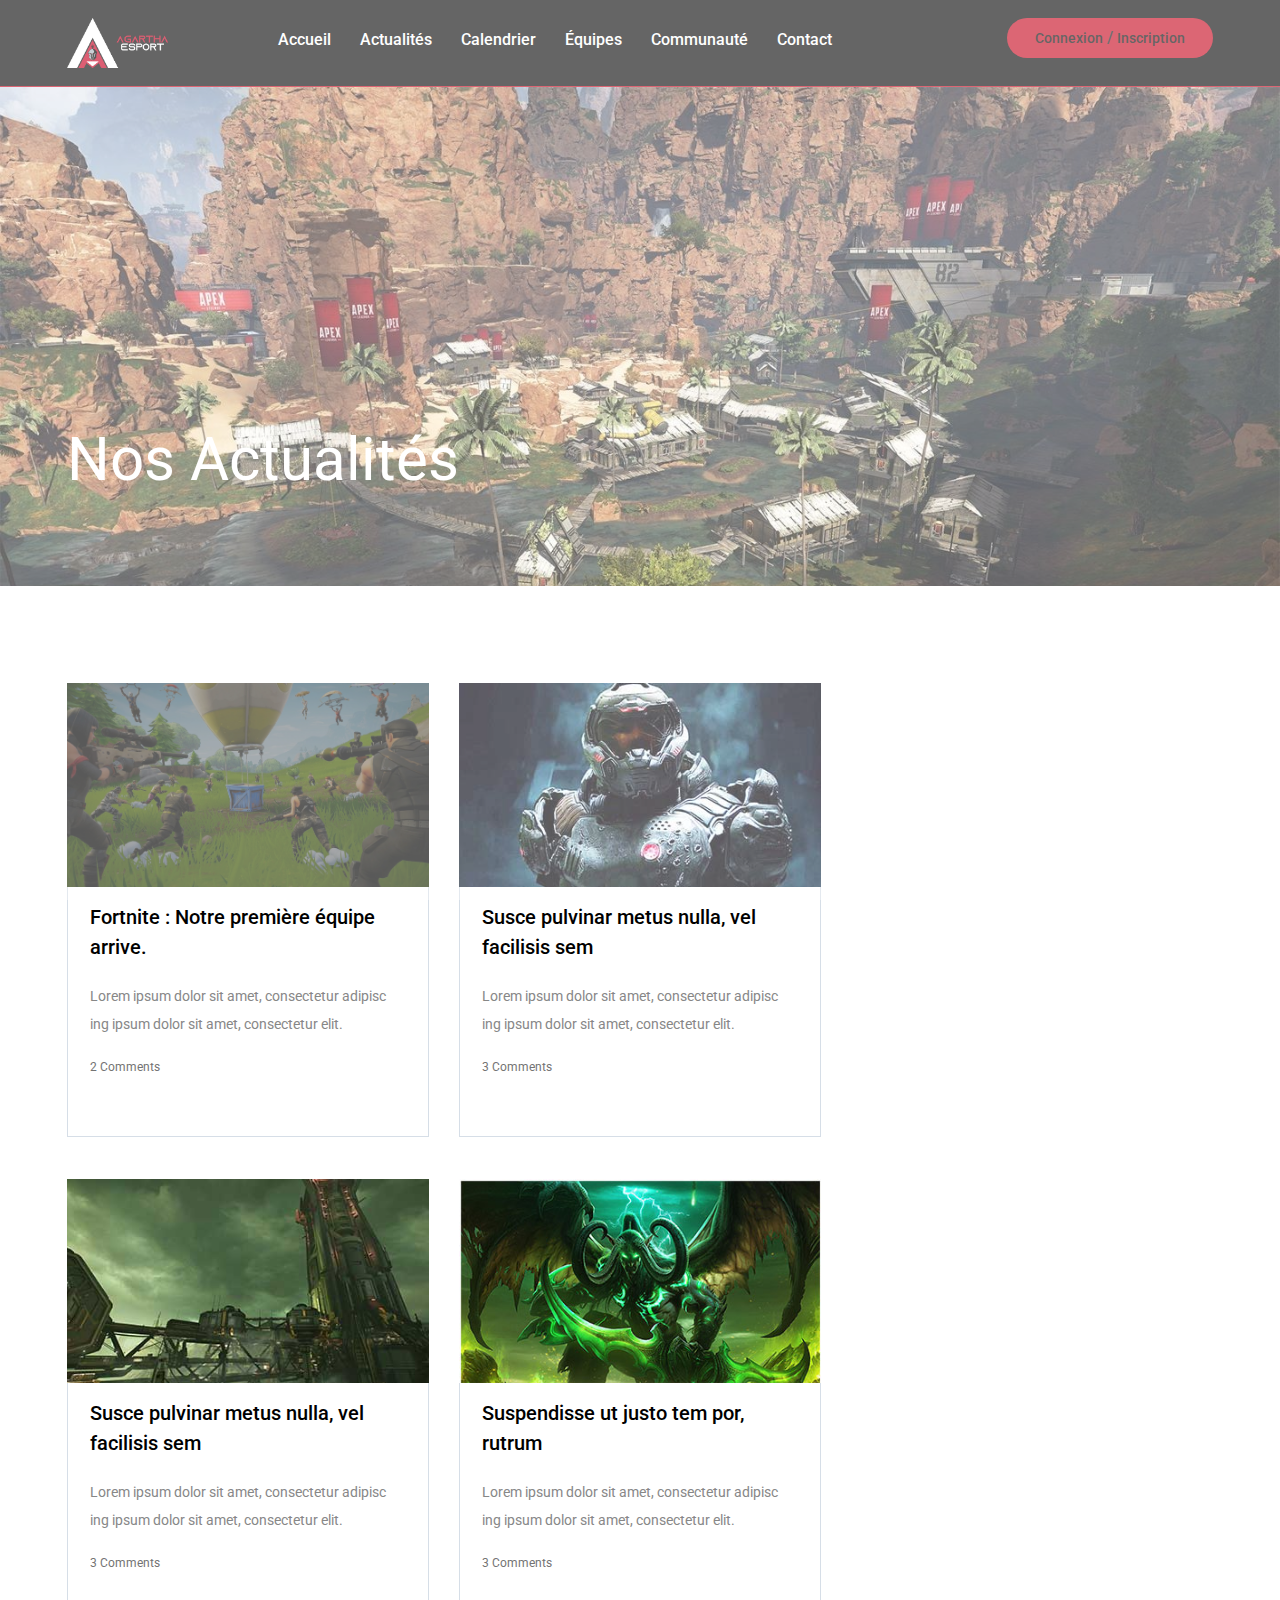
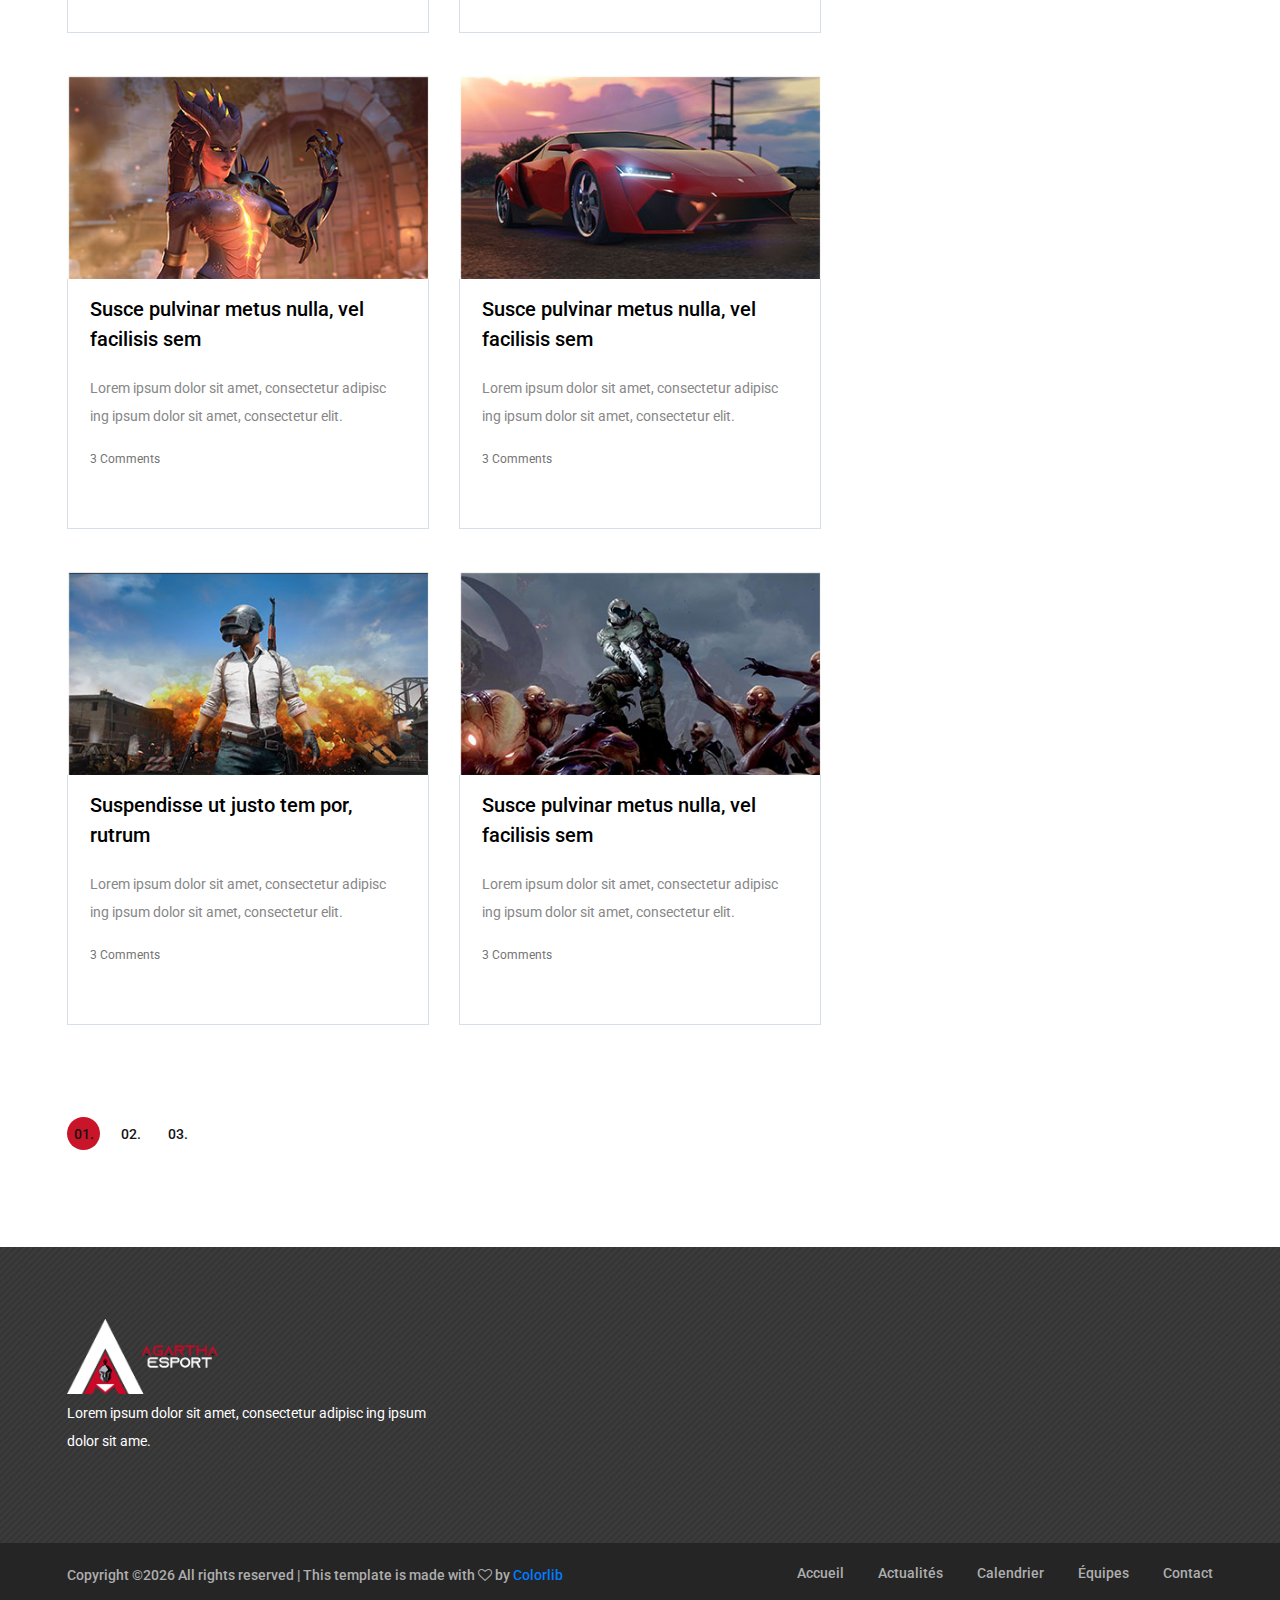
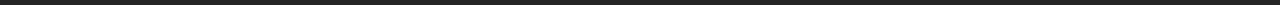
==== actualité.html @ a11a8110 "rajout details" ====
<!DOCTYPE html>
<html lang="zxx">
<head>
	<title>Agatha Esport | Actualité</title>
	<meta charset="UTF-8">
	<meta name="description" content="Game Warrior Template">
	<meta name="keywords" content="warrior, game, creative, html">
	<meta name="viewport" content="width=device-width, initial-scale=1.0">
	<!-- Favicon -->   
	<link href="img/PP%20Facebook.jpg" rel="shortcut icon"/>

	<!-- Google Fonts -->
	<link href="https://fonts.googleapis.com/css?family=Roboto:400,400i,500,500i,700,700i" rel="stylesheet">

	<!-- Stylesheets -->
		<link rel="stylesheet" href="css/bootstrap.min.css"/>
		<link rel="stylesheet" href="css/font-awesome.min.css"/>
		<link rel="stylesheet" href="css/owl.carousel.css"/>
		<link rel="stylesheet" href="sass/style.css"/>
		<link rel="stylesheet" href="css/animate.css"/>
	


	<!--[if lt IE 9]>
	  <script src="https://oss.maxcdn.com/html5shiv/3.7.2/html5shiv.min.js"></script>
	  <script src="https://oss.maxcdn.com/respond/1.4.2/respond.min.js"></script>
	<![endif]-->

</head>
<body>
	<!-- Page Preloder -->
	<div id="preloder">
		<div class="loader"></div>
	</div>

	<!-- Header section -->
	<header class="header-section">
		<div class="container">
			<!-- logo -->
			<a class="site-logo" href="index.html">
				<img src="img/Logo Agartha.png" alt="" height="50px">
			</a>
			<div class="user-panel">
				<a href="#">Connexion</a>  /  <a href="#">Inscription</a>
			</div>
			<!-- responsive -->
			<div class="nav-switch">
				<i class="fa fa-bars"></i>
			</div>
			<!-- site menu -->
			<nav class="main-menu">
				<ul>
					<li><a href="index.html">Accueil</a></li>
					<li><a href="actualité.html">Actualités</a></li>
					<li><a href="#">Calendrier</a></li>
					<li><a href="equipe.html">Équipes</a></li>
					<li><a href="#">Communauté</a></li>
					<li><a href="contact.html">Contact</a></li>
				</ul>
			</nav>
		</div>
	</header>
	<!-- Header section end -->


	<!-- Latest news section -->
	<!-- <div class="latest-news-section">
		<div class="ln-title">Latest News</div>
		<div class="news-ticker">
			<div class="news-ticker-contant">
				<div class="nt-item"><span class="new">new</span>Lorem ipsum dolor sit amet, consectetur adipiscing elit. </div>
				<div class="nt-item"><span class="strategy">strategy</span>Isum dolor sit amet, consectetur adipiscing elit. </div>
				<div class="nt-item"><span class="racing">racing</span>Isum dolor sit amet, consectetur adipiscing elit. </div>
			</div>
		</div>
	</div> -->
	<!-- Latest news section end


	<!-- Page info section -->
	<section class="page-info-section set-bg" data-setbg="img/apex-paysage.jpg">
		<div class="pi-content">
			<div class="container">
				<div class="row">
				    <div class="col-xl-5 col-lg-6 text-white">
						<h2>Nos Actualités</h2>
						<!--<p>Lorem ipsum dolor sit amet, consectetur adipiscing elit. Donec malesuada lorem maximus mauris scelerisque, at rutrum nulla dictum.</p> -->
				    </div>
                </div>
            </div>
        </div>
	</section>
	<!-- Page info section -->


	<!-- Page section -->
	<section class="page-section recent-game-page spad">
		<div class="container">
			<div class="row">
				<div class="col-lg-8">
					<div class="row">
						<div class="col-md-6">
							<div class="recent-game-item">
								<div class="rgi-thumb set-bg" data-setbg="img/fortnite-a.jpg"></div>
								<div class="rgi-content">
                                    <h5><a class="lienversblog" href="blog.html">Fortnite : Notre première équipe arrive.</a></h5>
									<p>Lorem ipsum dolor sit amet, consectetur adipisc ing ipsum dolor sit amet, consectetur elit. </p>
									<a href="#" class="comment">2 Comments</a>
								</div>
							</div>	
						</div>
						<div class="col-md-6">
							<div class="recent-game-item">
								<div class="rgi-thumb set-bg" data-setbg="img/recent-game/2.jpg"></div>
								<div class="rgi-content">
									<h5><a class="lienversblog" href="blog.html">Susce pulvinar metus nulla, vel  facilisis sem </h5>
									<p>Lorem ipsum dolor sit amet, consectetur adipisc ing ipsum dolor sit amet, consectetur elit. </p>
									<a href="#" class="comment">3 Comments</a>
								</div>
							</div>	
						</div>
						<div class="col-md-6">
							<div class="recent-game-item">
								<div class="rgi-thumb set-bg" data-setbg="img/recent-game/3.jpg"></div>
								<div class="rgi-content">
									<h5><a class="lienversblog" href="blog.html">Susce pulvinar metus nulla, vel  facilisis sem </h5>
									<p>Lorem ipsum dolor sit amet, consectetur adipisc ing ipsum dolor sit amet, consectetur elit. </p>
									<a href="#" class="comment">3 Comments</a>
								</div>
							</div>	
						</div>
						<div class="col-md-6">
							<div class="recent-game-item">
								<div class="rgi-thumb set-bg" data-setbg="img/recent-game/4.jpg"></div>
								<div class="rgi-content">
									<h5><a class="lienversblog" href="blog.html">Suspendisse ut justo tem por, rutrum</h5>
									<p>Lorem ipsum dolor sit amet, consectetur adipisc ing ipsum dolor sit amet, consectetur elit. </p>
									<a href="#" class="comment">3 Comments</a>
								</div>
							</div>	
						</div>
						<div class="col-md-6">
							<div class="recent-game-item">
								<div class="rgi-thumb set-bg" data-setbg="img/recent-game/5.jpg"></div>
								<div class="rgi-content">
									<h5><a class="lienversblog" href="blog.html">Susce pulvinar metus nulla, vel  facilisis sem </h5>
									<p>Lorem ipsum dolor sit amet, consectetur adipisc ing ipsum dolor sit amet, consectetur elit. </p>
									<a href="#" class="comment">3 Comments</a>
								</div>
							</div>	
						</div>
						<div class="col-md-6">
							<div class="recent-game-item">
								<div class="rgi-thumb set-bg" data-setbg="img/recent-game/6.jpg"></div>
								<div class="rgi-content">
									<h5><a class="lienversblog" href="blog.html">Susce pulvinar metus nulla, vel  facilisis sem </h5>
									<p>Lorem ipsum dolor sit amet, consectetur adipisc ing ipsum dolor sit amet, consectetur elit. </p>
									<a href="#" class="comment">3 Comments</a>
								</div>
							</div>	
						</div>
						<div class="col-md-6">
							<div class="recent-game-item">
								<div class="rgi-thumb set-bg" data-setbg="img/recent-game/7.jpg"></div>
								<div class="rgi-content">
									<h5><a class="lienversblog" href="blog.html">Suspendisse ut justo tem por, rutrum</h5>
									<p>Lorem ipsum dolor sit amet, consectetur adipisc ing ipsum dolor sit amet, consectetur elit. </p>
									<a href="#" class="comment">3 Comments</a>
								</div>
							</div>	
						</div>
						<div class="col-md-6">
							<div class="recent-game-item">
								<div class="rgi-thumb set-bg" data-setbg="img/recent-game/8.jpg"></div>
								<div class="rgi-content">
									<h5><a class="lienversblog" href="blog.html">Susce pulvinar metus nulla, vel  facilisis sem </h5>
									<p>Lorem ipsum dolor sit amet, consectetur adipisc ing ipsum dolor sit amet, consectetur elit. </p>
									<a href="#" class="comment">3 Comments</a>
								</div>
							</div>	
						</div>
					</div>
					<div class="site-pagination">
						<span class="active">01.</span>
						<a href="#">02.</a>
						<a href="#">03.</a>
					</div>
				</div>
				
					

		</div>
        </div>
    </section>
	<!-- Page section end -->


	<!-- Footer top section -->
	<section class="footer-top-section">
			<div class="container">
				<div class="row">
					<div class="col-lg-4">
						<div class="footer-logo text-white">
							<img src="img/Logo Agartha.png" alt="" height="75px">
							<p>Lorem ipsum dolor sit amet, consectetur adipisc ing ipsum dolor sit ame.</p>
						</div>
					</div>
				</div>
			</div>
    </section>
	<!-- Footer top section end -->

	
	<!-- Footer section -->
	<footer class="footer-section">
		<div class="container">
			<ul class="footer-menu">
				<li><a href="index.html">Accueil</a></li>
					<li><a href="#">Actualités</a></li>
					<li><a href="#">Calendrier</a></li>
					<li><a href="community.html">Équipes</a></li>
					<li><a href="contact.html">Contact</a></li>
			</ul>
			<p class="copyright"><!-- Link back to Colorlib can't be removed. Template is licensed under CC BY 3.0. -->
Copyright &copy;<script>document.write(new Date().getFullYear());</script> All rights reserved | This template is made with <i class="fa fa-heart-o" aria-hidden="true"></i> by <a href="https://colorlib.com" target="_blank">Colorlib</a>
<!-- Link back to Colorlib can't be removed. Template is licensed under CC BY 3.0. -->
</p>
		</div>
	</footer>
	<!-- Footer section end -->


	<!--====== Javascripts & Jquery ======-->
	<script src="js/jquery-3.2.1.min.js"></script>
	<script src="js/bootstrap.min.js"></script>
	<script src="js/owl.carousel.min.js"></script>
	<script src="js/jquery.marquee.min.js"></script>
	<script src="js/main.js"></script>
    </body>
</html>
---- sass/style.css ----
/* =================================
------------------------------------
  Game Warrior Template
  Version: 1.0
 ------------------------------------ 
 ====================================*/
/*----------------------------------------*/
/* Template default CSS
/*----------------------------------------*/
html,
body {
  height: 100%;
  font-family: 'Roboto', sans-serif;
  -webkit-font-smoothing: antialiased;
  font-smoothing: antialiased;
}

h1,
h2,
h3,
h4,
h5,
h6 {
  margin: 0;
  font-weight: 500;
  color: #131313;
}

h1 {
  font-size: 70px;
}

h2 {
  font-size: 36px;
}

h3 {
  font-size: 30px;
}

h4 {
  font-size: 24px;
}

h5 {
  font-size: 20px;
}

h6 {
  font-size: 16px;
}

p {
  font-size: 14px;
  color: #878787;
  line-height: 2;
}

img {
  max-width: 100%;
}

input:focus,
select:focus,
button:focus,
textarea:focus {
  outline: none;
}

.lienversblog {
    color: black;
    text-align: left;
}

a:hover,
a:focus {
  text-decoration: none;
  outline: none;
}

ul,
ol {
  padding: 0;
  margin: 0;
}

/*---------------------
  Helper CSS
-----------------------*/
.section-title {
  text-align: center;
  margin-bottom: 75px;
}

.section-title h2 {
  padding-top: 10px;
  font-size: 36px;
}

.set-bg {
  background-repeat: no-repeat;
  background-size: cover;
  background-position: top center;
}

.spad {
  padding-top: 97px;
  padding-bottom: 97px;
}

.text-white h1, .text-white h2, .text-white h3, .text-white h4, .text-white h5, .text-white h6, .text-white p, .text-white span, .text-white li, .text-white a {
  color: #fff;
}

.rating i {
  color: #c9152a;
}

.rating .is-fade {
  color: #e0e3e4;
}

/*---------------------
  Commom elements
-----------------------*/
/* buttons */
.site-btn {
  display: inline-block;
  text-align: center;
  font-size: 15px;
  color: #131313;
  padding: 16px 30px;
  min-width: 153px;
  border-radius: 50px;
  font-weight: 500;
  border: none;
  background: #c9152a;
  cursor: pointer;
}

.site-btn.btn-sm {
  padding: 10px 30px;
  min-width: 163px;
}

.site-btn:hover {
  color: #131313;
}

.cata {
  display: inline-block;
  text-transform: uppercase;
  font-size: 12px;
  font-weight: 500;
  color: #fff;
  padding: 6px 25px;
}

.cata.new {
  background: #ff205f;
}

.cata.strategy {
  background: #4eae60;
}

.cata.racing {
  background: #694eae;
}

.cata.adventure {
  background: #40abf5;
}

/* Preloder */
#preloder {
  position: fixed;
  width: 100%;
  height: 100%;
  top: 0;
  left: 0;
  z-index: 999999;
  background: #fff;
}

.loader {
  width: 40px;
  height: 40px;
  position: absolute;
  top: 50%;
  left: 50%;
  margin-top: -13px;
  margin-left: -13px;
  border-radius: 60px;
  animation: loader 0.8s linear infinite;
  -webkit-animation: loader 0.8s linear infinite;
}

@keyframes loader {
  0% {
    -webkit-transform: rotate(0deg);
    transform: rotate(0deg);
    border: 4px solid #f44336;
    border-left-color: transparent;
  }
  50% {
    -webkit-transform: rotate(180deg);
    transform: rotate(180deg);
    border: 4px solid #673ab7;
    border-left-color: transparent;
  }
  100% {
    -webkit-transform: rotate(360deg);
    transform: rotate(360deg);
    border: 4px solid #f44336;
    border-left-color: transparent;
  }
}

@-webkit-keyframes loader {
  0% {
    -webkit-transform: rotate(0deg);
    border: 4px solid #f44336;
    border-left-color: transparent;
  }
  50% {
    -webkit-transform: rotate(180deg);
    border: 4px solid #673ab7;
    border-left-color: transparent;
  }
  100% {
    -webkit-transform: rotate(360deg);
    border: 4px solid #f44336;
    border-left-color: transparent;
  }
}

/*------------------
  Header section
---------------------*/
.header-section {
  background: #131313;
  clear: both;
  overflow: hidden;
  padding: 18px 0;
  border-bottom: 1px solid #c9152a;
}

.site-logo {
  display: inline-block;
  float: left;
  padding-top: 0px;
  height: 50px;
}

.user-panel {
  float: right;
  font-weight: 500;
  background: #c9152a;
  padding: 8px 28px;
  border-radius: 30px;
}

.user-panel a {
  font-size: 14px;
  color: #131313;
}

.main-menu {
  float: right;
  margin-right: 170px;
}

.main-menu ul {
  list-style: none;
}

.main-menu ul li {
  display: inline;
}

.main-menu ul li a {
  display: inline-block;
  font-size: 16px;
  color: #fff;
  margin-left: 15px;
  font-weight: 500;
  padding: 10px 5px;
}

.main-menu ul li a:hover {
  color: #c9152a;
}

.header-btn {
  float: right;
  margin-right: 0;
}

.nav-switch {
  display: none;
}

/*------------------
  Hero Section
---------------------*/
.hero-slider .hs-item {
  height: 865px;
  display: table;
  width: 100%;
}

.hero-slider .hs-text {
  display: table-cell;
  vertical-align: middle;
}

.hero-slider .hs-text h2 {
  color: #fff;
  font-weight: 400;
  font-size: 60px;
  margin-top: 250px;
  position: relative;
  top: -80px;
  opacity: 0;
}

.hero-slider .hs-text h2 span {
  color: #c9152a;
}

.hero-slider .hs-text p {
  color: #fff;
  margin-bottom: 30px;
  margin-left: 42px;
  position: relative;
  position: relative;
  top: -90px;
  opacity: 0;
}

.hero-slider .hs-text .site-btn {
  position: relative;
  top: -100px;
  opacity: 0;
}

.hero-slider .owl-item.active .hs-item h2, .hero-slider .owl-item.active .hs-item p, .hero-slider .owl-item.active .hs-item .site-btn {
  top: 0;
  opacity: 1;
}

.hero-slider .owl-item.active .hs-item h2 {
  -webkit-transition: all 0.5s ease 1s;
  transition: all 0.5s ease 1s;
}

.hero-slider .owl-item.active .hs-item p {
  -webkit-transition: all 0.5s ease 0.8s;
  transition: all 0.5s ease 0.8s;
}

.hero-slider .owl-item.active .hs-item .site-btn {
  -webkit-transition: all 0.5s ease 0.6s;
  transition: all 0.5s ease 0.6s;
}

.hero-slider .owl-dots {
  position: relative;
  max-width: 1146px;
  margin: -33px auto 0;
  top: -67px;
  z-index: 5;
}

.hero-slider .owl-dots .owl-dot {
  display: inline-block;
  margin-right: 13px;
  width: 33px;
  height: 33px;
  font-size: 14px;
  font-weight: 500;
  text-align: center;
  padding-top: 7px;
  border-radius: 40px;
  background: #dbe2ec;
}

.hero-slider .owl-dots .owl-dot.active {
  background: #c9152a;
}

/*---------------------
  Latest News section
-----------------------*/
.latest-news-section {
  overflow: hidden;
  display: block;
  clear: both;
  background: #131313;
  padding: 24px 0;
  position: relative;
}

.ln-title {
  position: absolute;
  height: 100%;
  width: 29%;
  left: 0;
  top: 0;
  text-align: right;
  padding-top: 24px;
  padding-right: 66px;
  font-size: 18px;
  font-weight: 500;
  color: #fff;
  background: #c9152a;
  z-index: 1;
}

.news-ticker {
  width: 71%;
  float: right;
  overflow: hidden;
  display: inline-block;
}

.news-ticker-contant .nt-item {
  margin-right: 35px;
  color: #fff;
  display: inline-block;
}

.news-ticker-contant .nt-item span {
  margin-right: 35px;
  display: inline-block;
  text-transform: uppercase;
  font-size: 12px;
  font-weight: 500;
  color: #fff;
  padding: 4px 20px;
}

.news-ticker-contant .nt-item span.new {
  background: #ff205f;
}

.news-ticker-contant .nt-item span.strategy {
  background: #4eae60;
}

.news-ticker-contant .nt-item span.racing {
  background: #694eae;
}

/*------------------
  Feature Section
---------------------*/
.feature-item {
  height: 415px;
  position: relative;
}

.feature-item:after {
  position: absolute;
  content: "";
  width: 100%;
  height: 100%;
  left: 0;
  top: 0;
  background: #000;
  opacity: .65;
}

.feature-item .cata {
  position: relative;
  margin-top: 28px;
  margin-left: 29px;
  z-index: 3;
}

.feature-item .fi-content {
  position: absolute;
  width: 100%;
  left: 0;
  bottom: 0;
  padding: 0 26px 24px;
  z-index: 2;
}

.feature-item .fi-content h5 {
  margin-bottom: 18px;
}

.feature-item .fi-content .fi-comment {
  font-size: 12px;
  opacity: .54;
}

/*----------------------
  Recent Game Section
------------------------*/
.recent-game-section {
  background-color: #eef2f6;
  border-top: 1px solid #d6dee7;
  border-bottom: 1px solid #d6dee7;
}

.recent-game-item .rgi-thumb {
  height: 204px;
  padding: 25px 28px;
}

.recent-game-item .rgi-content {
  padding: 15px 22px 20px;
  height: 250px;
  background: #fff;
  border: 1px solid #d6dee7;
  border-top: none;
  position: relative;
  /*text-align: justify;*/
}

.recent-game-item .rgi-content h5 {
  margin-bottom: 20px;
  line-height: 1.5;
}

.recent-game-item .rgi-content .comment {
  font-size: 12px;
  color: #737373;
}

.recent-game-item .rgi-extra {
  position: absolute;
  right: 0;
  bottom: 0;
  width: 70px;
}

.recent-game-item .rgi-extra .rgi-star, .recent-game-item .rgi-extra .rgi-heart {
  height: 35px;
  width: 35px;
  float: left;
  display: block;
  padding: 6px 8px 0;
}

.recent-game-item .rgi-extra .rgi-star {
  background: #c9152a;
}

.recent-game-item .rgi-extra .rgi-heart {
  background: #ff205f;
}

/*----------------------
  Tournaments Section
------------------------*/
.tournaments-section {
  background-image: url("../img/pattern.png");
  background-repeat: repeat;
}

.tournament-title {
  display: inline-block;
  padding: 7px 25px;
  font-size: 12px;
  font-weight: 500;
  color: #fff;
  text-transform: uppercase;
  background: #c9152a;
}

.tournament-item {
  background: #252525;
}

.tournament-item .ti-notic {
  display: inline-block;
  padding: 8px 21px;
  font-size: 12px;
  font-weight: 700;
  color: #131313;
  text-transform: uppercase;
  background: #c9152a;
}

.tournament-item .ti-content {
  padding: 38px 24px;
  overflow: hidden;
}

.tournament-item .ti-thumb {
  width: 168px;
  height: 178px;
  float: left;
}

.tournament-item .ti-text {
  padding-left: 195px;
}

.tournament-item .ti-text h4 {
  color: #c9152a;
  margin-bottom: 20px;
}

.tournament-item .ti-text ul {
  list-style: none;
  margin-bottom: 20px;
}

.tournament-item .ti-text ul li {
  color: #fff;
  font-size: 12px;
  margin-bottom: 6px;
}

.tournament-item .ti-text ul li span {
  color: #9a9a9a;
}

.tournament-item .ti-text p {
  font-size: 12px;
  margin-bottom: 0;
}

.tournament-item .ti-text p span {
  font-weight: 500;
  color: #c9152a;
}

/*----------------------
  Review Section
------------------------*/
.review-section {
  background-position: right top;
}

.review-item .review-cover {
  position: relative;
  margin-bottom: 30px;
  height: 345px;
}

.review-item .review-cover .score {
  position: absolute;
  width: 54px;
  height: 54px;
  top: -27px;
  left: 26px;
  padding-top: 15px;
  font-size: 18px;
  font-weight: 500;
  color: #fff;
  text-align: center;
  border-radius: 50%;
  z-index: 1;
}

.review-item .review-cover .score.yellow {
  background: #ffb320;
}

.review-item .review-cover .score.purple {
  background: #694eae;
}

.review-item .review-cover .score.pink {
  background: #ff20ae;
}

.review-item .review-cover .score.green {
  background: #4eae60;
}

.review-item .review-text {
  text-align: center;
}

.review-item .review-text h5 {
  margin-bottom: 20px;
}

.review-item .review-text p {
  margin-bottom: 0;
}

.review-item .rating {
  margin-bottom: 20px;
}

.review-item .rating i {
  font-size: 12px;
}

/*----------------------
  Footer top Section
------------------------*/
.footer-top-section {
  background-image: url("../img/pattern.png");
  background-repeat: repeat;
  padding: 72px 0;
}

.footer-top-section .container {
  position: relative;
}

.footer-top-bg {
  position: absolute;
  left: 50px;
  bottom: -80px;
  width: 250px;
  z-index: 2;
}

.footer-logo img {
  height: 75px;
  margin-bottom: 5px;
}

.footer-widget {
  padding: 40px 30px 7px;
  background: #252525;
  border: 1px solid #4a4a4a;
}

.footer-widget .fw-title {
  color: #fff;
  margin-bottom: 40px;
}

.latest-blog .lb-item {
  margin-bottom: 23px;
  overflow: hidden;
}

.latest-blog .lb-item .lb-thumb {
  width: 97px;
  height: 97px;
  float: left;
}

.latest-blog .lb-item .lb-content {
  padding-left: 110px;
}

.latest-blog .lb-item .lb-content .lb-date {
  font-size: 12px;
  color: #c9152a;
  margin-bottom: 8px;
}

.latest-blog .lb-item .lb-content p {
  font-size: 12px;
  margin-bottom: 5px;
  color: #d3d3d3;
}

.latest-blog .lb-item .lb-content .lb-author {
  font-size: 12px;
  color: #d3d3d3;
  opacity: 0.45;
}

.top-comment {
  overflow: hidden;
}

.top-comment .tc-item {
  margin-bottom: 23px;
  overflow: hidden;
}

.top-comment .tc-item .tc-thumb {
  width: 63px;
  height: 63px;
  border-radius: 50%;
  float: left;
}

.top-comment .tc-item .tc-content {
  padding-left: 100px;
}

.top-comment .tc-item .tc-content p {
  font-size: 12px;
  color: #d3d3d3;
  margin-bottom: 5px;
}

.top-comment .tc-item .tc-content p a {
  color: #ff205f;
}

.top-comment .tc-item .tc-content p span {
  color: #7a7a7a;
}

.top-comment .tc-item .tc-content .tc-date {
  font-size: 12px;
  color: #c9152a;
}

/*----------------------
  Footer Section
------------------------*/
.footer-section {
  padding: 18px 0 16px;
  overflow: hidden;
  background: #252525;
}

.footer-menu {
  list-style: none;
  float: right;
}

.footer-menu li {
  display: inline;
}

.footer-menu li a {
  display: inline-block;
  font-size: 14px;
  font-weight: 500;
  color: #aeaeae;
  margin-left: 30px;
}

.copyright {
  float: left;
  margin-bottom: 0;
  font-weight: 500;
  color: #aeaeae;
}

/*------------------
  Other Pages
--------------------
====================*/
.page-info-section {
  height: 499px;
  position: relative;
}

.page-info-section .pi-content {
  position: absolute;
  width: 100%;
  bottom: 65px;
  left: 0;
  z-index: 2;
}

.page-info-section .pi-content h2 {
  font-size: 60px;
  margin-bottom: 25px;
  font-weight: 400;
}

.site-pagination {
  padding-top: 50px;
}

.site-pagination a, .site-pagination span {
  width: 33px;
  height: 33px;
  font-size: 14px;
  font-weight: 500;
  padding-top: 7px;
  text-align: center;
  display: inline-block;
  border-radius: 50%;
  color: #131313;
  margin-right: 10px;
}

.site-pagination .active {
  background: #c9152a;
}

.site-pagination.sp-style-2 a, .site-pagination.sp-style-2 span {
  background: #e5e5e5;
}

.site-pagination.sp-style-2 .active {
  background: #c9152a;
}

.widget-item {
  margin-bottom: 73px;
}

.widget-item:last-child {
  margin-bottom: 0;
}

.widget-item .widget-title {
  margin-bottom: 40px;
}

.widget-item .latest-blog .lb-item .lb-content p,
.widget-item .top-comment .tc-item .tc-content p {
  color: #131313;
}

.widget-item .latest-blog .lb-item .lb-content .lb-author {
  color: #737373;
}

.widget-item .top-comment .tc-item .tc-content {
  padding-right: 20px;
}

.widget-item .review-item {
  background: #eff2f5;
}

.widget-item .review-item .review-text {
  padding: 0 35px 20px;
}

.search-widget {
  position: relative;
}

.search-widget input {
  width: 100%;
  height: 41px;
  border: 1px solid #d6dee7;
  padding-left: 22px;
  padding-right: 45px;
  font-size: 12px;
}

.search-widget button {
  position: absolute;
  right: 0;
  top: 0;
  height: 100%;
  background: none;
  border: none;
  padding-right: 15px;
  color: #878787;
  cursor: pointer;
}

/*-----------------
  Categories page
--------------------*/
.recent-game-page .recent-game-item {
  margin-bottom: 42px;
}

/*-----------------
  Single blog page
--------------------*/
.single-blog-page .blog-thumb {
  height: 424px;
  padding-top: 24px;
  padding-left: 29px;
  margin-bottom: 40px;
  position: relative;
}

.single-blog-page .blog-thumb .rgi-extra {
  position: absolute;
  right: 0;
  bottom: 0;
  width: 70px;
}

.single-blog-page .blog-thumb .rgi-extra .rgi-star, .single-blog-page .blog-thumb .rgi-extra .rgi-heart {
  height: 35px;
  width: 35px;
  float: left;
  display: block;
  padding: 6px 8px 0;
}

.single-blog-page .blog-thumb .rgi-extra .rgi-star {
  background: #c9152a;
}

.single-blog-page .blog-thumb .rgi-extra .rgi-heart {
  background: #ff205f;
}

.single-blog-page .blog-content h3 {
  margin-bottom: 10px;
}

.single-blog-page .blog-content .meta-comment {
  display: block;
  font-size: 12px;
  color: #737373;
  margin-bottom: 25px;
}

.single-blog-page .blog-content p {
  margin-bottom: 25px;
}

.comment-warp {
  padding-top: 50px;
}

.comment-title {
  margin-bottom: 45px;
}

.comment-list {
  list-style: none;
}

.comment-list li {
  margin-bottom: 40px;
  overflow: hidden;
}

.comment-list .comment .comment-avator {
  width: 63px;
  height: 63px;
  border-radius: 50%;
  float: left;
}

.comment-list .comment .comment-content {
  padding-left: 100px;
}

.comment-list .comment .comment-content h5 {
  font-size: 12px;
  color: #131313;
  font-weight: 400;
  margin-bottom: 10px;
}

.comment-list .comment .comment-content h5 span {
  color: #c9152a;
  padding-left: 18px;
}

.comment-list .comment .comment-content p {
  font-size: 12px;
  margin-bottom: 5px;
}

.comment-list .comment .comment-content .reply {
  font-size: 12px;
  color: #ff1d55;
}

.comment-form-warp {
  padding-top: 30px;
}

.comment-form input[type=text],
.comment-form input[type=email],
.comment-form textarea {
  width: 100%;
  height: 41px;
  border: 1px solid #d6dee7;
  padding-left: 22px;
  padding-right: 45px;
  font-size: 12px;
  margin-bottom: 24px;
}

.comment-form textarea {
  height: 243px;
  padding-top: 15px;
  padding-bottom: 15px;
  margin-bottom: 38px;
}

/*-----------------
  Review page
--------------------*/
.review-page .review-item {
  margin-bottom: 63px;
}

.review-page .review-item .review-text h4 {
  margin-bottom: 10px;
}

.review-dark .review-item .review-text p {
  color: #b5b5b5;
}

.review-section.review-dark {
  background-position: center top;
}

/*-----------------
  Community page
--------------------*/
.community-page .site-pagination {
  padding-top: 62px;
}

.community-warp {
  max-width: 1367px;
  margin: 0 auto;
  background: rgba(0, 0, 0, 0.28);
}

.community-post-list {
  list-style: none;
}

.community-post-list li {
  padding: 33px 55px 65px;
  margin-bottom: 21px;
  overflow: hidden;
  border: 1px solid #878787;
  background: #1f2225;
}

.community-post-list .community-post .author-avator {
  width: 63px;
  height: 63px;
  border-radius: 50%;
  float: left;
}

.community-post-list .community-post .post-content {
  padding-left: 100px;
}

.community-post-list .community-post .post-content h5 {
  font-size: 16px;
  color: #ff205f;
  font-weight: 400;
  margin-bottom: 10px;
}

.community-post-list .community-post .post-content h5 span {
  color: #7a7a7a;
  padding-left: 18px;
}

.community-post-list .community-post .post-content p {
  color: #fff;
  margin-bottom: 5px;
}

.community-post-list .community-post .post-content .post-date {
  font-size: 12px;
  color: #c9152a;
  margin-bottom: 18px;
}

.community-post-list .attachment-file {
  padding-top: 60px;
  max-width: 435px;
}

.community-top-title {
  margin-bottom: 50px;
}

.community-filter {
  margin-bottom: 80px;
}

.community-filter label {
  font-size: 18px;
  color: #1f2225;
  font-weight: 500;
  padding-right: 10px;
}

.community-filter select {
  width: 201px;
  height: 42px;
  font-size: 14px;
  padding: 0 18px;
  color: #1f2225;
  font-weight: 500;
}

/*-----------------
  Contact page
--------------------*/
.map {
  height: 515px;
  background: #ddd;
  margin-bottom: 90px;
}

.contact-info-list {
  padding-top: 55px;
  padding-bottom: 20px;
  list-style: none;
}

.contact-info-list li {
  margin-bottom: 30px;
}

.contact-info-list .cf-left {
  width: 95px;
  float: left;
  font-size: 16px;
  font-weight: 700;
  color: #c9152a;
}

.contact-info-list .cf-right {
  color: #878787;
  font-size: 15px;
  padding-left: 100px;
}

.social-links a {
  color: #474747;
  font-size: 16px;
  margin-left: 10px;
  margin-right: 20px;
}

/*------------------
  Responsive
---------------------*/
@media (min-width: 1200px) {
  .container {
    max-width: 1176px;
  }
}

/* Medium screen : 992px. */
@media only screen and (min-width: 992px) and (max-width: 1199px) {
  .main-menu {
    margin-right: 90px;
  }
  .hero-slider .owl-dots {
    max-width: 930px;
  }
  .review-section {
    background-position: right 10% top;
  }
  .review-item .review-cover {
    height: 280px;
  }
  .latest-blog .lb-item .lb-thumb {
    width: 55px;
    height: 55px;
  }
  .latest-blog .lb-item .lb-content {
    padding-left: 67px;
  }
  .top-comment .tc-item .tc-content {
    padding-left: 95px;
  }
  .footer-top-bg {
    max-width: 370px;
  }
  .page-info-section .pi-content h2 {
    font-size: 50px;
  }
}

/* Tablet :768px. */
@media only screen and (min-width: 768px) and (max-width: 991px) {
  .site-logo {
    max-width: 130px;
  }
  .main-menu {
    margin-right: 25px;
  }
  .main-menu ul li a {
    margin-left: 15px;
  }
  .user-panel {
    padding: 8px 15px;
  }
  .hero-slider .hs-text h2 {
    font-size: 50px;
  }
  .hero-slider .owl-dots {
    max-width: 690px;
  }
  .recent-game-item {
    margin-bottom: 42px;
  }
  .tournament-item .ti-thumb {
    width: 100%;
    height: 230px;
    float: none;
  }
  .tournament-item .ti-text {
    padding-left: 0;
    padding-top: 20px;
  }
  .review-section {
    background-position: left top;
  }
  .review-item {
    margin-bottom: 63px;
  }
  .footer-logo {
    margin-bottom: 50px;
  }
  .latest-blog .lb-item .lb-thumb {
    width: 80px;
    height: 80px;
  }
  .latest-blog .lb-item .lb-content {
    padding-left: 95px;
  }
  .footer-top-bg {
    display: none;
  }
}

/* Large Mobile :480px. */
@media only screen and (max-width: 767px) {
  .header-section {
    overflow: visible;
    padding: 23px 0;
  }
  .header-section .container {
    position: relative;
  }
  .site-logo {
    float: none;
    padding-top: 0;
  }
  .main-menu {
    display: none;
    position: absolute;
    top: calc(100% + 24px);
    left: 0;
    width: 100%;
    background: #ffffff;
    z-index: 999;
  }
  .main-menu ul li {
    display: block;
    border-bottom: 1px solid #ececec;
  }
  .main-menu ul li a {
    margin-left: 0;
    color: #131313;
    padding: 13px 26px;
  }
  .nav-switch {
    color: #fff;
    display: block;
    float: right;
    cursor: pointer;
    font-size: 25px;
  }
  .user-panel {
    display: none;
  }
  .hero-slider .hs-item {
    height: 700px;
  }
  .hero-slider .hs-text h2 {
    font-size: 36px;
  }
  .hero-slider .owl-dots {
    max-width: 510px;
  }
  .ln-title {
    padding-right: 30px;
  }
  .feature-item {
    margin-bottom: 30px;
  }
  .recent-game-item {
    margin-bottom: 42px;
  }
  .review-section {
    background-position: left top;
  }
  .review-item {
    margin-bottom: 63px;
  }
  .footer-logo {
    margin-bottom: 50px;
  }
  .footer-top-bg {
    display: none;
  }
  .footer-section {
    padding: 30px 0 20px;
    text-align: center;
  }
  .footer-menu li:first-child a {
    margin-left: 0;
  }
  .footer-menu, .copyright {
    float: none;
  }
  .copyright {
    padding-top: 15px;
  }
  .community-post-list li {
    padding: 30px 25px 30px;
  }
  .page-info-section .pi-content h2 {
    font-size: 50px;
  }
}

/* Medium Mobile :480px. */
@media only screen and (max-width: 576px) {
  .hero-slider .owl-dots {
    padding: 0 15px;
  }
  .feature-section {
    padding-left: 15px;
    padding-right: 15px;
  }
  .community-post-list .community-post .author-avator {
    float: none;
  }
  .community-post-list .community-post .post-content {
    padding-left: 0;
    padding-top: 30px;
  }
}

/* Small Mobile :320px. */
@media only screen and (max-width: 479px) {
  .hero-slider .hs-item {
    height: auto;
    padding: 150px 0;
  }
  .ln-title {
    display: none;
  }
  .news-ticker {
    width: 100%;
  }
  .tournament-item .ti-thumb {
    width: 100%;
    height: 230px;
    float: none;
  }
  .tournament-item .ti-text {
    padding-left: 0;
    padding-top: 20px;
  }
  .latest-blog .lb-item .lb-thumb {
    width: 55px;
    height: 55px;
  }
  .latest-blog .lb-item .lb-content {
    padding-left: 67px;
  }
  .top-comment .tc-item .tc-content {
    padding-left: 85px;
  }
  .site-btn {
    padding: 11px 30px;
    min-width: 145px;
  }
  .comment-list .comment .comment-avator {
    float: none;
  }
  .comment-list .comment .comment-content {
    padding-left: 0;
    padding-top: 20px;
  }
  .footer-widget {
    padding: 40px 15px 7px;
  }
  .page-info-section .pi-content h2 {
    font-size: 40px;
  }
}
/*# sourceMappingURL=style.css.map */
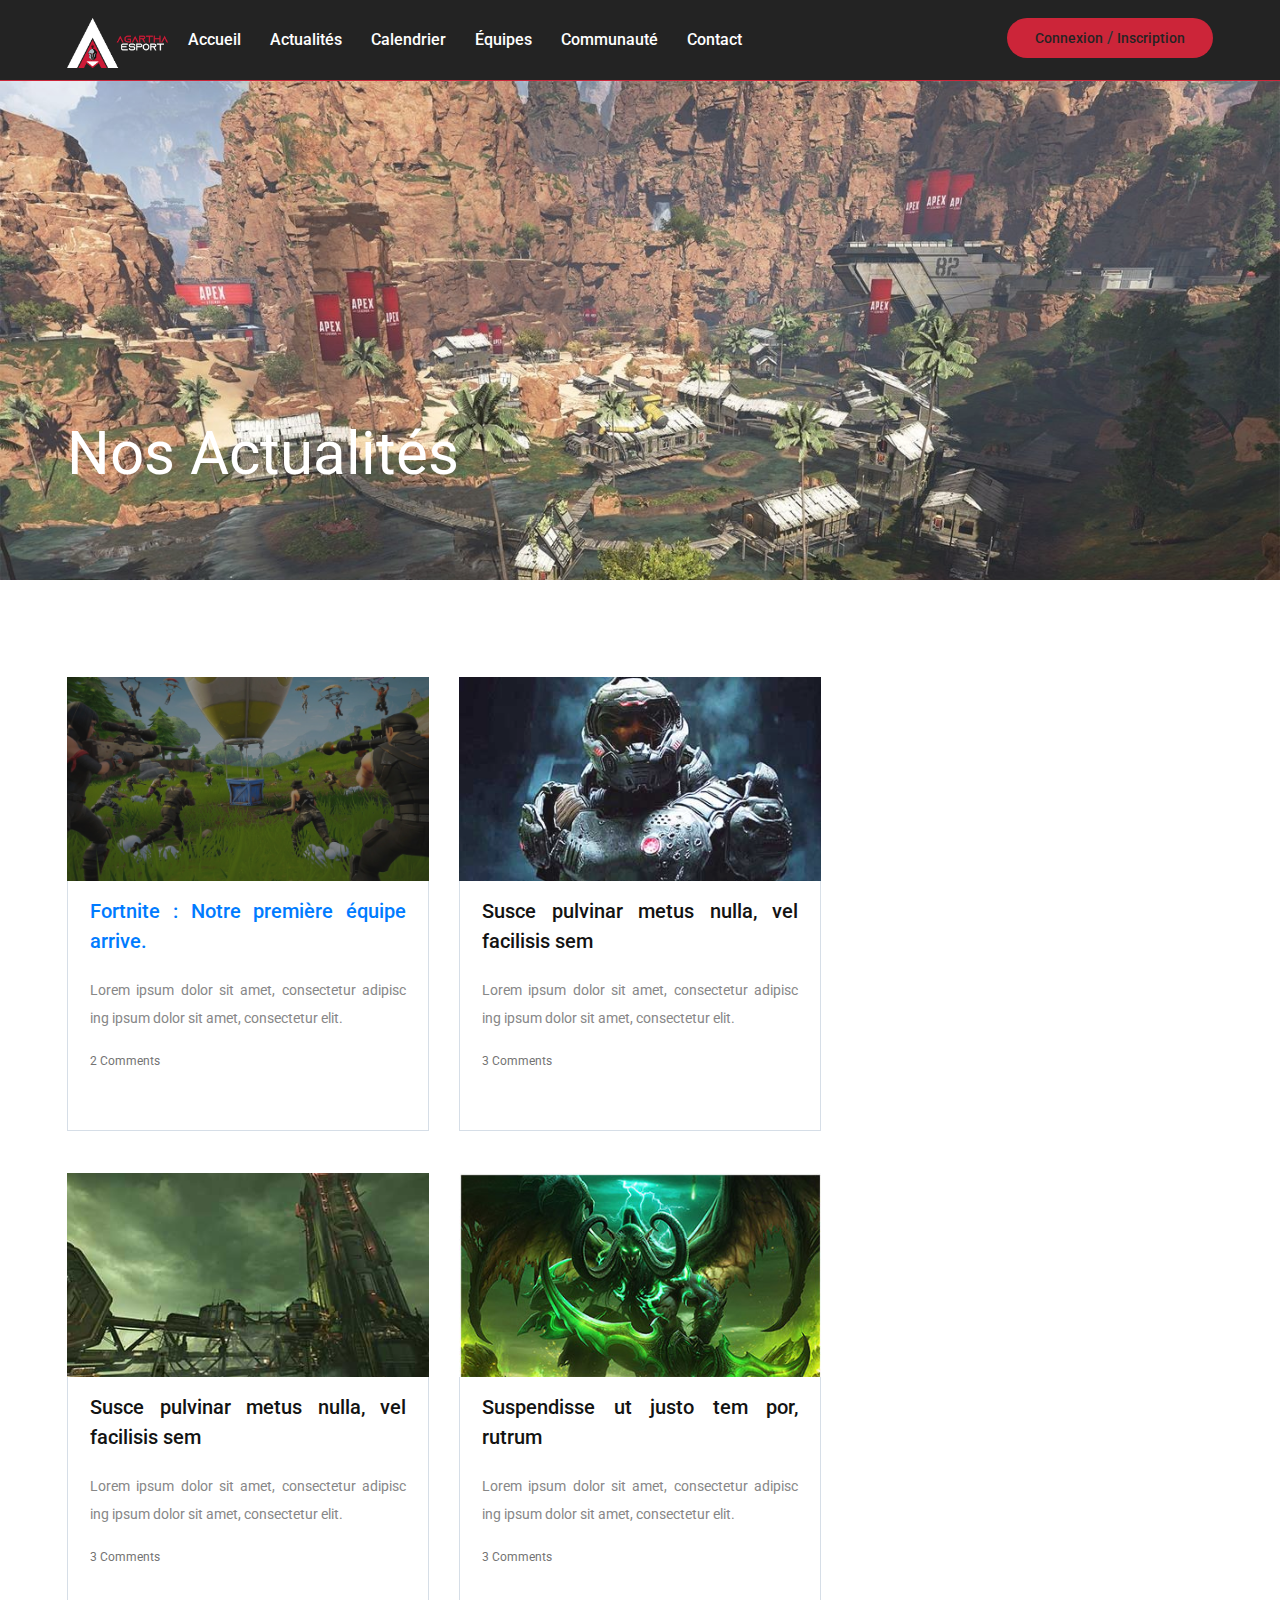
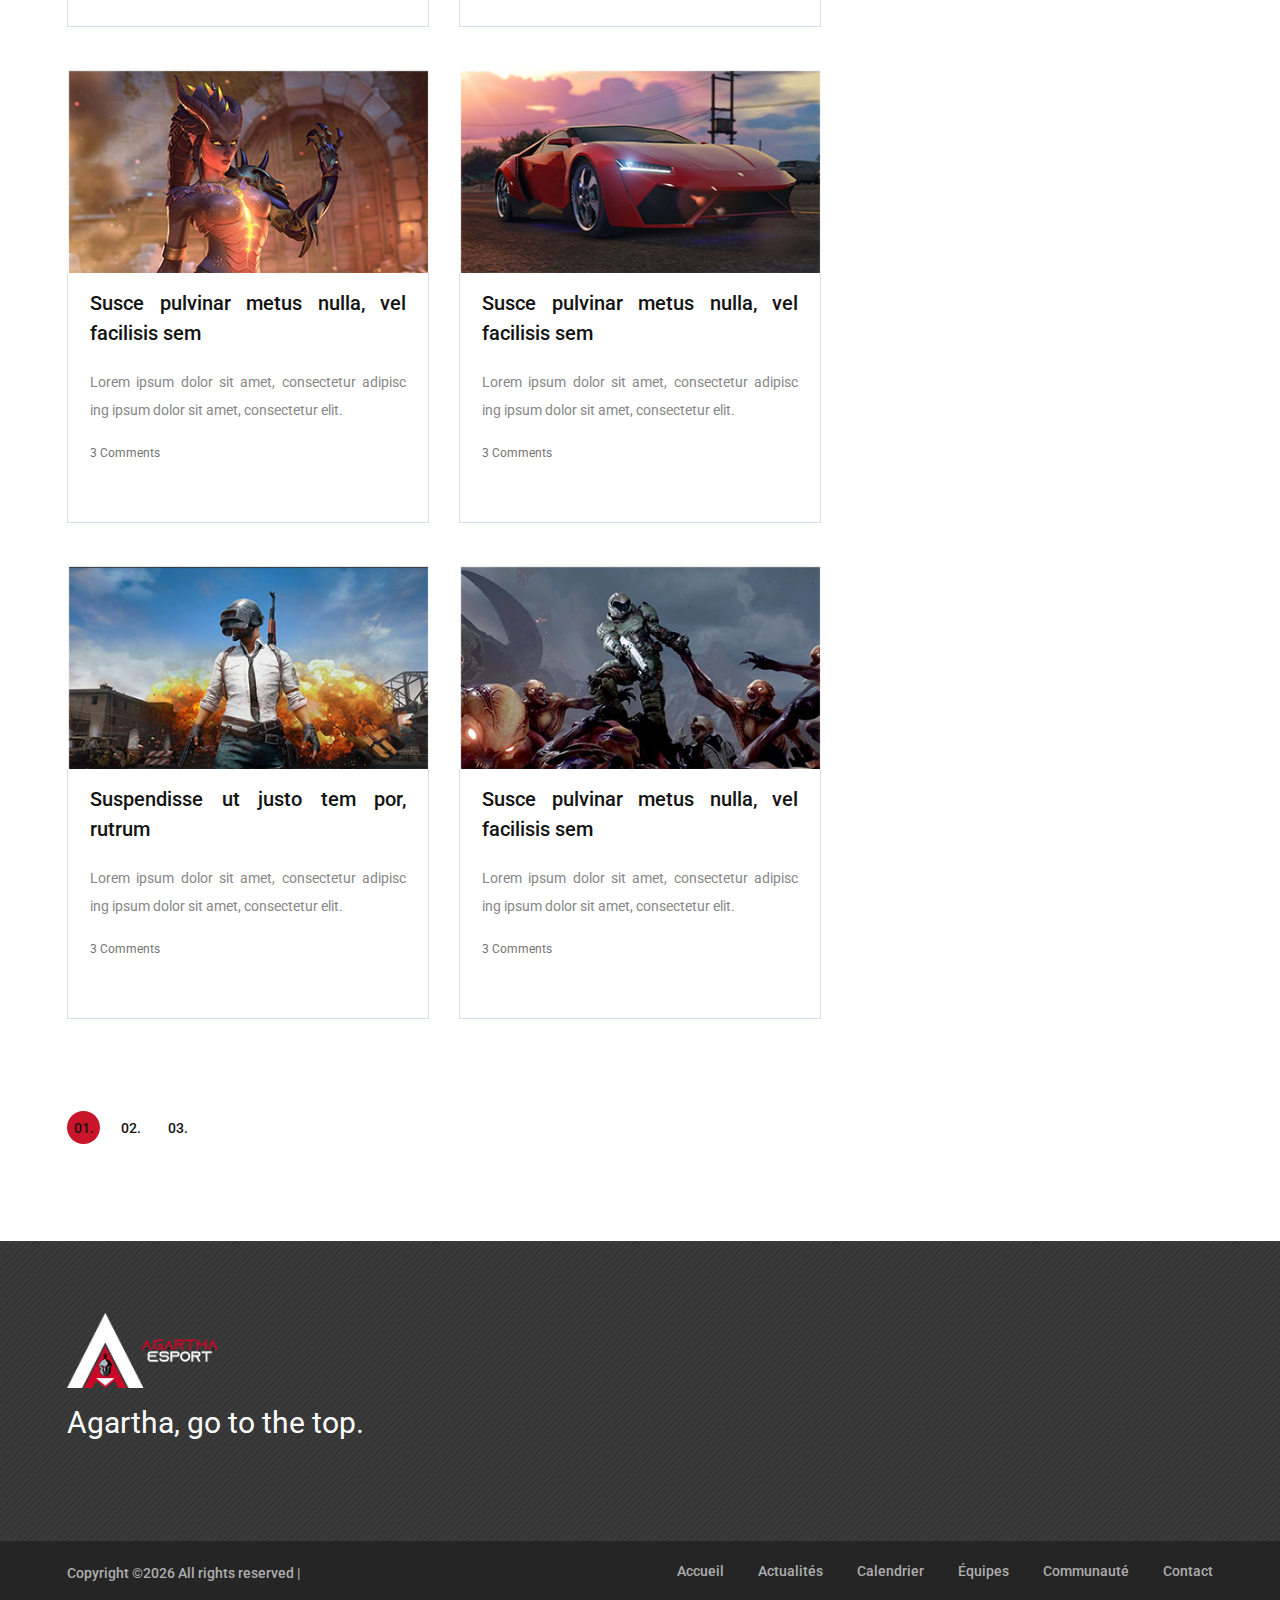
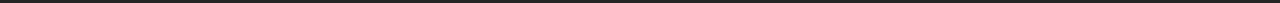
==== commit e7be0666: "index.html" ====
--- a/actualité.html
+++ b/actualité.html
@@ -86,7 +86,6 @@
 						<h2>Nos Actualités</h2>
 						<!--<p>Lorem ipsum dolor sit amet, consectetur adipiscing elit. Donec malesuada lorem maximus mauris scelerisque, at rutrum nulla dictum.</p> -->
 				    </div>
-                </div>
             </div>
         </div>
 	</section>
@@ -103,7 +102,7 @@
 							<div class="recent-game-item">
 								<div class="rgi-thumb set-bg" data-setbg="img/fortnite-a.jpg"></div>
 								<div class="rgi-content">
-                                    <h5><a class="lienversblog" href="blog.html">Fortnite : Notre première équipe arrive.</a></h5>
+                                    <h5><a href="blog.html">Fortnite : Notre première équipe arrive.</a></h5>
 									<p>Lorem ipsum dolor sit amet, consectetur adipisc ing ipsum dolor sit amet, consectetur elit. </p>
 									<a href="#" class="comment">2 Comments</a>
 								</div>
@@ -113,7 +112,7 @@
 							<div class="recent-game-item">
 								<div class="rgi-thumb set-bg" data-setbg="img/recent-game/2.jpg"></div>
 								<div class="rgi-content">
-									<h5><a class="lienversblog" href="blog.html">Susce pulvinar metus nulla, vel  facilisis sem </h5>
+									<h5>Susce pulvinar metus nulla, vel  facilisis sem </h5>
 									<p>Lorem ipsum dolor sit amet, consectetur adipisc ing ipsum dolor sit amet, consectetur elit. </p>
 									<a href="#" class="comment">3 Comments</a>
 								</div>
@@ -123,7 +122,7 @@
 							<div class="recent-game-item">
 								<div class="rgi-thumb set-bg" data-setbg="img/recent-game/3.jpg"></div>
 								<div class="rgi-content">
-									<h5><a class="lienversblog" href="blog.html">Susce pulvinar metus nulla, vel  facilisis sem </h5>
+									<h5>Susce pulvinar metus nulla, vel  facilisis sem </h5>
 									<p>Lorem ipsum dolor sit amet, consectetur adipisc ing ipsum dolor sit amet, consectetur elit. </p>
 									<a href="#" class="comment">3 Comments</a>
 								</div>
@@ -133,7 +132,7 @@
 							<div class="recent-game-item">
 								<div class="rgi-thumb set-bg" data-setbg="img/recent-game/4.jpg"></div>
 								<div class="rgi-content">
-									<h5><a class="lienversblog" href="blog.html">Suspendisse ut justo tem por, rutrum</h5>
+									<h5>Suspendisse ut justo tem por, rutrum</h5>
 									<p>Lorem ipsum dolor sit amet, consectetur adipisc ing ipsum dolor sit amet, consectetur elit. </p>
 									<a href="#" class="comment">3 Comments</a>
 								</div>
@@ -143,7 +142,7 @@
 							<div class="recent-game-item">
 								<div class="rgi-thumb set-bg" data-setbg="img/recent-game/5.jpg"></div>
 								<div class="rgi-content">
-									<h5><a class="lienversblog" href="blog.html">Susce pulvinar metus nulla, vel  facilisis sem </h5>
+									<h5>Susce pulvinar metus nulla, vel  facilisis sem </h5>
 									<p>Lorem ipsum dolor sit amet, consectetur adipisc ing ipsum dolor sit amet, consectetur elit. </p>
 									<a href="#" class="comment">3 Comments</a>
 								</div>
@@ -153,7 +152,7 @@
 							<div class="recent-game-item">
 								<div class="rgi-thumb set-bg" data-setbg="img/recent-game/6.jpg"></div>
 								<div class="rgi-content">
-									<h5><a class="lienversblog" href="blog.html">Susce pulvinar metus nulla, vel  facilisis sem </h5>
+									<h5>Susce pulvinar metus nulla, vel  facilisis sem </h5>
 									<p>Lorem ipsum dolor sit amet, consectetur adipisc ing ipsum dolor sit amet, consectetur elit. </p>
 									<a href="#" class="comment">3 Comments</a>
 								</div>
@@ -163,7 +162,7 @@
 							<div class="recent-game-item">
 								<div class="rgi-thumb set-bg" data-setbg="img/recent-game/7.jpg"></div>
 								<div class="rgi-content">
-									<h5><a class="lienversblog" href="blog.html">Suspendisse ut justo tem por, rutrum</h5>
+									<h5>Suspendisse ut justo tem por, rutrum</h5>
 									<p>Lorem ipsum dolor sit amet, consectetur adipisc ing ipsum dolor sit amet, consectetur elit. </p>
 									<a href="#" class="comment">3 Comments</a>
 								</div>
@@ -173,7 +172,7 @@
 							<div class="recent-game-item">
 								<div class="rgi-thumb set-bg" data-setbg="img/recent-game/8.jpg"></div>
 								<div class="rgi-content">
-									<h5><a class="lienversblog" href="blog.html">Susce pulvinar metus nulla, vel  facilisis sem </h5>
+									<h5>Susce pulvinar metus nulla, vel  facilisis sem </h5>
 									<p>Lorem ipsum dolor sit amet, consectetur adipisc ing ipsum dolor sit amet, consectetur elit. </p>
 									<a href="#" class="comment">3 Comments</a>
 								</div>
@@ -197,17 +196,86 @@
 
 	<!-- Footer top section -->
 	<section class="footer-top-section">
-			<div class="container">
-				<div class="row">
-					<div class="col-lg-4">
-						<div class="footer-logo text-white">
-							<img src="img/Logo Agartha.png" alt="" height="75px">
-							<p>Lorem ipsum dolor sit amet, consectetur adipisc ing ipsum dolor sit ame.</p>
-						</div>
+		<div class="container">
+			<div class="footer-top-bg">
+				<img src="img/maverick.png" alt="">
+			</div>
+			<div class="row">
+				<div class="col-lg-4">
+					<div class="footer-logo text-white">
+						<img src="img/Logo Agartha.png" alt="">
+						<p>Agartha, go to the top. </p>
 					</div>
 				</div>
-			</div>
-    </section>
+				<!-- <div class="col-lg-4 col-md-6">
+					<div class="footer-widget mb-5 mb-md-0">
+						<h4 class="fw-title">Latest Posts</h4>
+						<div class="latest-blog">
+							<div class="lb-item">
+								<div class="lb-thumb set-bg" data-setbg="img/latest-blog/1.jpg"></div>
+								<div class="lb-content">
+									<div class="lb-date">June 21, 2018</div>
+									<p>Lorem ipsum dolor sit amet, consectetur adipisc ing ipsum </p>
+									<a href="#" class="lb-author">By Admin</a>
+								</div>
+							</div>
+							<div class="lb-item">
+								<div class="lb-thumb set-bg" data-setbg="img/latest-blog/2.jpg"></div>
+								<div class="lb-content">
+									<div class="lb-date">June 21, 2018</div>
+									<p>Lorem ipsum dolor sit amet, consectetur adipisc ing ipsum </p>
+									<a href="#" class="lb-author">By Admin</a>
+								</div>
+							</div>
+							<div class="lb-item">
+								<div class="lb-thumb set-bg" data-setbg="img/latest-blog/3.jpg"></div>
+								<div class="lb-content">
+									<div class="lb-date">June 21, 2018</div>
+									<p>Lorem ipsum dolor sit amet, consectetur adipisc ing ipsum </p>
+									<a href="#" class="lb-author">By Admin</a>
+								</div>
+							</div>
+						</div>
+					</div>
+				</div>
+				<div class="col-lg-4 col-md-6">
+					<div class="footer-widget">
+						<h4 class="fw-title">Top Comments</h4>
+						<div class="top-comment">
+							<div class="tc-item">
+								<div class="tc-thumb set-bg" data-setbg="img/authors/1.jpg"></div>
+								<div class="tc-content">
+									<p><a href="#">James Smith</a> <span>on</span>  Lorem ipsum dolor sit amet, co</p>
+									<div class="tc-date">June 21, 2018</div>
+								</div>
+							</div>
+							<div class="tc-item">
+								<div class="tc-thumb set-bg" data-setbg="img/authors/2.jpg"></div>
+								<div class="tc-content">
+									<p><a href="#">James Smith</a> <span>on</span>  Lorem ipsum dolor sit amet, co</p>
+									<div class="tc-date">June 21, 2018</div>
+								</div>
+							</div>
+							<div class="tc-item">
+								<div class="tc-thumb set-bg" data-setbg="img/authors/3.jpg"></div>
+								<div class="tc-content">
+									<p><a href="#">James Smith</a> <span>on</span>  Lorem ipsum dolor sit amet, co</p>
+									<div class="tc-date">June 21, 2018</div>
+								</div>
+							</div>
+							<div class="tc-item">
+								<div class="tc-thumb set-bg" data-setbg="img/authors/4.jpg"></div>
+								<div class="tc-content">
+									<p><a href="#">James Smith</a> <span>on</span>  Lorem ipsum dolor sit amet, co</p>
+									<div class="tc-date">June 21, 2018</div>
+								</div>
+							</div>
+						</div>
+					</div> -->
+				</div>
+			</div>
+		</div>
+	</section>
 	<!-- Footer top section end -->
 
 	
@@ -218,11 +286,12 @@
 				<li><a href="index.html">Accueil</a></li>
 					<li><a href="#">Actualités</a></li>
 					<li><a href="#">Calendrier</a></li>
-					<li><a href="community.html">Équipes</a></li>
+					<li><a href="review.html">Équipes</a></li>
+					<li><a href="#">Communauté</a></li>
 					<li><a href="contact.html">Contact</a></li>
 			</ul>
 			<p class="copyright"><!-- Link back to Colorlib can't be removed. Template is licensed under CC BY 3.0. -->
-Copyright &copy;<script>document.write(new Date().getFullYear());</script> All rights reserved | This template is made with <i class="fa fa-heart-o" aria-hidden="true"></i> by <a href="https://colorlib.com" target="_blank">Colorlib</a>
+Copyright &copy;<script>document.write(new Date().getFullYear());</script> All rights reserved |</a>
 <!-- Link back to Colorlib can't be removed. Template is licensed under CC BY 3.0. -->
 </p>
 		</div>
--- a/sass/style.css
+++ b/sass/style.css
@@ -1,9 +1,9 @@
 /* =================================
 ------------------------------------
-  Game Warrior Template
-  Version: 1.0
- ------------------------------------ 
- ====================================*/
+Game Warrior Template
+Version: 1.0
+------------------------------------ 
+====================================*/
 /*----------------------------------------*/
 /* Template default CSS
 /*----------------------------------------*/
@@ -67,11 +67,6 @@
   outline: none;
 }
 
-.lienversblog {
-    color: black;
-    text-align: left;
-}
-
 a:hover,
 a:focus {
   text-decoration: none;
@@ -85,7 +80,7 @@
 }
 
 /*---------------------
-  Helper CSS
+Helper CSS
 -----------------------*/
 .section-title {
   text-align: center;
@@ -121,7 +116,7 @@
 }
 
 /*---------------------
-  Commom elements
+Commom elements
 -----------------------*/
 /* buttons */
 .site-btn {
@@ -236,12 +231,12 @@
 }
 
 /*------------------
-  Header section
+Header section
 ---------------------*/
 .header-section {
   background: #131313;
   clear: both;
-  overflow: hidden;
+  overflow: visible;
   padding: 18px 0;
   border-bottom: 1px solid #c9152a;
 }
@@ -267,7 +262,6 @@
 }
 
 .main-menu {
-  float: right;
   margin-right: 170px;
 }
 
@@ -292,6 +286,10 @@
   color: #c9152a;
 }
 
+.main-menu ul li .dd-items {
+  color: #000;
+}
+
 .header-btn {
   float: right;
   margin-right: 0;
@@ -302,7 +300,7 @@
 }
 
 /*------------------
-  Hero Section
+Hero Section
 ---------------------*/
 .hero-slider .hs-item {
   height: 865px;
@@ -391,7 +389,7 @@
 }
 
 /*---------------------
-  Latest News section
+Latest News section
 -----------------------*/
 .latest-news-section {
   overflow: hidden;
@@ -454,11 +452,12 @@
 }
 
 /*------------------
-  Feature Section
+Feature Section
 ---------------------*/
 .feature-item {
   height: 415px;
   position: relative;
+  margin-left: 5px;
 }
 
 .feature-item:after {
@@ -498,7 +497,7 @@
 }
 
 /*----------------------
-  Recent Game Section
+Recent Game Section
 ------------------------*/
 .recent-game-section {
   background-color: #eef2f6;
@@ -518,7 +517,7 @@
   border: 1px solid #d6dee7;
   border-top: none;
   position: relative;
-  /*text-align: justify;*/
+  text-align: justify;
 }
 
 .recent-game-item .rgi-content h5 {
@@ -555,7 +554,7 @@
 }
 
 /*----------------------
-  Tournaments Section
+Tournaments Section
 ------------------------*/
 .tournaments-section {
   background-image: url("../img/pattern.png");
@@ -599,6 +598,7 @@
 
 .tournament-item .ti-text {
   padding-left: 195px;
+  height: 250px;
 }
 
 .tournament-item .ti-text h4 {
@@ -632,10 +632,18 @@
 }
 
 /*----------------------
-  Review Section
+Review Section
 ------------------------*/
 .review-section {
   background-position: right top;
+}
+
+.review-item {
+  text-align: center;
+}
+
+.review-item .site-btn {
+  margin-top: 15px;
 }
 
 .review-item .review-cover {
@@ -696,7 +704,7 @@
 }
 
 /*----------------------
-  Footer top Section
+Footer top Section
 ------------------------*/
 .footer-top-section {
   background-image: url("../img/pattern.png");
@@ -710,7 +718,7 @@
 
 .footer-top-bg {
   position: absolute;
-  left: 50px;
+  left: 250px;
   bottom: -80px;
   width: 250px;
   z-index: 2;
@@ -719,6 +727,10 @@
 .footer-logo img {
   height: 75px;
   margin-bottom: 5px;
+}
+
+.footer-logo p {
+  font-size: 30px;
 }
 
 .footer-widget {
@@ -805,7 +817,7 @@
 }
 
 /*----------------------
-  Footer Section
+Footer Section
 ------------------------*/
 .footer-section {
   padding: 18px 0 16px;
@@ -838,7 +850,7 @@
 }
 
 /*------------------
-  Other Pages
+Other Pages
 --------------------
 ====================*/
 .page-info-section {
@@ -948,14 +960,14 @@
 }
 
 /*-----------------
-  Categories page
+Categories page
 --------------------*/
 .recent-game-page .recent-game-item {
   margin-bottom: 42px;
 }
 
 /*-----------------
-  Single blog page
+Single blog page
 --------------------*/
 .single-blog-page .blog-thumb {
   height: 424px;
@@ -1077,7 +1089,7 @@
 }
 
 /*-----------------
-  Review page
+Review page
 --------------------*/
 .review-page .review-item {
   margin-bottom: 63px;
@@ -1096,7 +1108,7 @@
 }
 
 /*-----------------
-  Community page
+Community page
 --------------------*/
 .community-page .site-pagination {
   padding-top: 62px;
@@ -1184,7 +1196,7 @@
 }
 
 /*-----------------
-  Contact page
+Contact page
 --------------------*/
 .map {
   height: 515px;
@@ -1224,7 +1236,7 @@
 }
 
 /*------------------
-  Responsive
+Responsive
 ---------------------*/
 @media (min-width: 1200px) {
   .container {
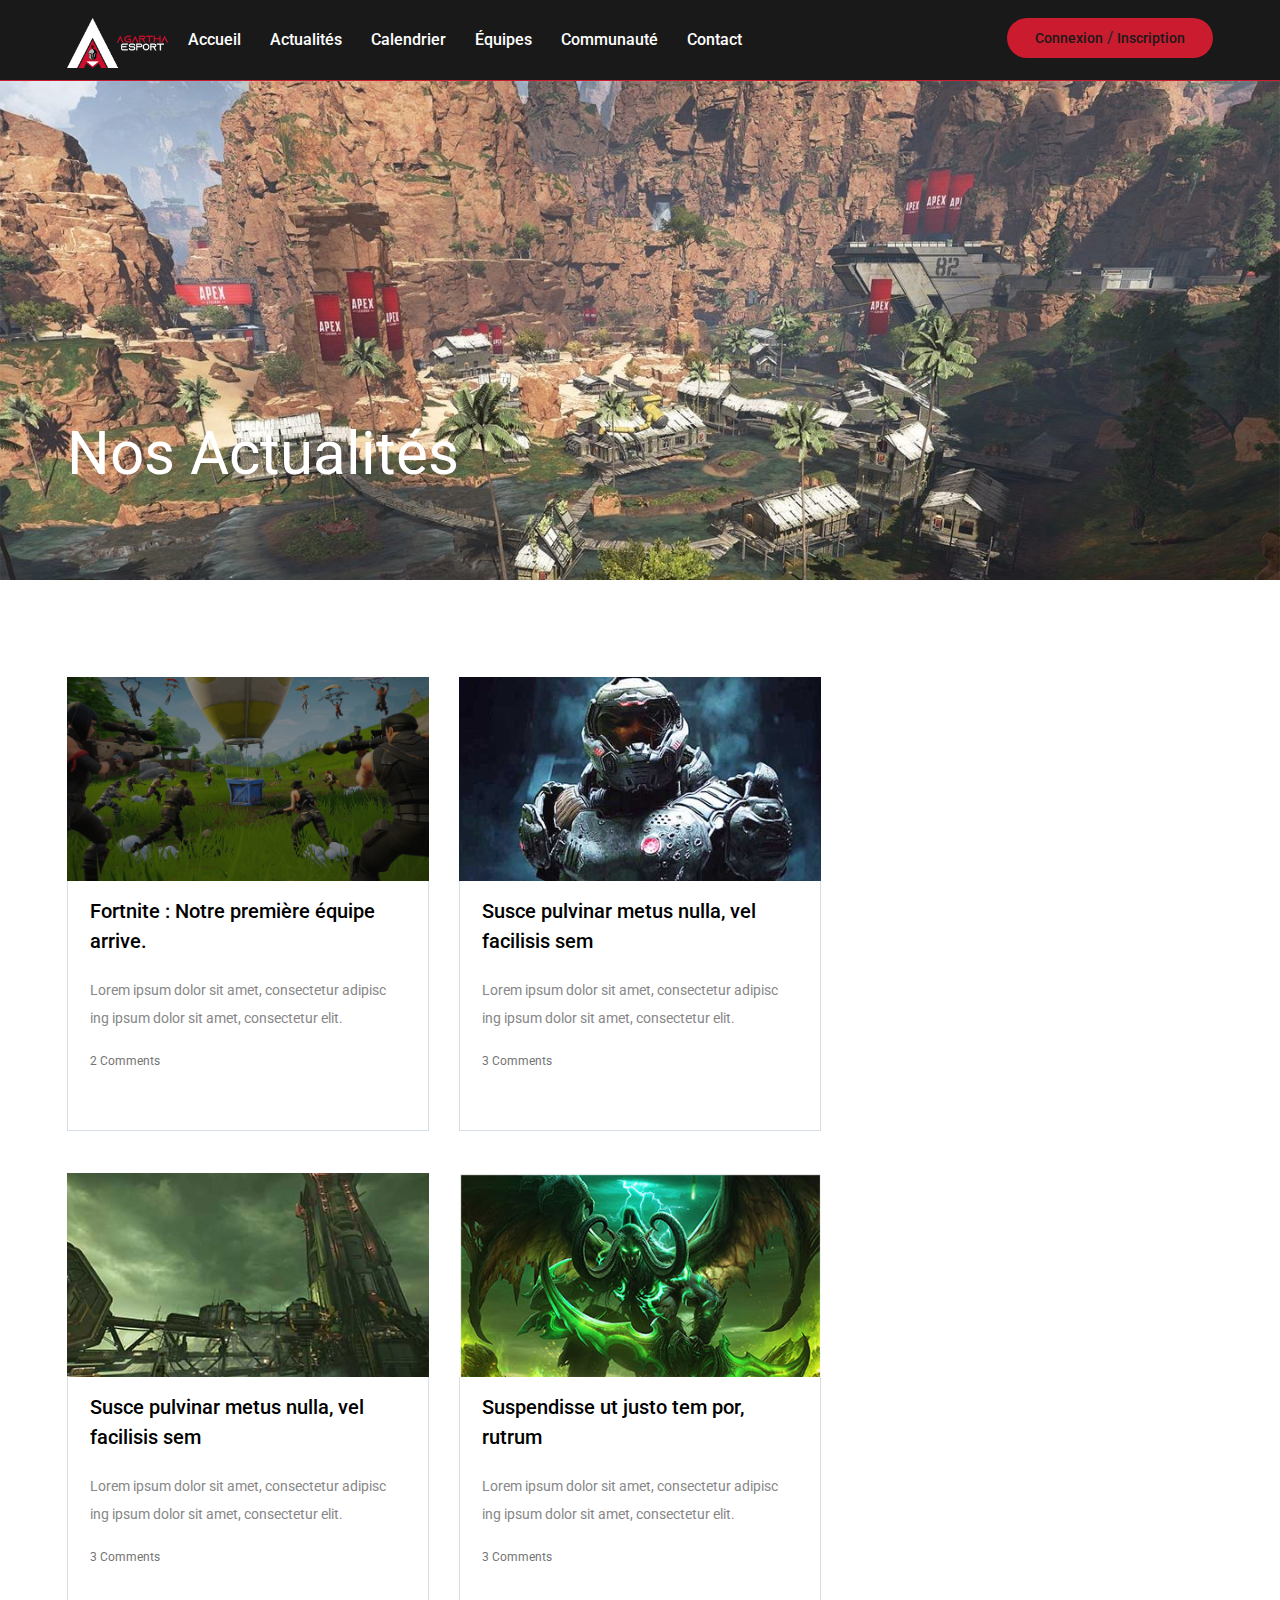
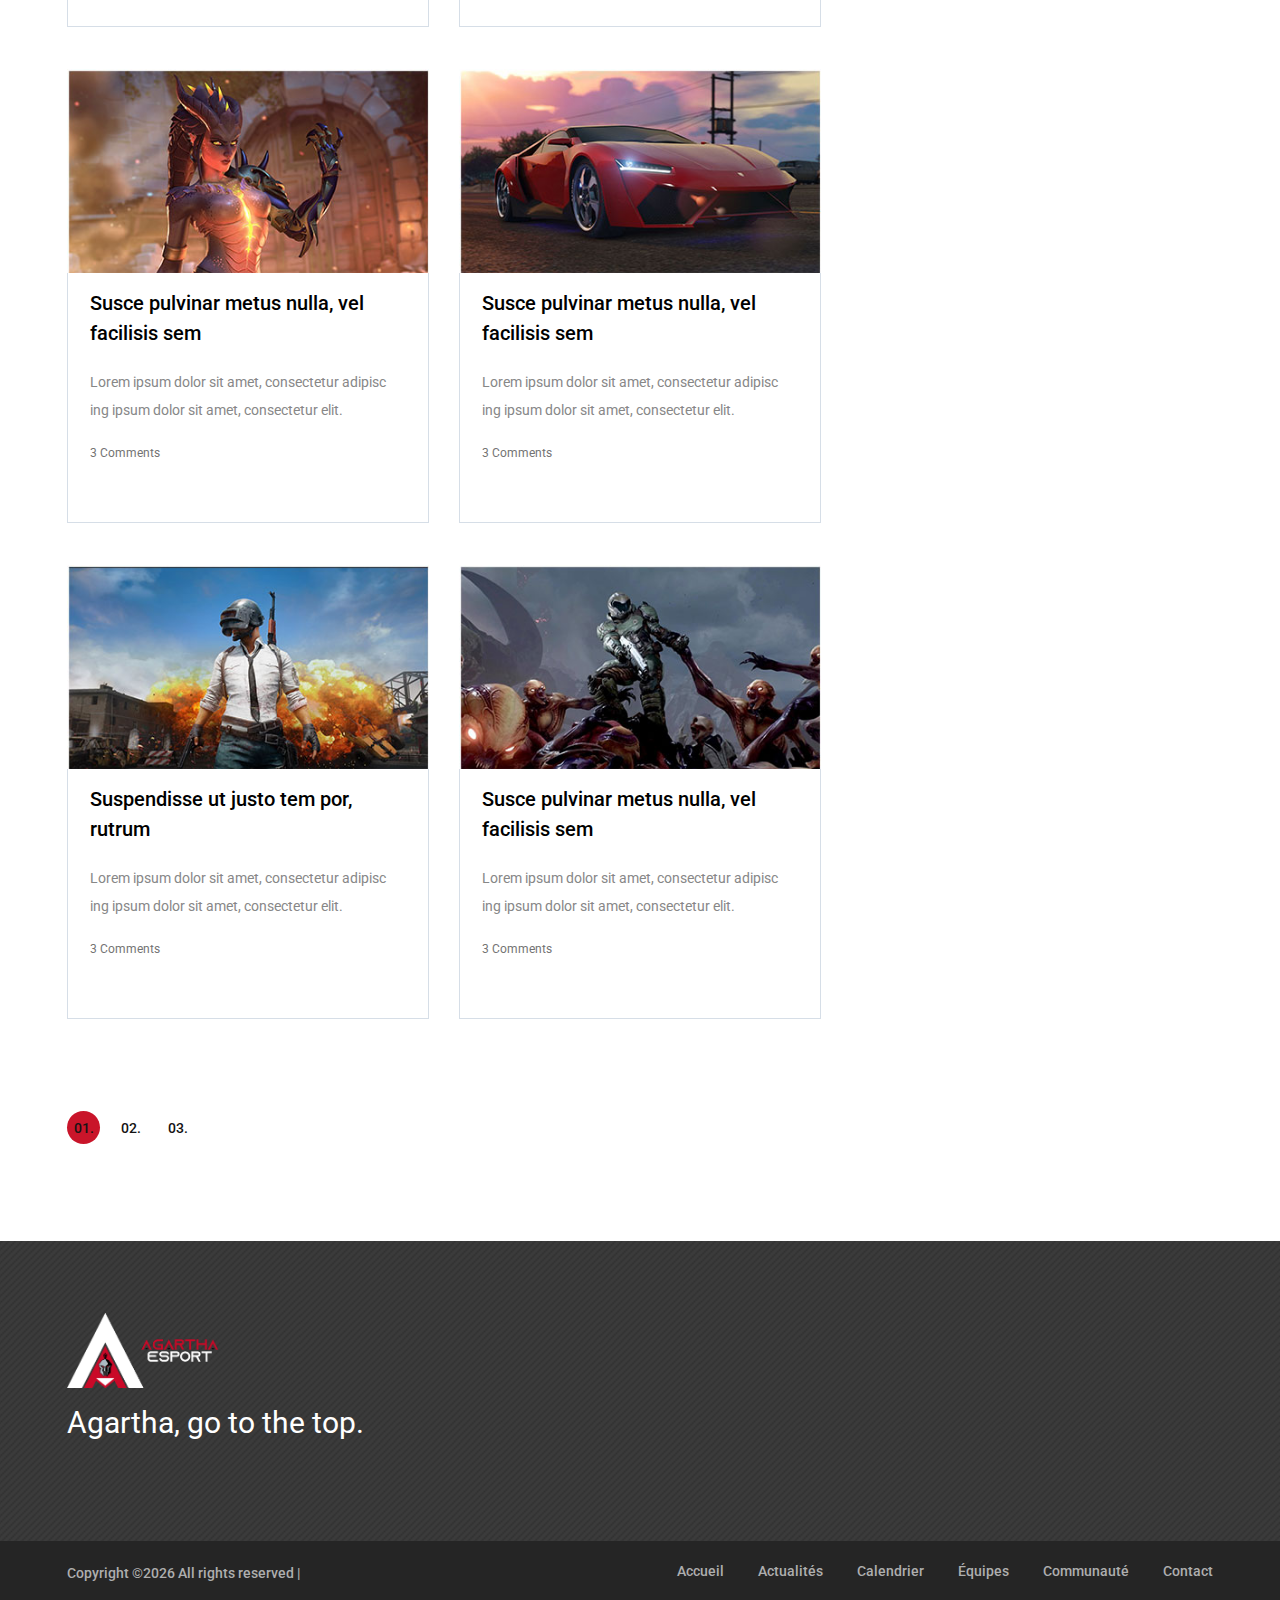
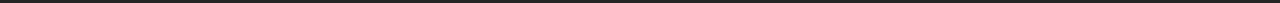
==== commit 63f762a3: "index.html" ====
--- a/actualité.html
+++ b/actualité.html
@@ -8,302 +8,302 @@
 	<meta name="viewport" content="width=device-width, initial-scale=1.0">
 	<!-- Favicon -->   
 	<link href="img/PP%20Facebook.jpg" rel="shortcut icon"/>
-
+	
 	<!-- Google Fonts -->
 	<link href="https://fonts.googleapis.com/css?family=Roboto:400,400i,500,500i,700,700i" rel="stylesheet">
-
+	
 	<!-- Stylesheets -->
-		<link rel="stylesheet" href="css/bootstrap.min.css"/>
-		<link rel="stylesheet" href="css/font-awesome.min.css"/>
-		<link rel="stylesheet" href="css/owl.carousel.css"/>
-		<link rel="stylesheet" href="sass/style.css"/>
-		<link rel="stylesheet" href="css/animate.css"/>
-	
-
-
+	<link rel="stylesheet" href="css/bootstrap.min.css"/>
+	<link rel="stylesheet" href="css/font-awesome.min.css"/>
+	<link rel="stylesheet" href="css/owl.carousel.css"/>
+	<link rel="stylesheet" href="sass/style.css"/>
+	<link rel="stylesheet" href="css/animate.css"/>
+	
+	
+	
 	<!--[if lt IE 9]>
-	  <script src="https://oss.maxcdn.com/html5shiv/3.7.2/html5shiv.min.js"></script>
-	  <script src="https://oss.maxcdn.com/respond/1.4.2/respond.min.js"></script>
-	<![endif]-->
-
-</head>
-<body>
-	<!-- Page Preloder -->
-	<div id="preloder">
-		<div class="loader"></div>
-	</div>
-
-	<!-- Header section -->
-	<header class="header-section">
-		<div class="container">
-			<!-- logo -->
-			<a class="site-logo" href="index.html">
-				<img src="img/Logo Agartha.png" alt="" height="50px">
-			</a>
-			<div class="user-panel">
-				<a href="#">Connexion</a>  /  <a href="#">Inscription</a>
+		<script src="https://oss.maxcdn.com/html5shiv/3.7.2/html5shiv.min.js"></script>
+		<script src="https://oss.maxcdn.com/respond/1.4.2/respond.min.js"></script>
+		<![endif]-->
+		
+	</head>
+	<body>
+		<!-- Page Preloder -->
+		<div id="preloder">
+			<div class="loader"></div>
+		</div>
+		
+		<!-- Header section -->
+		<header class="header-section">
+			<div class="container">
+				<!-- logo -->
+				<a class="site-logo" href="index.html">
+					<img src="img/Logo Agartha.png" alt="" height="50px">
+				</a>
+				<div class="user-panel">
+					<a href="#">Connexion</a>  /  <a href="#">Inscription</a>
+				</div>
+				<!-- responsive -->
+				<div class="nav-switch">
+					<i class="fa fa-bars"></i>
+				</div>
+				<!-- site menu -->
+				<nav class="main-menu">
+					<ul>
+						<li><a href="index.html">Accueil</a></li>
+						<li><a href="actualité.html">Actualités</a></li>
+						<li><a href="#">Calendrier</a></li>
+						<li><a href="equipe.html">Équipes</a></li>
+						<li><a href="#">Communauté</a></li>
+						<li><a href="contact.html">Contact</a></li>
+					</ul>
+				</nav>
 			</div>
-			<!-- responsive -->
-			<div class="nav-switch">
-				<i class="fa fa-bars"></i>
+		</header>
+		<!-- Header section end -->
+		
+		
+		<!-- Latest news section -->
+		<!-- <div class="latest-news-section">
+			<div class="ln-title">Latest News</div>
+			<div class="news-ticker">
+				<div class="news-ticker-contant">
+					<div class="nt-item"><span class="new">new</span>Lorem ipsum dolor sit amet, consectetur adipiscing elit. </div>
+					<div class="nt-item"><span class="strategy">strategy</span>Isum dolor sit amet, consectetur adipiscing elit. </div>
+					<div class="nt-item"><span class="racing">racing</span>Isum dolor sit amet, consectetur adipiscing elit. </div>
+				</div>
 			</div>
-			<!-- site menu -->
-			<nav class="main-menu">
-				<ul>
-					<li><a href="index.html">Accueil</a></li>
-					<li><a href="actualité.html">Actualités</a></li>
-					<li><a href="#">Calendrier</a></li>
-					<li><a href="equipe.html">Équipes</a></li>
-					<li><a href="#">Communauté</a></li>
-					<li><a href="contact.html">Contact</a></li>
-				</ul>
-			</nav>
-		</div>
-	</header>
-	<!-- Header section end -->
-
-
-	<!-- Latest news section -->
-	<!-- <div class="latest-news-section">
-		<div class="ln-title">Latest News</div>
-		<div class="news-ticker">
-			<div class="news-ticker-contant">
-				<div class="nt-item"><span class="new">new</span>Lorem ipsum dolor sit amet, consectetur adipiscing elit. </div>
-				<div class="nt-item"><span class="strategy">strategy</span>Isum dolor sit amet, consectetur adipiscing elit. </div>
-				<div class="nt-item"><span class="racing">racing</span>Isum dolor sit amet, consectetur adipiscing elit. </div>
-			</div>
-		</div>
-	</div> -->
-	<!-- Latest news section end
-
-
-	<!-- Page info section -->
-	<section class="page-info-section set-bg" data-setbg="img/apex-paysage.jpg">
-		<div class="pi-content">
-			<div class="container">
-				<div class="row">
-				    <div class="col-xl-5 col-lg-6 text-white">
-						<h2>Nos Actualités</h2>
-						<!--<p>Lorem ipsum dolor sit amet, consectetur adipiscing elit. Donec malesuada lorem maximus mauris scelerisque, at rutrum nulla dictum.</p> -->
-				    </div>
-            </div>
-        </div>
-	</section>
-	<!-- Page info section -->
-
-
-	<!-- Page section -->
-	<section class="page-section recent-game-page spad">
-		<div class="container">
-			<div class="row">
-				<div class="col-lg-8">
-					<div class="row">
-						<div class="col-md-6">
-							<div class="recent-game-item">
-								<div class="rgi-thumb set-bg" data-setbg="img/fortnite-a.jpg"></div>
-								<div class="rgi-content">
-                                    <h5><a href="blog.html">Fortnite : Notre première équipe arrive.</a></h5>
-									<p>Lorem ipsum dolor sit amet, consectetur adipisc ing ipsum dolor sit amet, consectetur elit. </p>
-									<a href="#" class="comment">2 Comments</a>
-								</div>
-							</div>	
-						</div>
-						<div class="col-md-6">
-							<div class="recent-game-item">
-								<div class="rgi-thumb set-bg" data-setbg="img/recent-game/2.jpg"></div>
-								<div class="rgi-content">
-									<h5>Susce pulvinar metus nulla, vel  facilisis sem </h5>
-									<p>Lorem ipsum dolor sit amet, consectetur adipisc ing ipsum dolor sit amet, consectetur elit. </p>
-									<a href="#" class="comment">3 Comments</a>
-								</div>
-							</div>	
-						</div>
-						<div class="col-md-6">
-							<div class="recent-game-item">
-								<div class="rgi-thumb set-bg" data-setbg="img/recent-game/3.jpg"></div>
-								<div class="rgi-content">
-									<h5>Susce pulvinar metus nulla, vel  facilisis sem </h5>
-									<p>Lorem ipsum dolor sit amet, consectetur adipisc ing ipsum dolor sit amet, consectetur elit. </p>
-									<a href="#" class="comment">3 Comments</a>
-								</div>
-							</div>	
-						</div>
-						<div class="col-md-6">
-							<div class="recent-game-item">
-								<div class="rgi-thumb set-bg" data-setbg="img/recent-game/4.jpg"></div>
-								<div class="rgi-content">
-									<h5>Suspendisse ut justo tem por, rutrum</h5>
-									<p>Lorem ipsum dolor sit amet, consectetur adipisc ing ipsum dolor sit amet, consectetur elit. </p>
-									<a href="#" class="comment">3 Comments</a>
-								</div>
-							</div>	
-						</div>
-						<div class="col-md-6">
-							<div class="recent-game-item">
-								<div class="rgi-thumb set-bg" data-setbg="img/recent-game/5.jpg"></div>
-								<div class="rgi-content">
-									<h5>Susce pulvinar metus nulla, vel  facilisis sem </h5>
-									<p>Lorem ipsum dolor sit amet, consectetur adipisc ing ipsum dolor sit amet, consectetur elit. </p>
-									<a href="#" class="comment">3 Comments</a>
-								</div>
-							</div>	
-						</div>
-						<div class="col-md-6">
-							<div class="recent-game-item">
-								<div class="rgi-thumb set-bg" data-setbg="img/recent-game/6.jpg"></div>
-								<div class="rgi-content">
-									<h5>Susce pulvinar metus nulla, vel  facilisis sem </h5>
-									<p>Lorem ipsum dolor sit amet, consectetur adipisc ing ipsum dolor sit amet, consectetur elit. </p>
-									<a href="#" class="comment">3 Comments</a>
-								</div>
-							</div>	
-						</div>
-						<div class="col-md-6">
-							<div class="recent-game-item">
-								<div class="rgi-thumb set-bg" data-setbg="img/recent-game/7.jpg"></div>
-								<div class="rgi-content">
-									<h5>Suspendisse ut justo tem por, rutrum</h5>
-									<p>Lorem ipsum dolor sit amet, consectetur adipisc ing ipsum dolor sit amet, consectetur elit. </p>
-									<a href="#" class="comment">3 Comments</a>
-								</div>
-							</div>	
-						</div>
-						<div class="col-md-6">
-							<div class="recent-game-item">
-								<div class="rgi-thumb set-bg" data-setbg="img/recent-game/8.jpg"></div>
-								<div class="rgi-content">
-									<h5>Susce pulvinar metus nulla, vel  facilisis sem </h5>
-									<p>Lorem ipsum dolor sit amet, consectetur adipisc ing ipsum dolor sit amet, consectetur elit. </p>
-									<a href="#" class="comment">3 Comments</a>
-								</div>
-							</div>	
-						</div>
-					</div>
-					<div class="site-pagination">
-						<span class="active">01.</span>
-						<a href="#">02.</a>
-						<a href="#">03.</a>
-					</div>
-				</div>
-				
-					
-
-		</div>
-        </div>
-    </section>
-	<!-- Page section end -->
-
-
-	<!-- Footer top section -->
-	<section class="footer-top-section">
-		<div class="container">
-			<div class="footer-top-bg">
-				<img src="img/maverick.png" alt="">
-			</div>
-			<div class="row">
-				<div class="col-lg-4">
-					<div class="footer-logo text-white">
-						<img src="img/Logo Agartha.png" alt="">
-						<p>Agartha, go to the top. </p>
-					</div>
-				</div>
-				<!-- <div class="col-lg-4 col-md-6">
-					<div class="footer-widget mb-5 mb-md-0">
-						<h4 class="fw-title">Latest Posts</h4>
-						<div class="latest-blog">
-							<div class="lb-item">
-								<div class="lb-thumb set-bg" data-setbg="img/latest-blog/1.jpg"></div>
-								<div class="lb-content">
-									<div class="lb-date">June 21, 2018</div>
-									<p>Lorem ipsum dolor sit amet, consectetur adipisc ing ipsum </p>
-									<a href="#" class="lb-author">By Admin</a>
-								</div>
-							</div>
-							<div class="lb-item">
-								<div class="lb-thumb set-bg" data-setbg="img/latest-blog/2.jpg"></div>
-								<div class="lb-content">
-									<div class="lb-date">June 21, 2018</div>
-									<p>Lorem ipsum dolor sit amet, consectetur adipisc ing ipsum </p>
-									<a href="#" class="lb-author">By Admin</a>
-								</div>
-							</div>
-							<div class="lb-item">
-								<div class="lb-thumb set-bg" data-setbg="img/latest-blog/3.jpg"></div>
-								<div class="lb-content">
-									<div class="lb-date">June 21, 2018</div>
-									<p>Lorem ipsum dolor sit amet, consectetur adipisc ing ipsum </p>
-									<a href="#" class="lb-author">By Admin</a>
-								</div>
+		</div> -->
+		<!-- Latest news section end
+			
+			
+			<!-- Page info section -->
+			<section class="page-info-section set-bg" data-setbg="img/apex-paysage.jpg">
+				<div class="pi-content">
+					<div class="container">
+						<div class="row">
+							<div class="col-xl-5 col-lg-6 text-white">
+								<h2>Nos Actualités</h2>
+								<!--<p>Lorem ipsum dolor sit amet, consectetur adipiscing elit. Donec malesuada lorem maximus mauris scelerisque, at rutrum nulla dictum.</p> -->
 							</div>
 						</div>
 					</div>
 				</div>
-				<div class="col-lg-4 col-md-6">
-					<div class="footer-widget">
-						<h4 class="fw-title">Top Comments</h4>
-						<div class="top-comment">
-							<div class="tc-item">
-								<div class="tc-thumb set-bg" data-setbg="img/authors/1.jpg"></div>
-								<div class="tc-content">
-									<p><a href="#">James Smith</a> <span>on</span>  Lorem ipsum dolor sit amet, co</p>
-									<div class="tc-date">June 21, 2018</div>
+			</section>
+			<!-- Page info section -->
+			
+			
+			<!-- Page section -->
+			<section class="page-section recent-game-page spad">
+				<div class="container">
+					<div class="row">
+						<div class="col-lg-8">
+							<div class="row">
+								<div class="col-md-6">
+									<div class="recent-game-item">
+										<div class="rgi-thumb set-bg" data-setbg="img/fortnite-a.jpg"></div>
+										<div class="rgi-content">
+											<h5><a class="lienversblog" href="blog.html">Fortnite : Notre première équipe arrive.</a></h5>
+											<p>Lorem ipsum dolor sit amet, consectetur adipisc ing ipsum dolor sit amet, consectetur elit. </p>
+											<a href="#" class="comment">2 Comments</a>
+										</div>
+									</div>	
 								</div>
-							</div>
-							<div class="tc-item">
-								<div class="tc-thumb set-bg" data-setbg="img/authors/2.jpg"></div>
-								<div class="tc-content">
-									<p><a href="#">James Smith</a> <span>on</span>  Lorem ipsum dolor sit amet, co</p>
-									<div class="tc-date">June 21, 2018</div>
-								</div>
-							</div>
-							<div class="tc-item">
-								<div class="tc-thumb set-bg" data-setbg="img/authors/3.jpg"></div>
-								<div class="tc-content">
-									<p><a href="#">James Smith</a> <span>on</span>  Lorem ipsum dolor sit amet, co</p>
-									<div class="tc-date">June 21, 2018</div>
-								</div>
-							</div>
-							<div class="tc-item">
-								<div class="tc-thumb set-bg" data-setbg="img/authors/4.jpg"></div>
-								<div class="tc-content">
-									<p><a href="#">James Smith</a> <span>on</span>  Lorem ipsum dolor sit amet, co</p>
-									<div class="tc-date">June 21, 2018</div>
-								</div>
-							</div>
-						</div>
-					</div> -->
-				</div>
-			</div>
-		</div>
-	</section>
-	<!-- Footer top section end -->
-
-	
-	<!-- Footer section -->
-	<footer class="footer-section">
-		<div class="container">
-			<ul class="footer-menu">
-				<li><a href="index.html">Accueil</a></li>
-					<li><a href="#">Actualités</a></li>
-					<li><a href="#">Calendrier</a></li>
-					<li><a href="review.html">Équipes</a></li>
-					<li><a href="#">Communauté</a></li>
-					<li><a href="contact.html">Contact</a></li>
-			</ul>
-			<p class="copyright"><!-- Link back to Colorlib can't be removed. Template is licensed under CC BY 3.0. -->
-Copyright &copy;<script>document.write(new Date().getFullYear());</script> All rights reserved |</a>
-<!-- Link back to Colorlib can't be removed. Template is licensed under CC BY 3.0. -->
-</p>
-		</div>
-	</footer>
-	<!-- Footer section end -->
-
-
-	<!--====== Javascripts & Jquery ======-->
-	<script src="js/jquery-3.2.1.min.js"></script>
-	<script src="js/bootstrap.min.js"></script>
-	<script src="js/owl.carousel.min.js"></script>
-	<script src="js/jquery.marquee.min.js"></script>
-	<script src="js/main.js"></script>
-    </body>
-</html>+								<div class="col-md-6">
+									<div class="recent-game-item">
+										<div class="rgi-thumb set-bg" data-setbg="img/recent-game/2.jpg"></div>
+										<div class="rgi-content">
+											<h5><a class="lienversblog" href="blog.html">Susce pulvinar metus nulla, vel  facilisis sem </h5>
+												<p>Lorem ipsum dolor sit amet, consectetur adipisc ing ipsum dolor sit amet, consectetur elit. </p>
+												<a href="#" class="comment">3 Comments</a>
+											</div>
+										</div>	
+									</div>
+									<div class="col-md-6">
+										<div class="recent-game-item">
+											<div class="rgi-thumb set-bg" data-setbg="img/recent-game/3.jpg"></div>
+											<div class="rgi-content">
+												<h5><a class="lienversblog" href="blog.html">Susce pulvinar metus nulla, vel  facilisis sem </h5>
+													<p>Lorem ipsum dolor sit amet, consectetur adipisc ing ipsum dolor sit amet, consectetur elit. </p>
+													<a href="#" class="comment">3 Comments</a>
+												</div>
+											</div>	
+										</div>
+										<div class="col-md-6">
+											<div class="recent-game-item">
+												<div class="rgi-thumb set-bg" data-setbg="img/recent-game/4.jpg"></div>
+												<div class="rgi-content">
+													<h5><a class="lienversblog" href="blog.html">Suspendisse ut justo tem por, rutrum</h5>
+														<p>Lorem ipsum dolor sit amet, consectetur adipisc ing ipsum dolor sit amet, consectetur elit. </p>
+														<a href="#" class="comment">3 Comments</a>
+													</div>
+												</div>	
+											</div>
+											<div class="col-md-6">
+												<div class="recent-game-item">
+													<div class="rgi-thumb set-bg" data-setbg="img/recent-game/5.jpg"></div>
+													<div class="rgi-content">
+														<h5><a class="lienversblog" href="blog.html">Susce pulvinar metus nulla, vel  facilisis sem </h5>
+															<p>Lorem ipsum dolor sit amet, consectetur adipisc ing ipsum dolor sit amet, consectetur elit. </p>
+															<a href="#" class="comment">3 Comments</a>
+														</div>
+													</div>	
+												</div>
+												<div class="col-md-6">
+													<div class="recent-game-item">
+														<div class="rgi-thumb set-bg" data-setbg="img/recent-game/6.jpg"></div>
+														<div class="rgi-content">
+															<h5><a class="lienversblog" href="blog.html">Susce pulvinar metus nulla, vel  facilisis sem </h5>
+																<p>Lorem ipsum dolor sit amet, consectetur adipisc ing ipsum dolor sit amet, consectetur elit. </p>
+																<a href="#" class="comment">3 Comments</a>
+															</div>
+														</div>	
+													</div>
+													<div class="col-md-6">
+														<div class="recent-game-item">
+															<div class="rgi-thumb set-bg" data-setbg="img/recent-game/7.jpg"></div>
+															<div class="rgi-content">
+																<h5><a class="lienversblog" href="blog.html">Suspendisse ut justo tem por, rutrum</h5>
+																	<p>Lorem ipsum dolor sit amet, consectetur adipisc ing ipsum dolor sit amet, consectetur elit. </p>
+																	<a href="#" class="comment">3 Comments</a>
+																</div>
+															</div>	
+														</div>
+														<div class="col-md-6">
+															<div class="recent-game-item">
+																<div class="rgi-thumb set-bg" data-setbg="img/recent-game/8.jpg"></div>
+																<div class="rgi-content">
+																	<h5><a class="lienversblog" href="blog.html">Susce pulvinar metus nulla, vel  facilisis sem </h5>
+																		<p>Lorem ipsum dolor sit amet, consectetur adipisc ing ipsum dolor sit amet, consectetur elit. </p>
+																		<a href="#" class="comment">3 Comments</a>
+																	</div>
+																</div>	
+															</div>
+														</div>
+														<div class="site-pagination">
+															<span class="active">01.</span>
+															<a href="#">02.</a>
+															<a href="#">03.</a>
+														</div>
+													</div>
+													
+													
+													
+												</div>
+											</div>
+										</section>
+										<!-- Page section end -->
+										
+										
+										<!-- Footer top section -->
+										<section class="footer-top-section">
+											<div class="container">
+												<div class="footer-top-bg">
+													<img src="img/maverick.png" alt="">
+												</div>
+												<div class="row">
+													<div class="col-lg-4">
+														<div class="footer-logo text-white">
+															<img src="img/Logo Agartha.png" alt="">
+															<p>Agartha, go to the top. </p>
+														</div>
+													</div>
+													<!-- <div class="col-lg-4 col-md-6">
+														<div class="footer-widget mb-5 mb-md-0">
+															<h4 class="fw-title">Latest Posts</h4>
+															<div class="latest-blog">
+																<div class="lb-item">
+																	<div class="lb-thumb set-bg" data-setbg="img/latest-blog/1.jpg"></div>
+																	<div class="lb-content">
+																		<div class="lb-date">June 21, 2018</div>
+																		<p>Lorem ipsum dolor sit amet, consectetur adipisc ing ipsum </p>
+																		<a href="#" class="lb-author">By Admin</a>
+																	</div>
+																</div>
+																<div class="lb-item">
+																	<div class="lb-thumb set-bg" data-setbg="img/latest-blog/2.jpg"></div>
+																	<div class="lb-content">
+																		<div class="lb-date">June 21, 2018</div>
+																		<p>Lorem ipsum dolor sit amet, consectetur adipisc ing ipsum </p>
+																		<a href="#" class="lb-author">By Admin</a>
+																	</div>
+																</div>
+																<div class="lb-item">
+																	<div class="lb-thumb set-bg" data-setbg="img/latest-blog/3.jpg"></div>
+																	<div class="lb-content">
+																		<div class="lb-date">June 21, 2018</div>
+																		<p>Lorem ipsum dolor sit amet, consectetur adipisc ing ipsum </p>
+																		<a href="#" class="lb-author">By Admin</a>
+																	</div>
+																</div>
+															</div>
+														</div>
+													</div>
+													<div class="col-lg-4 col-md-6">
+														<div class="footer-widget">
+															<h4 class="fw-title">Top Comments</h4>
+															<div class="top-comment">
+																<div class="tc-item">
+																	<div class="tc-thumb set-bg" data-setbg="img/authors/1.jpg"></div>
+																	<div class="tc-content">
+																		<p><a href="#">James Smith</a> <span>on</span>  Lorem ipsum dolor sit amet, co</p>
+																		<div class="tc-date">June 21, 2018</div>
+																	</div>
+																</div>
+																<div class="tc-item">
+																	<div class="tc-thumb set-bg" data-setbg="img/authors/2.jpg"></div>
+																	<div class="tc-content">
+																		<p><a href="#">James Smith</a> <span>on</span>  Lorem ipsum dolor sit amet, co</p>
+																		<div class="tc-date">June 21, 2018</div>
+																	</div>
+																</div>
+																<div class="tc-item">
+																	<div class="tc-thumb set-bg" data-setbg="img/authors/3.jpg"></div>
+																	<div class="tc-content">
+																		<p><a href="#">James Smith</a> <span>on</span>  Lorem ipsum dolor sit amet, co</p>
+																		<div class="tc-date">June 21, 2018</div>
+																	</div>
+																</div>
+																<div class="tc-item">
+																	<div class="tc-thumb set-bg" data-setbg="img/authors/4.jpg"></div>
+																	<div class="tc-content">
+																		<p><a href="#">James Smith</a> <span>on</span>  Lorem ipsum dolor sit amet, co</p>
+																		<div class="tc-date">June 21, 2018</div>
+																	</div>
+																</div>
+															</div>
+														</div> -->
+													</div>
+												</div>
+											</section>
+											<!-- Footer top section end -->
+											
+											
+											<!-- Footer section -->
+											<footer class="footer-section">
+												<div class="container">
+													<ul class="footer-menu">
+														<li><a href="index.html">Accueil</a></li>
+														<li><a href="#">Actualités</a></li>
+														<li><a href="#">Calendrier</a></li>
+														<li><a href="review.html">Équipes</a></li>
+														<li><a href="#">Communauté</a></li>
+														<li><a href="contact.html">Contact</a></li>
+													</ul>
+													<p class="copyright"><!-- Link back to Colorlib can't be removed. Template is licensed under CC BY 3.0. -->
+														Copyright &copy;<script>document.write(new Date().getFullYear());</script> All rights reserved |</a>
+														<!-- Link back to Colorlib can't be removed. Template is licensed under CC BY 3.0. -->
+													</p>
+												</div>
+											</footer>
+											<!-- Footer section end -->
+											
+											
+											<!--====== Javascripts & Jquery ======-->
+											<script src="js/jquery-3.2.1.min.js"></script>
+											<script src="js/bootstrap.min.js"></script>
+											<script src="js/owl.carousel.min.js"></script>
+											<script src="js/jquery.marquee.min.js"></script>
+											<script src="js/main.js"></script>
+										</body>
+										</html>--- a/sass/style.css
+++ b/sass/style.css
@@ -10,7 +10,7 @@
 html,
 body {
   height: 100%;
-  font-family: 'Roboto', sans-serif;
+  font-family: "Roboto", sans-serif;
   -webkit-font-smoothing: antialiased;
   font-smoothing: antialiased;
 }
@@ -67,6 +67,11 @@
   outline: none;
 }
 
+.lienversblog {
+  color: black;
+  text-align: left;
+}
+
 a:hover,
 a:focus {
   text-decoration: none;
@@ -103,7 +108,16 @@
   padding-bottom: 97px;
 }
 
-.text-white h1, .text-white h2, .text-white h3, .text-white h4, .text-white h5, .text-white h6, .text-white p, .text-white span, .text-white li, .text-white a {
+.text-white h1,
+.text-white h2,
+.text-white h3,
+.text-white h4,
+.text-white h5,
+.text-white h6,
+.text-white p,
+.text-white span,
+.text-white li,
+.text-white a {
   color: #fff;
 }
 
@@ -343,7 +357,9 @@
   opacity: 0;
 }
 
-.hero-slider .owl-item.active .hs-item h2, .hero-slider .owl-item.active .hs-item p, .hero-slider .owl-item.active .hs-item .site-btn {
+.hero-slider .owl-item.active .hs-item h2,
+.hero-slider .owl-item.active .hs-item p,
+.hero-slider .owl-item.active .hs-item .site-btn {
   top: 0;
   opacity: 1;
 }
@@ -468,7 +484,7 @@
   left: 0;
   top: 0;
   background: #000;
-  opacity: .65;
+  opacity: 0.65;
 }
 
 .feature-item .cata {
@@ -493,7 +509,7 @@
 
 .feature-item .fi-content .fi-comment {
   font-size: 12px;
-  opacity: .54;
+  opacity: 0.54;
 }
 
 /*----------------------
@@ -517,7 +533,7 @@
   border: 1px solid #d6dee7;
   border-top: none;
   position: relative;
-  text-align: justify;
+  /*text-align: justify;*/
 }
 
 .recent-game-item .rgi-content h5 {
@@ -537,7 +553,8 @@
   width: 70px;
 }
 
-.recent-game-item .rgi-extra .rgi-star, .recent-game-item .rgi-extra .rgi-heart {
+.recent-game-item .rgi-extra .rgi-star,
+.recent-game-item .rgi-extra .rgi-heart {
   height: 35px;
   width: 35px;
   float: left;
@@ -876,7 +893,8 @@
   padding-top: 50px;
 }
 
-.site-pagination a, .site-pagination span {
+.site-pagination a,
+.site-pagination span {
   width: 33px;
   height: 33px;
   font-size: 14px;
@@ -893,7 +911,8 @@
   background: #c9152a;
 }
 
-.site-pagination.sp-style-2 a, .site-pagination.sp-style-2 span {
+.site-pagination.sp-style-2 a,
+.site-pagination.sp-style-2 span {
   background: #e5e5e5;
 }
 
@@ -984,7 +1003,8 @@
   width: 70px;
 }
 
-.single-blog-page .blog-thumb .rgi-extra .rgi-star, .single-blog-page .blog-thumb .rgi-extra .rgi-heart {
+.single-blog-page .blog-thumb .rgi-extra .rgi-star,
+.single-blog-page .blog-thumb .rgi-extra .rgi-heart {
   height: 35px;
   width: 35px;
   float: left;
@@ -1069,8 +1089,8 @@
   padding-top: 30px;
 }
 
-.comment-form input[type=text],
-.comment-form input[type=email],
+.comment-form input[type="text"],
+.comment-form input[type="email"],
 .comment-form textarea {
   width: 100%;
   height: 41px;
@@ -1407,7 +1427,8 @@
   .footer-menu li:first-child a {
     margin-left: 0;
   }
-  .footer-menu, .copyright {
+  .footer-menu,
+  .copyright {
     float: none;
   }
   .copyright {
@@ -1488,4 +1509,4 @@
     font-size: 40px;
   }
 }
-/*# sourceMappingURL=style.css.map */+/*# sourceMappingURL=style.css.map */
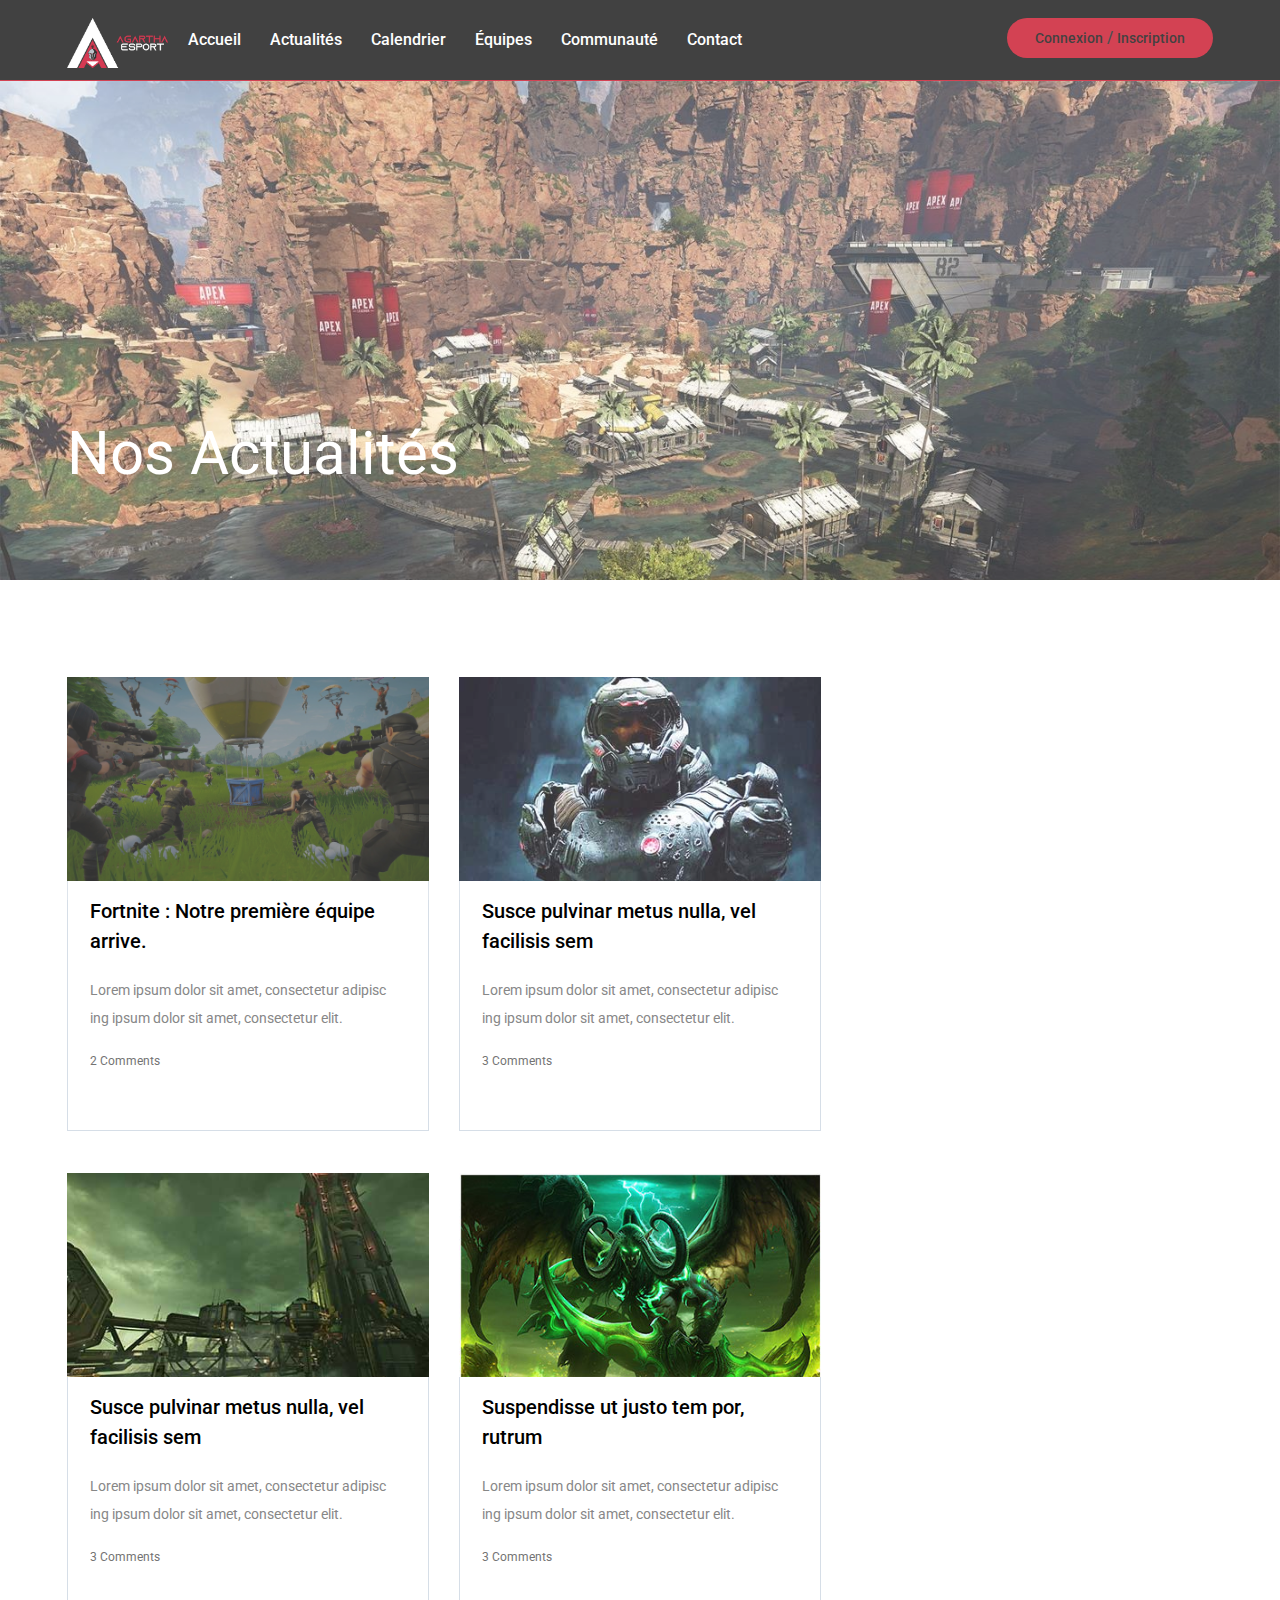
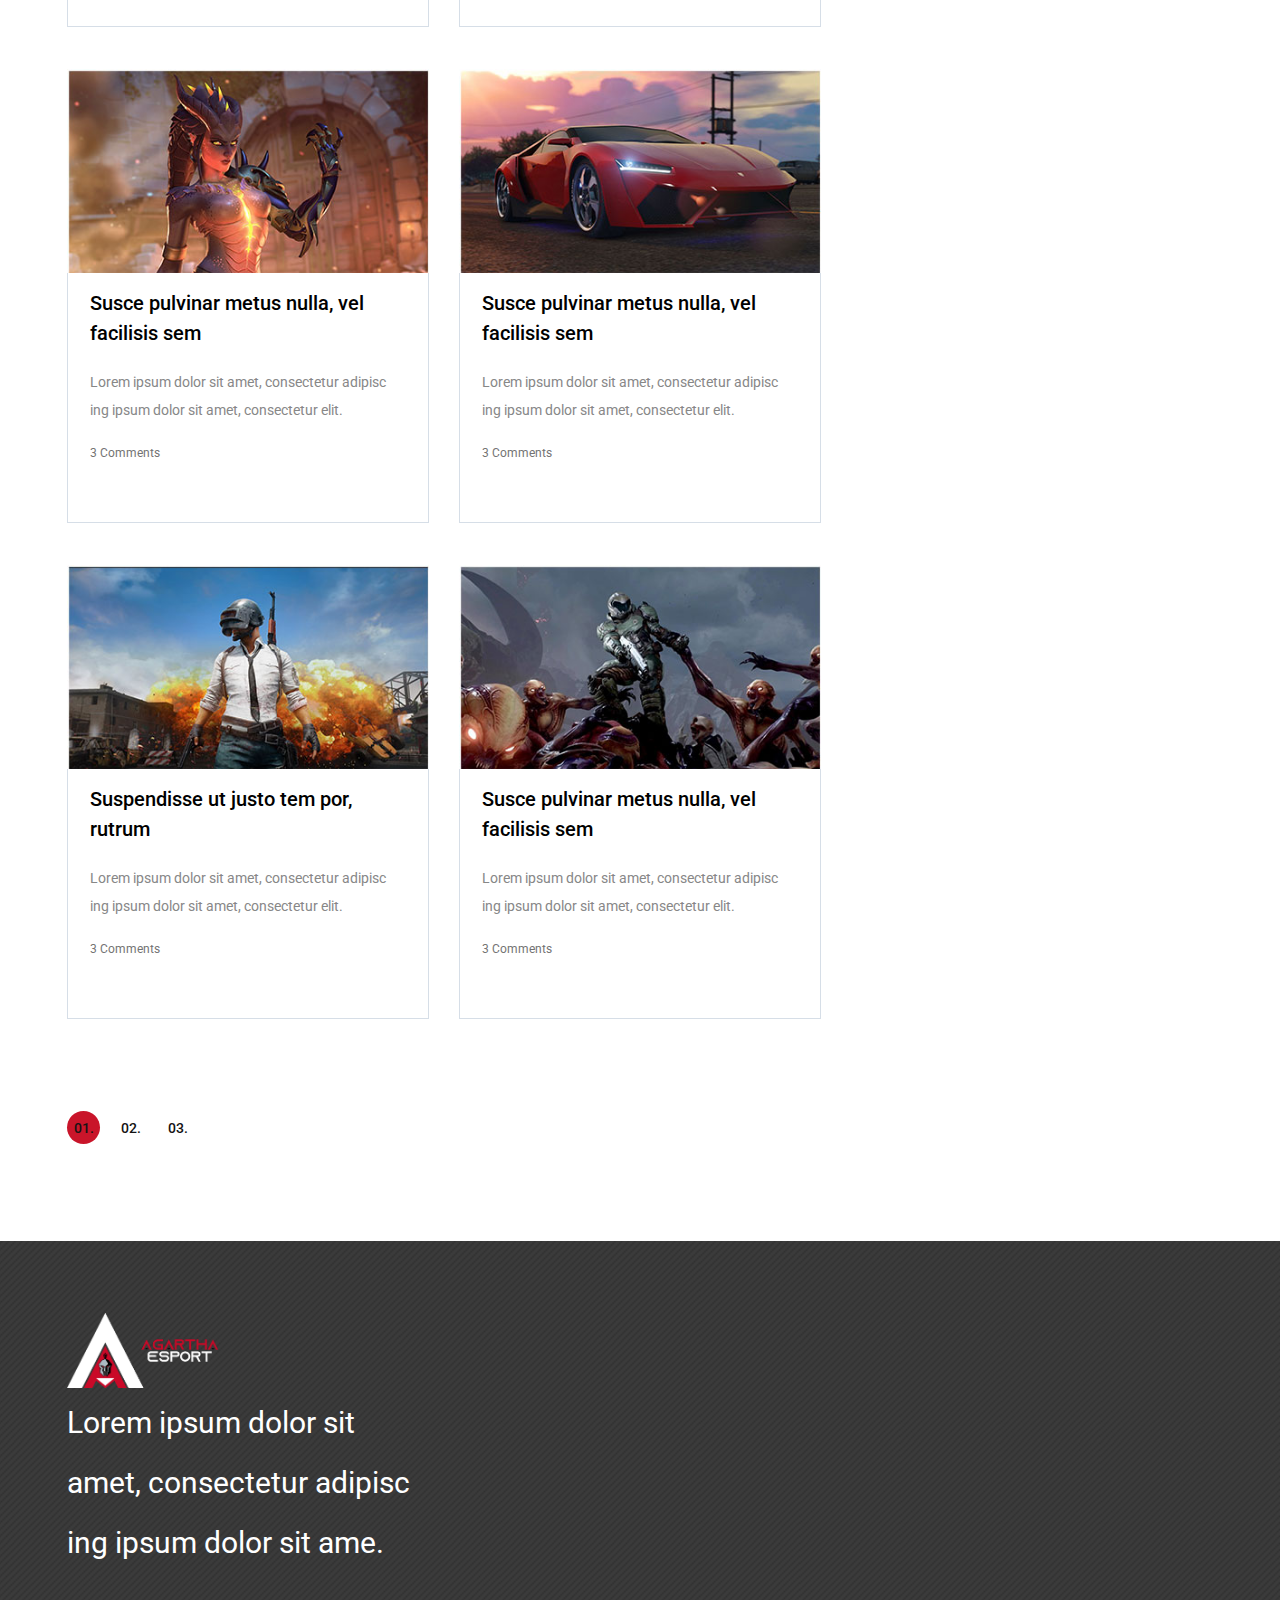
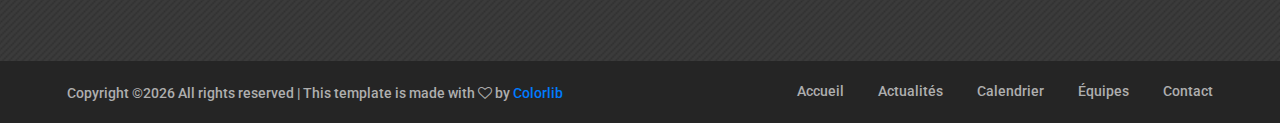
==== commit feb7b2b5: "correction bug" ====
--- a/actualité.html
+++ b/actualité.html
@@ -8,302 +8,233 @@
 	<meta name="viewport" content="width=device-width, initial-scale=1.0">
 	<!-- Favicon -->   
 	<link href="img/PP%20Facebook.jpg" rel="shortcut icon"/>
-	
+
 	<!-- Google Fonts -->
 	<link href="https://fonts.googleapis.com/css?family=Roboto:400,400i,500,500i,700,700i" rel="stylesheet">
+
+	<!-- Stylesheets -->
+		<link rel="stylesheet" href="css/bootstrap.min.css"/>
+		<link rel="stylesheet" href="css/font-awesome.min.css"/>
+		<link rel="stylesheet" href="css/owl.carousel.css"/>
+		<link rel="stylesheet" href="sass/style.css"/>
+		<link rel="stylesheet" href="css/animate.css"/>
 	
-	<!-- Stylesheets -->
-	<link rel="stylesheet" href="css/bootstrap.min.css"/>
-	<link rel="stylesheet" href="css/font-awesome.min.css"/>
-	<link rel="stylesheet" href="css/owl.carousel.css"/>
-	<link rel="stylesheet" href="sass/style.css"/>
-	<link rel="stylesheet" href="css/animate.css"/>
-	
-	
-	
+
+
 	<!--[if lt IE 9]>
-		<script src="https://oss.maxcdn.com/html5shiv/3.7.2/html5shiv.min.js"></script>
-		<script src="https://oss.maxcdn.com/respond/1.4.2/respond.min.js"></script>
-		<![endif]-->
-		
-	</head>
-	<body>
-		<!-- Page Preloder -->
-		<div id="preloder">
-			<div class="loader"></div>
-		</div>
-		
-		<!-- Header section -->
-		<header class="header-section">
+	  <script src="https://oss.maxcdn.com/html5shiv/3.7.2/html5shiv.min.js"></script>
+	  <script src="https://oss.maxcdn.com/respond/1.4.2/respond.min.js"></script>
+	<![endif]-->
+
+</head>
+<body>
+	<!-- Page Preloder -->
+	<div id="preloder">
+		<div class="loader"></div>
+	</div>
+
+	<!-- Header section -->
+	<header class="header-section">
+		<div class="container">
+			<!-- logo -->
+			<a class="site-logo" href="index.html">
+				<img src="img/Logo Agartha.png" alt="" height="50px">
+			</a>
+			<div class="user-panel">
+				<a href="#">Connexion</a>  /  <a href="#">Inscription</a>
+			</div>
+			<!-- responsive -->
+			<div class="nav-switch">
+				<i class="fa fa-bars"></i>
+			</div>
+			<!-- site menu -->
+			<nav class="main-menu">
+				<ul>
+					<li><a href="index.html">Accueil</a></li>
+					<li><a href="actualité.html">Actualités</a></li>
+					<li><a href="#">Calendrier</a></li>
+					<li><a href="equipe.html">Équipes</a></li>
+					<li><a href="#">Communauté</a></li>
+					<li><a href="contact.html">Contact</a></li>
+				</ul>
+			</nav>
+		</div>
+	</header>
+	<!-- Header section end -->
+
+
+	<!-- Latest news section -->
+	<!-- <div class="latest-news-section">
+		<div class="ln-title">Latest News</div>
+		<div class="news-ticker">
+			<div class="news-ticker-contant">
+				<div class="nt-item"><span class="new">new</span>Lorem ipsum dolor sit amet, consectetur adipiscing elit. </div>
+				<div class="nt-item"><span class="strategy">strategy</span>Isum dolor sit amet, consectetur adipiscing elit. </div>
+				<div class="nt-item"><span class="racing">racing</span>Isum dolor sit amet, consectetur adipiscing elit. </div>
+			</div>
+		</div>
+	</div> -->
+	<!-- Latest news section end
+
+
+	<!-- Page info section -->
+	<section class="page-info-section set-bg" data-setbg="img/apex-paysage.jpg">
+		<div class="pi-content">
 			<div class="container">
-				<!-- logo -->
-				<a class="site-logo" href="index.html">
-					<img src="img/Logo Agartha.png" alt="" height="50px">
-				</a>
-				<div class="user-panel">
-					<a href="#">Connexion</a>  /  <a href="#">Inscription</a>
-				</div>
-				<!-- responsive -->
-				<div class="nav-switch">
-					<i class="fa fa-bars"></i>
-				</div>
-				<!-- site menu -->
-				<nav class="main-menu">
-					<ul>
-						<li><a href="index.html">Accueil</a></li>
-						<li><a href="actualité.html">Actualités</a></li>
-						<li><a href="#">Calendrier</a></li>
-						<li><a href="equipe.html">Équipes</a></li>
-						<li><a href="#">Communauté</a></li>
-						<li><a href="contact.html">Contact</a></li>
-					</ul>
-				</nav>
-			</div>
-		</header>
-		<!-- Header section end -->
-		
-		
-		<!-- Latest news section -->
-		<!-- <div class="latest-news-section">
-			<div class="ln-title">Latest News</div>
-			<div class="news-ticker">
-				<div class="news-ticker-contant">
-					<div class="nt-item"><span class="new">new</span>Lorem ipsum dolor sit amet, consectetur adipiscing elit. </div>
-					<div class="nt-item"><span class="strategy">strategy</span>Isum dolor sit amet, consectetur adipiscing elit. </div>
-					<div class="nt-item"><span class="racing">racing</span>Isum dolor sit amet, consectetur adipiscing elit. </div>
-				</div>
-			</div>
-		</div> -->
-		<!-- Latest news section end
-			
-			
-			<!-- Page info section -->
-			<section class="page-info-section set-bg" data-setbg="img/apex-paysage.jpg">
-				<div class="pi-content">
-					<div class="container">
-						<div class="row">
-							<div class="col-xl-5 col-lg-6 text-white">
-								<h2>Nos Actualités</h2>
-								<!--<p>Lorem ipsum dolor sit amet, consectetur adipiscing elit. Donec malesuada lorem maximus mauris scelerisque, at rutrum nulla dictum.</p> -->
-							</div>
-						</div>
+				<div class="row">
+				    <div class="col-xl-5 col-lg-6 text-white">
+						<h2>Nos Actualités</h2>
+						<!--<p>Lorem ipsum dolor sit amet, consectetur adipiscing elit. Donec malesuada lorem maximus mauris scelerisque, at rutrum nulla dictum.</p> -->
+				    </div>
+                </div>
+            </div>
+        </div>
+	</section>
+	<!-- Page info section -->
+
+
+	<!-- Page section -->
+	<section class="page-section recent-game-page spad">
+		<div class="container">
+			<div class="row">
+				<div class="col-lg-8">
+					<div class="row">
+						<div class="col-md-6">
+							<div class="recent-game-item">
+								<div class="rgi-thumb set-bg" data-setbg="img/fortnite-a.jpg"></div>
+								<div class="rgi-content">
+                                    <h5><a class="lienversblog" href="blog.html">Fortnite : Notre première équipe arrive.</a></h5>
+									<p>Lorem ipsum dolor sit amet, consectetur adipisc ing ipsum dolor sit amet, consectetur elit. </p>
+									<a href="#" class="comment">2 Comments</a>
+								</div>
+							</div>	
+						</div>
+						<div class="col-md-6">
+							<div class="recent-game-item">
+								<div class="rgi-thumb set-bg" data-setbg="img/recent-game/2.jpg"></div>
+								<div class="rgi-content">
+									<h5><a class="lienversblog" href="blog.html">Susce pulvinar metus nulla, vel  facilisis sem </h5>
+									<p>Lorem ipsum dolor sit amet, consectetur adipisc ing ipsum dolor sit amet, consectetur elit. </p>
+									<a href="#" class="comment">3 Comments</a>
+								</div>
+							</div>	
+						</div>
+						<div class="col-md-6">
+							<div class="recent-game-item">
+								<div class="rgi-thumb set-bg" data-setbg="img/recent-game/3.jpg"></div>
+								<div class="rgi-content">
+									<h5><a class="lienversblog" href="blog.html">Susce pulvinar metus nulla, vel  facilisis sem </h5>
+									<p>Lorem ipsum dolor sit amet, consectetur adipisc ing ipsum dolor sit amet, consectetur elit. </p>
+									<a href="#" class="comment">3 Comments</a>
+								</div>
+							</div>	
+						</div>
+						<div class="col-md-6">
+							<div class="recent-game-item">
+								<div class="rgi-thumb set-bg" data-setbg="img/recent-game/4.jpg"></div>
+								<div class="rgi-content">
+									<h5><a class="lienversblog" href="blog.html">Suspendisse ut justo tem por, rutrum</h5>
+									<p>Lorem ipsum dolor sit amet, consectetur adipisc ing ipsum dolor sit amet, consectetur elit. </p>
+									<a href="#" class="comment">3 Comments</a>
+								</div>
+							</div>	
+						</div>
+						<div class="col-md-6">
+							<div class="recent-game-item">
+								<div class="rgi-thumb set-bg" data-setbg="img/recent-game/5.jpg"></div>
+								<div class="rgi-content">
+									<h5><a class="lienversblog" href="blog.html">Susce pulvinar metus nulla, vel  facilisis sem </h5>
+									<p>Lorem ipsum dolor sit amet, consectetur adipisc ing ipsum dolor sit amet, consectetur elit. </p>
+									<a href="#" class="comment">3 Comments</a>
+								</div>
+							</div>	
+						</div>
+						<div class="col-md-6">
+							<div class="recent-game-item">
+								<div class="rgi-thumb set-bg" data-setbg="img/recent-game/6.jpg"></div>
+								<div class="rgi-content">
+									<h5><a class="lienversblog" href="blog.html">Susce pulvinar metus nulla, vel  facilisis sem </h5>
+									<p>Lorem ipsum dolor sit amet, consectetur adipisc ing ipsum dolor sit amet, consectetur elit. </p>
+									<a href="#" class="comment">3 Comments</a>
+								</div>
+							</div>	
+						</div>
+						<div class="col-md-6">
+							<div class="recent-game-item">
+								<div class="rgi-thumb set-bg" data-setbg="img/recent-game/7.jpg"></div>
+								<div class="rgi-content">
+									<h5><a class="lienversblog" href="blog.html">Suspendisse ut justo tem por, rutrum</h5>
+									<p>Lorem ipsum dolor sit amet, consectetur adipisc ing ipsum dolor sit amet, consectetur elit. </p>
+									<a href="#" class="comment">3 Comments</a>
+								</div>
+							</div>	
+						</div>
+						<div class="col-md-6">
+							<div class="recent-game-item">
+								<div class="rgi-thumb set-bg" data-setbg="img/recent-game/8.jpg"></div>
+								<div class="rgi-content">
+									<h5><a class="lienversblog" href="blog.html">Susce pulvinar metus nulla, vel  facilisis sem </h5>
+									<p>Lorem ipsum dolor sit amet, consectetur adipisc ing ipsum dolor sit amet, consectetur elit. </p>
+									<a href="#" class="comment">3 Comments</a>
+								</div>
+							</div>	
+						</div>
+					</div>
+					<div class="site-pagination">
+						<span class="active">01.</span>
+						<a href="#">02.</a>
+						<a href="#">03.</a>
 					</div>
 				</div>
-			</section>
-			<!-- Page info section -->
-			
-			
-			<!-- Page section -->
-			<section class="page-section recent-game-page spad">
-				<div class="container">
-					<div class="row">
-						<div class="col-lg-8">
-							<div class="row">
-								<div class="col-md-6">
-									<div class="recent-game-item">
-										<div class="rgi-thumb set-bg" data-setbg="img/fortnite-a.jpg"></div>
-										<div class="rgi-content">
-											<h5><a class="lienversblog" href="blog.html">Fortnite : Notre première équipe arrive.</a></h5>
-											<p>Lorem ipsum dolor sit amet, consectetur adipisc ing ipsum dolor sit amet, consectetur elit. </p>
-											<a href="#" class="comment">2 Comments</a>
-										</div>
-									</div>	
-								</div>
-								<div class="col-md-6">
-									<div class="recent-game-item">
-										<div class="rgi-thumb set-bg" data-setbg="img/recent-game/2.jpg"></div>
-										<div class="rgi-content">
-											<h5><a class="lienversblog" href="blog.html">Susce pulvinar metus nulla, vel  facilisis sem </h5>
-												<p>Lorem ipsum dolor sit amet, consectetur adipisc ing ipsum dolor sit amet, consectetur elit. </p>
-												<a href="#" class="comment">3 Comments</a>
-											</div>
-										</div>	
-									</div>
-									<div class="col-md-6">
-										<div class="recent-game-item">
-											<div class="rgi-thumb set-bg" data-setbg="img/recent-game/3.jpg"></div>
-											<div class="rgi-content">
-												<h5><a class="lienversblog" href="blog.html">Susce pulvinar metus nulla, vel  facilisis sem </h5>
-													<p>Lorem ipsum dolor sit amet, consectetur adipisc ing ipsum dolor sit amet, consectetur elit. </p>
-													<a href="#" class="comment">3 Comments</a>
-												</div>
-											</div>	
-										</div>
-										<div class="col-md-6">
-											<div class="recent-game-item">
-												<div class="rgi-thumb set-bg" data-setbg="img/recent-game/4.jpg"></div>
-												<div class="rgi-content">
-													<h5><a class="lienversblog" href="blog.html">Suspendisse ut justo tem por, rutrum</h5>
-														<p>Lorem ipsum dolor sit amet, consectetur adipisc ing ipsum dolor sit amet, consectetur elit. </p>
-														<a href="#" class="comment">3 Comments</a>
-													</div>
-												</div>	
-											</div>
-											<div class="col-md-6">
-												<div class="recent-game-item">
-													<div class="rgi-thumb set-bg" data-setbg="img/recent-game/5.jpg"></div>
-													<div class="rgi-content">
-														<h5><a class="lienversblog" href="blog.html">Susce pulvinar metus nulla, vel  facilisis sem </h5>
-															<p>Lorem ipsum dolor sit amet, consectetur adipisc ing ipsum dolor sit amet, consectetur elit. </p>
-															<a href="#" class="comment">3 Comments</a>
-														</div>
-													</div>	
-												</div>
-												<div class="col-md-6">
-													<div class="recent-game-item">
-														<div class="rgi-thumb set-bg" data-setbg="img/recent-game/6.jpg"></div>
-														<div class="rgi-content">
-															<h5><a class="lienversblog" href="blog.html">Susce pulvinar metus nulla, vel  facilisis sem </h5>
-																<p>Lorem ipsum dolor sit amet, consectetur adipisc ing ipsum dolor sit amet, consectetur elit. </p>
-																<a href="#" class="comment">3 Comments</a>
-															</div>
-														</div>	
-													</div>
-													<div class="col-md-6">
-														<div class="recent-game-item">
-															<div class="rgi-thumb set-bg" data-setbg="img/recent-game/7.jpg"></div>
-															<div class="rgi-content">
-																<h5><a class="lienversblog" href="blog.html">Suspendisse ut justo tem por, rutrum</h5>
-																	<p>Lorem ipsum dolor sit amet, consectetur adipisc ing ipsum dolor sit amet, consectetur elit. </p>
-																	<a href="#" class="comment">3 Comments</a>
-																</div>
-															</div>	
-														</div>
-														<div class="col-md-6">
-															<div class="recent-game-item">
-																<div class="rgi-thumb set-bg" data-setbg="img/recent-game/8.jpg"></div>
-																<div class="rgi-content">
-																	<h5><a class="lienversblog" href="blog.html">Susce pulvinar metus nulla, vel  facilisis sem </h5>
-																		<p>Lorem ipsum dolor sit amet, consectetur adipisc ing ipsum dolor sit amet, consectetur elit. </p>
-																		<a href="#" class="comment">3 Comments</a>
-																	</div>
-																</div>	
-															</div>
-														</div>
-														<div class="site-pagination">
-															<span class="active">01.</span>
-															<a href="#">02.</a>
-															<a href="#">03.</a>
-														</div>
-													</div>
-													
-													
-													
-												</div>
-											</div>
-										</section>
-										<!-- Page section end -->
-										
-										
-										<!-- Footer top section -->
-										<section class="footer-top-section">
-											<div class="container">
-												<div class="footer-top-bg">
-													<img src="img/maverick.png" alt="">
-												</div>
-												<div class="row">
-													<div class="col-lg-4">
-														<div class="footer-logo text-white">
-															<img src="img/Logo Agartha.png" alt="">
-															<p>Agartha, go to the top. </p>
-														</div>
-													</div>
-													<!-- <div class="col-lg-4 col-md-6">
-														<div class="footer-widget mb-5 mb-md-0">
-															<h4 class="fw-title">Latest Posts</h4>
-															<div class="latest-blog">
-																<div class="lb-item">
-																	<div class="lb-thumb set-bg" data-setbg="img/latest-blog/1.jpg"></div>
-																	<div class="lb-content">
-																		<div class="lb-date">June 21, 2018</div>
-																		<p>Lorem ipsum dolor sit amet, consectetur adipisc ing ipsum </p>
-																		<a href="#" class="lb-author">By Admin</a>
-																	</div>
-																</div>
-																<div class="lb-item">
-																	<div class="lb-thumb set-bg" data-setbg="img/latest-blog/2.jpg"></div>
-																	<div class="lb-content">
-																		<div class="lb-date">June 21, 2018</div>
-																		<p>Lorem ipsum dolor sit amet, consectetur adipisc ing ipsum </p>
-																		<a href="#" class="lb-author">By Admin</a>
-																	</div>
-																</div>
-																<div class="lb-item">
-																	<div class="lb-thumb set-bg" data-setbg="img/latest-blog/3.jpg"></div>
-																	<div class="lb-content">
-																		<div class="lb-date">June 21, 2018</div>
-																		<p>Lorem ipsum dolor sit amet, consectetur adipisc ing ipsum </p>
-																		<a href="#" class="lb-author">By Admin</a>
-																	</div>
-																</div>
-															</div>
-														</div>
-													</div>
-													<div class="col-lg-4 col-md-6">
-														<div class="footer-widget">
-															<h4 class="fw-title">Top Comments</h4>
-															<div class="top-comment">
-																<div class="tc-item">
-																	<div class="tc-thumb set-bg" data-setbg="img/authors/1.jpg"></div>
-																	<div class="tc-content">
-																		<p><a href="#">James Smith</a> <span>on</span>  Lorem ipsum dolor sit amet, co</p>
-																		<div class="tc-date">June 21, 2018</div>
-																	</div>
-																</div>
-																<div class="tc-item">
-																	<div class="tc-thumb set-bg" data-setbg="img/authors/2.jpg"></div>
-																	<div class="tc-content">
-																		<p><a href="#">James Smith</a> <span>on</span>  Lorem ipsum dolor sit amet, co</p>
-																		<div class="tc-date">June 21, 2018</div>
-																	</div>
-																</div>
-																<div class="tc-item">
-																	<div class="tc-thumb set-bg" data-setbg="img/authors/3.jpg"></div>
-																	<div class="tc-content">
-																		<p><a href="#">James Smith</a> <span>on</span>  Lorem ipsum dolor sit amet, co</p>
-																		<div class="tc-date">June 21, 2018</div>
-																	</div>
-																</div>
-																<div class="tc-item">
-																	<div class="tc-thumb set-bg" data-setbg="img/authors/4.jpg"></div>
-																	<div class="tc-content">
-																		<p><a href="#">James Smith</a> <span>on</span>  Lorem ipsum dolor sit amet, co</p>
-																		<div class="tc-date">June 21, 2018</div>
-																	</div>
-																</div>
-															</div>
-														</div> -->
-													</div>
-												</div>
-											</section>
-											<!-- Footer top section end -->
-											
-											
-											<!-- Footer section -->
-											<footer class="footer-section">
-												<div class="container">
-													<ul class="footer-menu">
-														<li><a href="index.html">Accueil</a></li>
-														<li><a href="#">Actualités</a></li>
-														<li><a href="#">Calendrier</a></li>
-														<li><a href="review.html">Équipes</a></li>
-														<li><a href="#">Communauté</a></li>
-														<li><a href="contact.html">Contact</a></li>
-													</ul>
-													<p class="copyright"><!-- Link back to Colorlib can't be removed. Template is licensed under CC BY 3.0. -->
-														Copyright &copy;<script>document.write(new Date().getFullYear());</script> All rights reserved |</a>
-														<!-- Link back to Colorlib can't be removed. Template is licensed under CC BY 3.0. -->
-													</p>
-												</div>
-											</footer>
-											<!-- Footer section end -->
-											
-											
-											<!--====== Javascripts & Jquery ======-->
-											<script src="js/jquery-3.2.1.min.js"></script>
-											<script src="js/bootstrap.min.js"></script>
-											<script src="js/owl.carousel.min.js"></script>
-											<script src="js/jquery.marquee.min.js"></script>
-											<script src="js/main.js"></script>
-										</body>
-										</html>+				
+					
+
+		</div>
+        </div>
+    </section>
+	<!-- Page section end -->
+
+
+	<!-- Footer top section -->
+	<section class="footer-top-section">
+			<div class="container">
+				<div class="row">
+					<div class="col-lg-4">
+						<div class="footer-logo text-white">
+							<img src="img/Logo Agartha.png" alt="" height="75px">
+							<p>Lorem ipsum dolor sit amet, consectetur adipisc ing ipsum dolor sit ame.</p>
+						</div>
+					</div>
+				</div>
+			</div>
+    </section>
+	<!-- Footer top section end -->
+
+	
+	<!-- Footer section -->
+	<footer class="footer-section">
+		<div class="container">
+			<ul class="footer-menu">
+				<li><a href="index.html">Accueil</a></li>
+					<li><a href="#">Actualités</a></li>
+					<li><a href="#">Calendrier</a></li>
+					<li><a href="community.html">Équipes</a></li>
+					<li><a href="contact.html">Contact</a></li>
+			</ul>
+			<p class="copyright"><!-- Link back to Colorlib can't be removed. Template is licensed under CC BY 3.0. -->
+Copyright &copy;<script>document.write(new Date().getFullYear());</script> All rights reserved | This template is made with <i class="fa fa-heart-o" aria-hidden="true"></i> by <a href="https://colorlib.com" target="_blank">Colorlib</a>
+<!-- Link back to Colorlib can't be removed. Template is licensed under CC BY 3.0. -->
+</p>
+		</div>
+	</footer>
+	<!-- Footer section end -->
+
+
+	<!--====== Javascripts & Jquery ======-->
+	<script src="js/jquery-3.2.1.min.js"></script>
+	<script src="js/bootstrap.min.js"></script>
+	<script src="js/owl.carousel.min.js"></script>
+	<script src="js/jquery.marquee.min.js"></script>
+	<script src="js/main.js"></script>
+    </body>
+</html>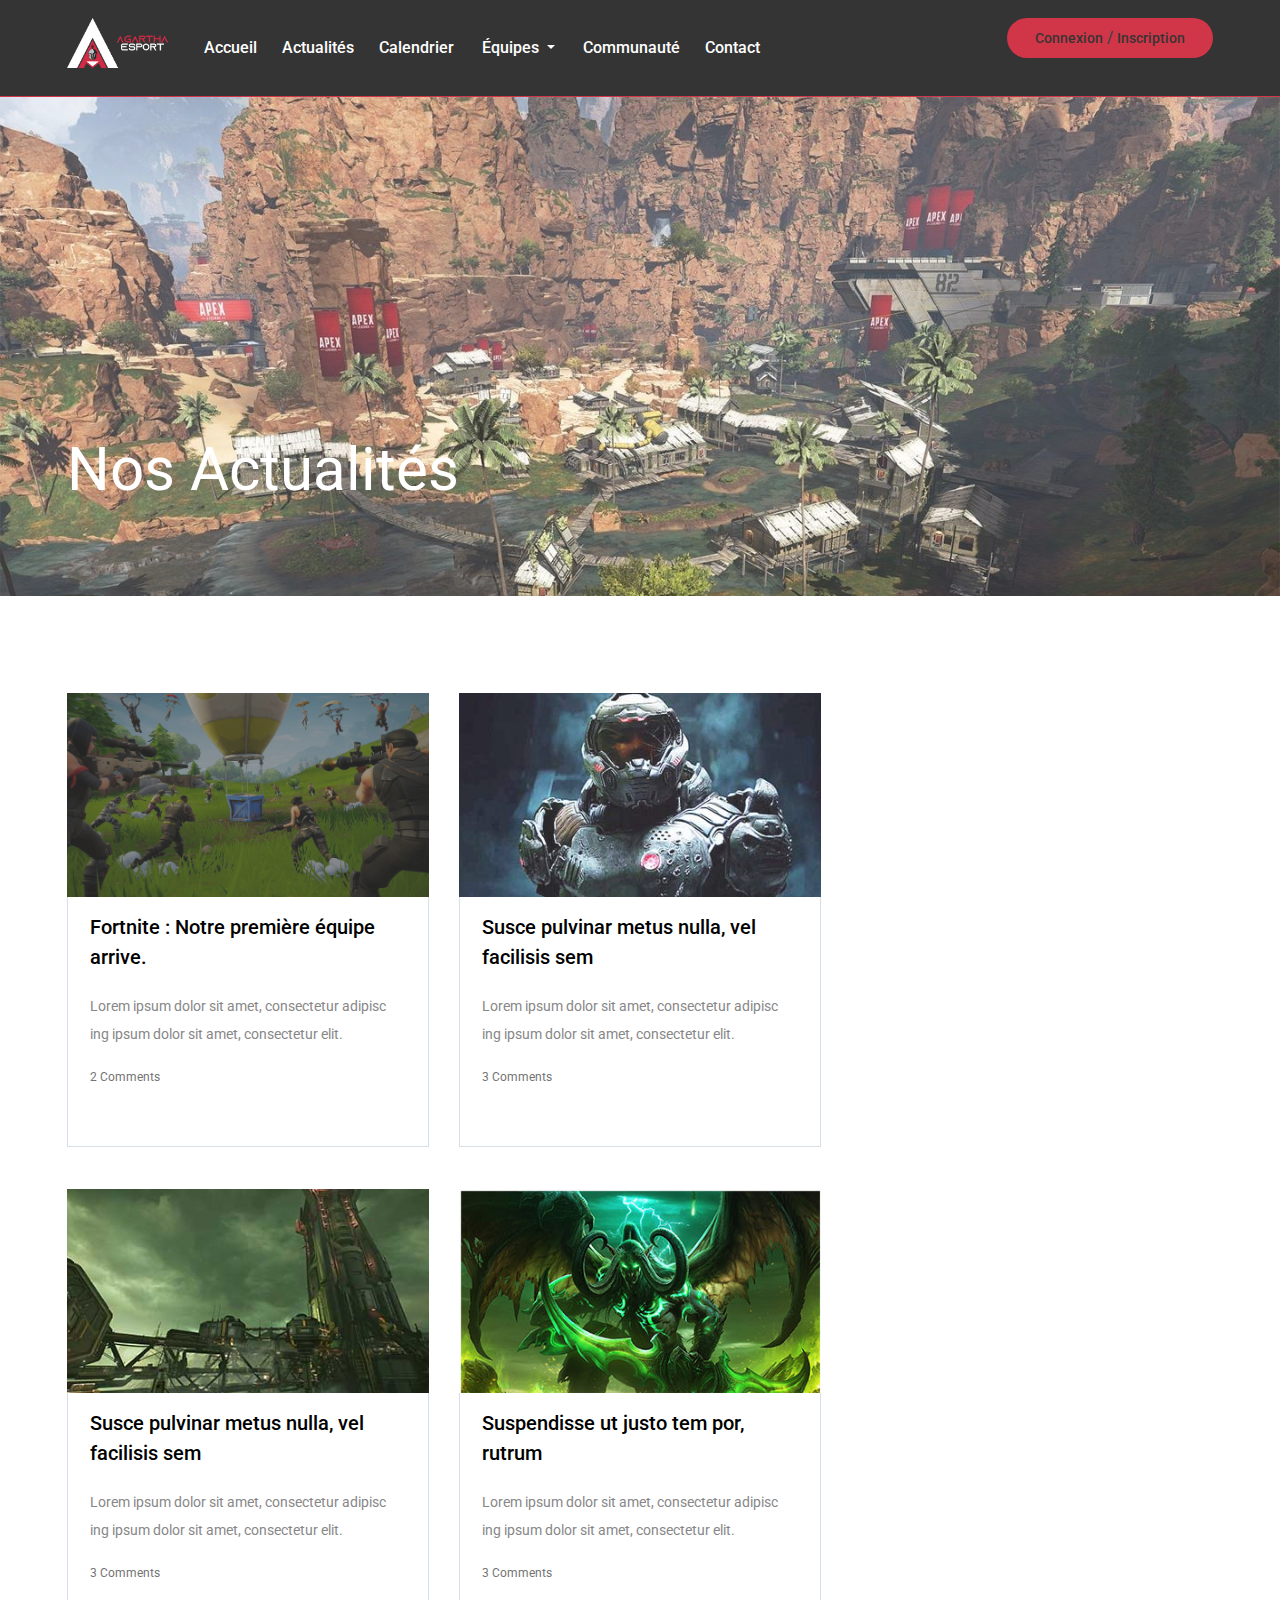
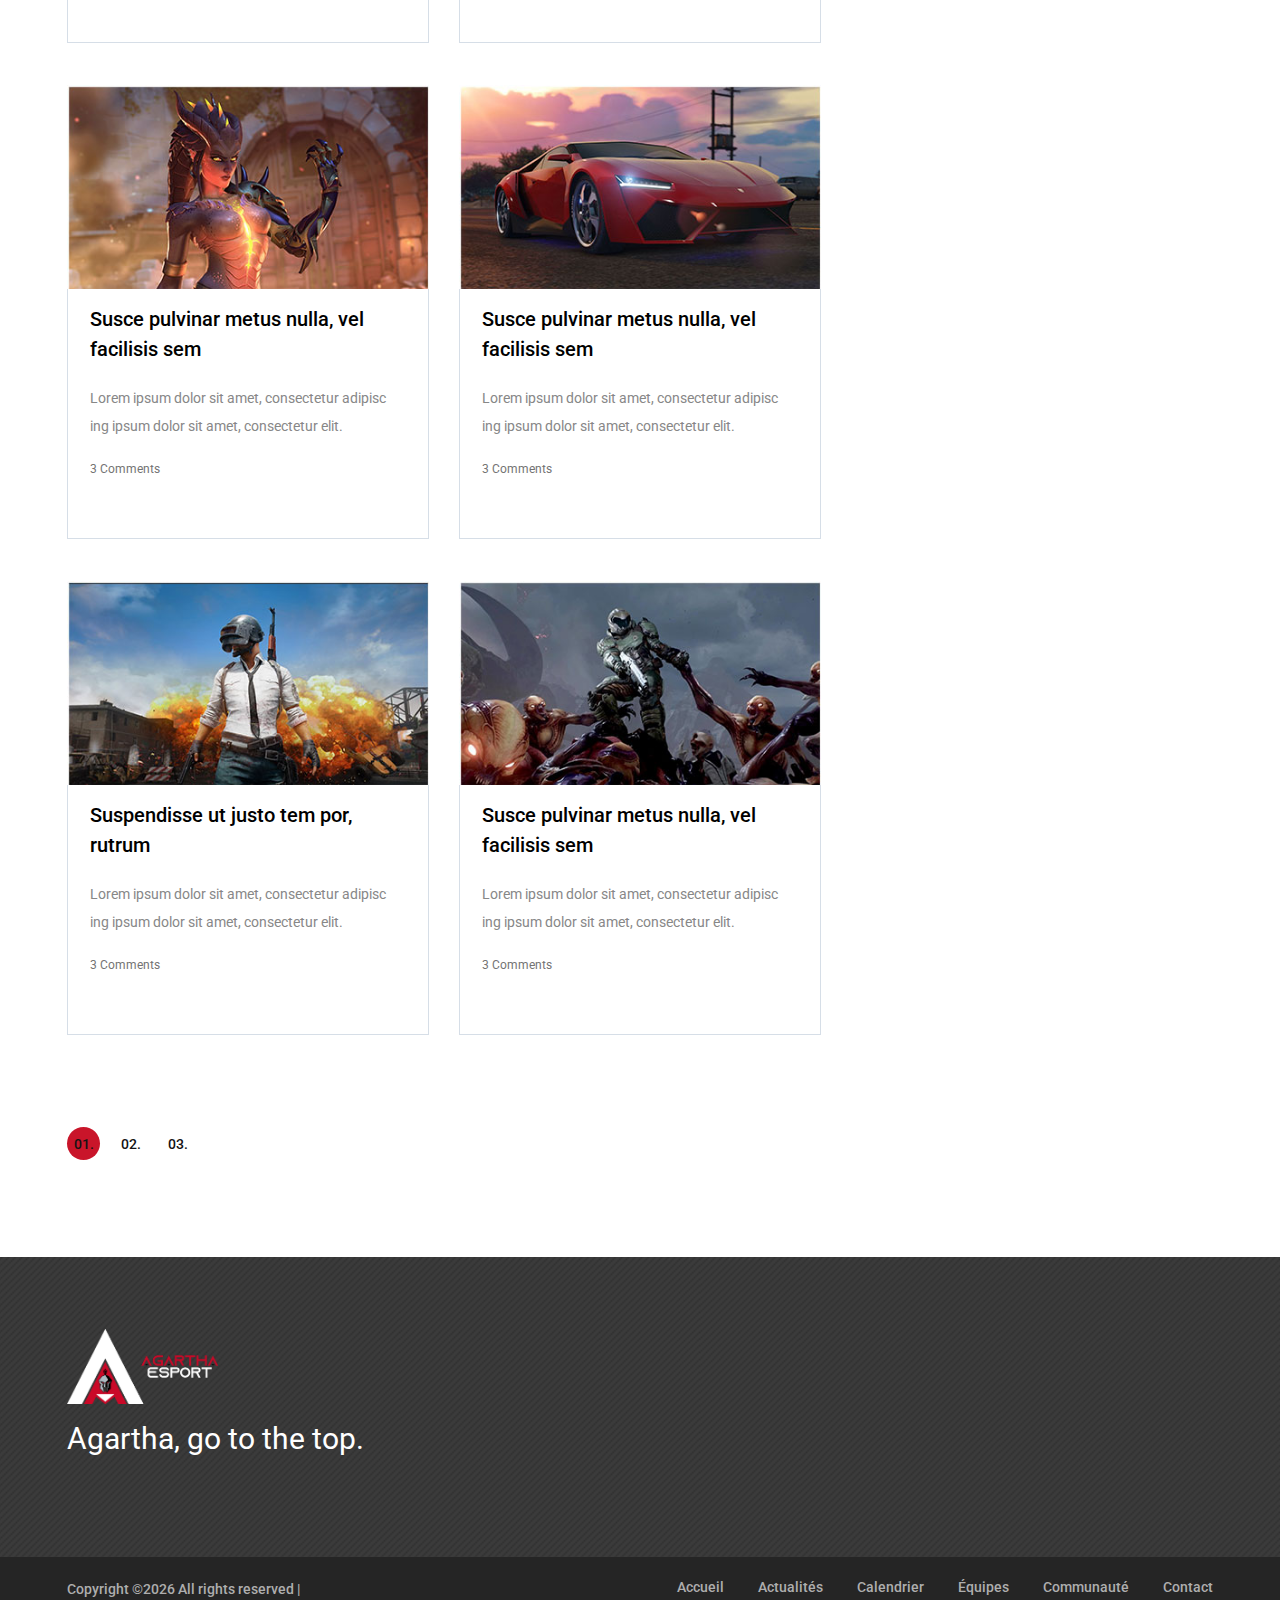
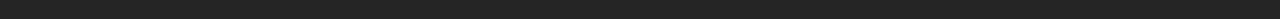
==== commit 4488cec2: "nav+footer" ====
--- a/actualité.html
+++ b/actualité.html
@@ -48,14 +48,39 @@
 				<i class="fa fa-bars"></i>
 			</div>
 			<!-- site menu -->
-			<nav class="main-menu">
-				<ul>
-					<li><a href="index.html">Accueil</a></li>
-					<li><a href="actualité.html">Actualités</a></li>
-					<li><a href="#">Calendrier</a></li>
-					<li><a href="equipe.html">Équipes</a></li>
-					<li><a href="#">Communauté</a></li>
-					<li><a href="contact.html">Contact</a></li>
+			<!-- <nav class="navbar navbar-expand-lg">
+				<ul class="navbar-nav mr-auto">
+					<li class="nav-item dropdown">
+						<a class="nav-link dropdown-toggle" href="#" id="navbarDropdown" role="button" data-toggle="dropdown" aria-haspopup="true" aria-expanded="false">
+							équipes
+						</a>
+						<div class="dropdown-menu" aria-labelledby="navbarDropdown">
+							<a class="dropdown-item" href="equipe.html">team fortnite</a>
+							<a class="dropdown-item" href="#">team apex</a>
+							<a class="dropdown-item" href="#">team r6</a>
+						</div>
+					</li>
+				</ul>
+			</nav> -->
+			
+			
+			<nav class="main-menu	 navbar navbar-expand-lg">
+				<ul class="navbar-nav mr-auto">
+					<li class="nav-item"><a href="index.html">Accueil</a></li>
+					<li class="nav-item"><a href="actualité.html">Actualités</a></li>
+					<li class="nav-item"><a href="#">Calendrier</a></li>
+					<li class="nav-item dropdown">
+						<a class="nav-link dropdown-toggle" href="#" id="navbarDropdown" role="button" data-toggle="dropdown" aria-haspopup="true" aria-expanded="false">
+							Équipes
+						</a>
+						<div class="dropdown-menu" aria-labelledby="navbarDropdown">
+							<a class="dropdown-item dd-items" href="equipe.html">Team Fortnite</a>
+							<a class="dropdown-item dd-items" href="#">Team Apex</a>
+							<a class="dropdown-item dd-items" href="#">Team R6</a>
+						</div>
+					</li>
+					<li class="nav-item"><a href="#">Communauté</a></li>
+					<li class="nav-item"><a href="contact.html">Contact</a></li>
 				</ul>
 			</nav>
 		</div>
@@ -197,34 +222,104 @@
 
 	<!-- Footer top section -->
 	<section class="footer-top-section">
-			<div class="container">
-				<div class="row">
-					<div class="col-lg-4">
-						<div class="footer-logo text-white">
-							<img src="img/Logo Agartha.png" alt="" height="75px">
-							<p>Lorem ipsum dolor sit amet, consectetur adipisc ing ipsum dolor sit ame.</p>
-						</div>
+		<div class="container">
+			<div class="footer-top-bg">
+				<img src="img/maverick.png" alt="">
+			</div>
+			<div class="row">
+				<div class="col-lg-4">
+					<div class="footer-logo text-white">
+						<img src="img/Logo Agartha.png" alt="">
+						<p>Agartha, go to the top. </p>
 					</div>
 				</div>
-			</div>
-    </section>
+				<!-- <div class="col-lg-4 col-md-6">
+					<div class="footer-widget mb-5 mb-md-0">
+						<h4 class="fw-title">Latest Posts</h4>
+						<div class="latest-blog">
+							<div class="lb-item">
+								<div class="lb-thumb set-bg" data-setbg="img/latest-blog/1.jpg"></div>
+								<div class="lb-content">
+									<div class="lb-date">June 21, 2018</div>
+									<p>Lorem ipsum dolor sit amet, consectetur adipisc ing ipsum </p>
+									<a href="#" class="lb-author">By Admin</a>
+								</div>
+							</div>
+							<div class="lb-item">
+								<div class="lb-thumb set-bg" data-setbg="img/latest-blog/2.jpg"></div>
+								<div class="lb-content">
+									<div class="lb-date">June 21, 2018</div>
+									<p>Lorem ipsum dolor sit amet, consectetur adipisc ing ipsum </p>
+									<a href="#" class="lb-author">By Admin</a>
+								</div>
+							</div>
+							<div class="lb-item">
+								<div class="lb-thumb set-bg" data-setbg="img/latest-blog/3.jpg"></div>
+								<div class="lb-content">
+									<div class="lb-date">June 21, 2018</div>
+									<p>Lorem ipsum dolor sit amet, consectetur adipisc ing ipsum </p>
+									<a href="#" class="lb-author">By Admin</a>
+								</div>
+							</div>
+						</div>
+					</div>
+				</div>
+				<div class="col-lg-4 col-md-6">
+					<div class="footer-widget">
+						<h4 class="fw-title">Top Comments</h4>
+						<div class="top-comment">
+							<div class="tc-item">
+								<div class="tc-thumb set-bg" data-setbg="img/authors/1.jpg"></div>
+								<div class="tc-content">
+									<p><a href="#">James Smith</a> <span>on</span>  Lorem ipsum dolor sit amet, co</p>
+									<div class="tc-date">June 21, 2018</div>
+								</div>
+							</div>
+							<div class="tc-item">
+								<div class="tc-thumb set-bg" data-setbg="img/authors/2.jpg"></div>
+								<div class="tc-content">
+									<p><a href="#">James Smith</a> <span>on</span>  Lorem ipsum dolor sit amet, co</p>
+									<div class="tc-date">June 21, 2018</div>
+								</div>
+							</div>
+							<div class="tc-item">
+								<div class="tc-thumb set-bg" data-setbg="img/authors/3.jpg"></div>
+								<div class="tc-content">
+									<p><a href="#">James Smith</a> <span>on</span>  Lorem ipsum dolor sit amet, co</p>
+									<div class="tc-date">June 21, 2018</div>
+								</div>
+							</div>
+							<div class="tc-item">
+								<div class="tc-thumb set-bg" data-setbg="img/authors/4.jpg"></div>
+								<div class="tc-content">
+									<p><a href="#">James Smith</a> <span>on</span>  Lorem ipsum dolor sit amet, co</p>
+									<div class="tc-date">June 21, 2018</div>
+								</div>
+							</div>
+						</div>
+					</div> -->
+				</div>
+			</div>
+		</div>
+	</section>
 	<!-- Footer top section end -->
-
+	
 	
 	<!-- Footer section -->
 	<footer class="footer-section">
 		<div class="container">
 			<ul class="footer-menu">
 				<li><a href="index.html">Accueil</a></li>
-					<li><a href="#">Actualités</a></li>
-					<li><a href="#">Calendrier</a></li>
-					<li><a href="community.html">Équipes</a></li>
-					<li><a href="contact.html">Contact</a></li>
+				<li><a href="#">Actualités</a></li>
+				<li><a href="#">Calendrier</a></li>
+				<li><a href="review.html">Équipes</a></li>
+				<li><a href="#">Communauté</a></li>
+				<li><a href="contact.html">Contact</a></li>
 			</ul>
 			<p class="copyright"><!-- Link back to Colorlib can't be removed. Template is licensed under CC BY 3.0. -->
-Copyright &copy;<script>document.write(new Date().getFullYear());</script> All rights reserved | This template is made with <i class="fa fa-heart-o" aria-hidden="true"></i> by <a href="https://colorlib.com" target="_blank">Colorlib</a>
-<!-- Link back to Colorlib can't be removed. Template is licensed under CC BY 3.0. -->
-</p>
+				Copyright &copy;<script>document.write(new Date().getFullYear());</script> All rights reserved |</a>
+				<!-- Link back to Colorlib can't be removed. Template is licensed under CC BY 3.0. -->
+			</p>
 		</div>
 	</footer>
 	<!-- Footer section end -->
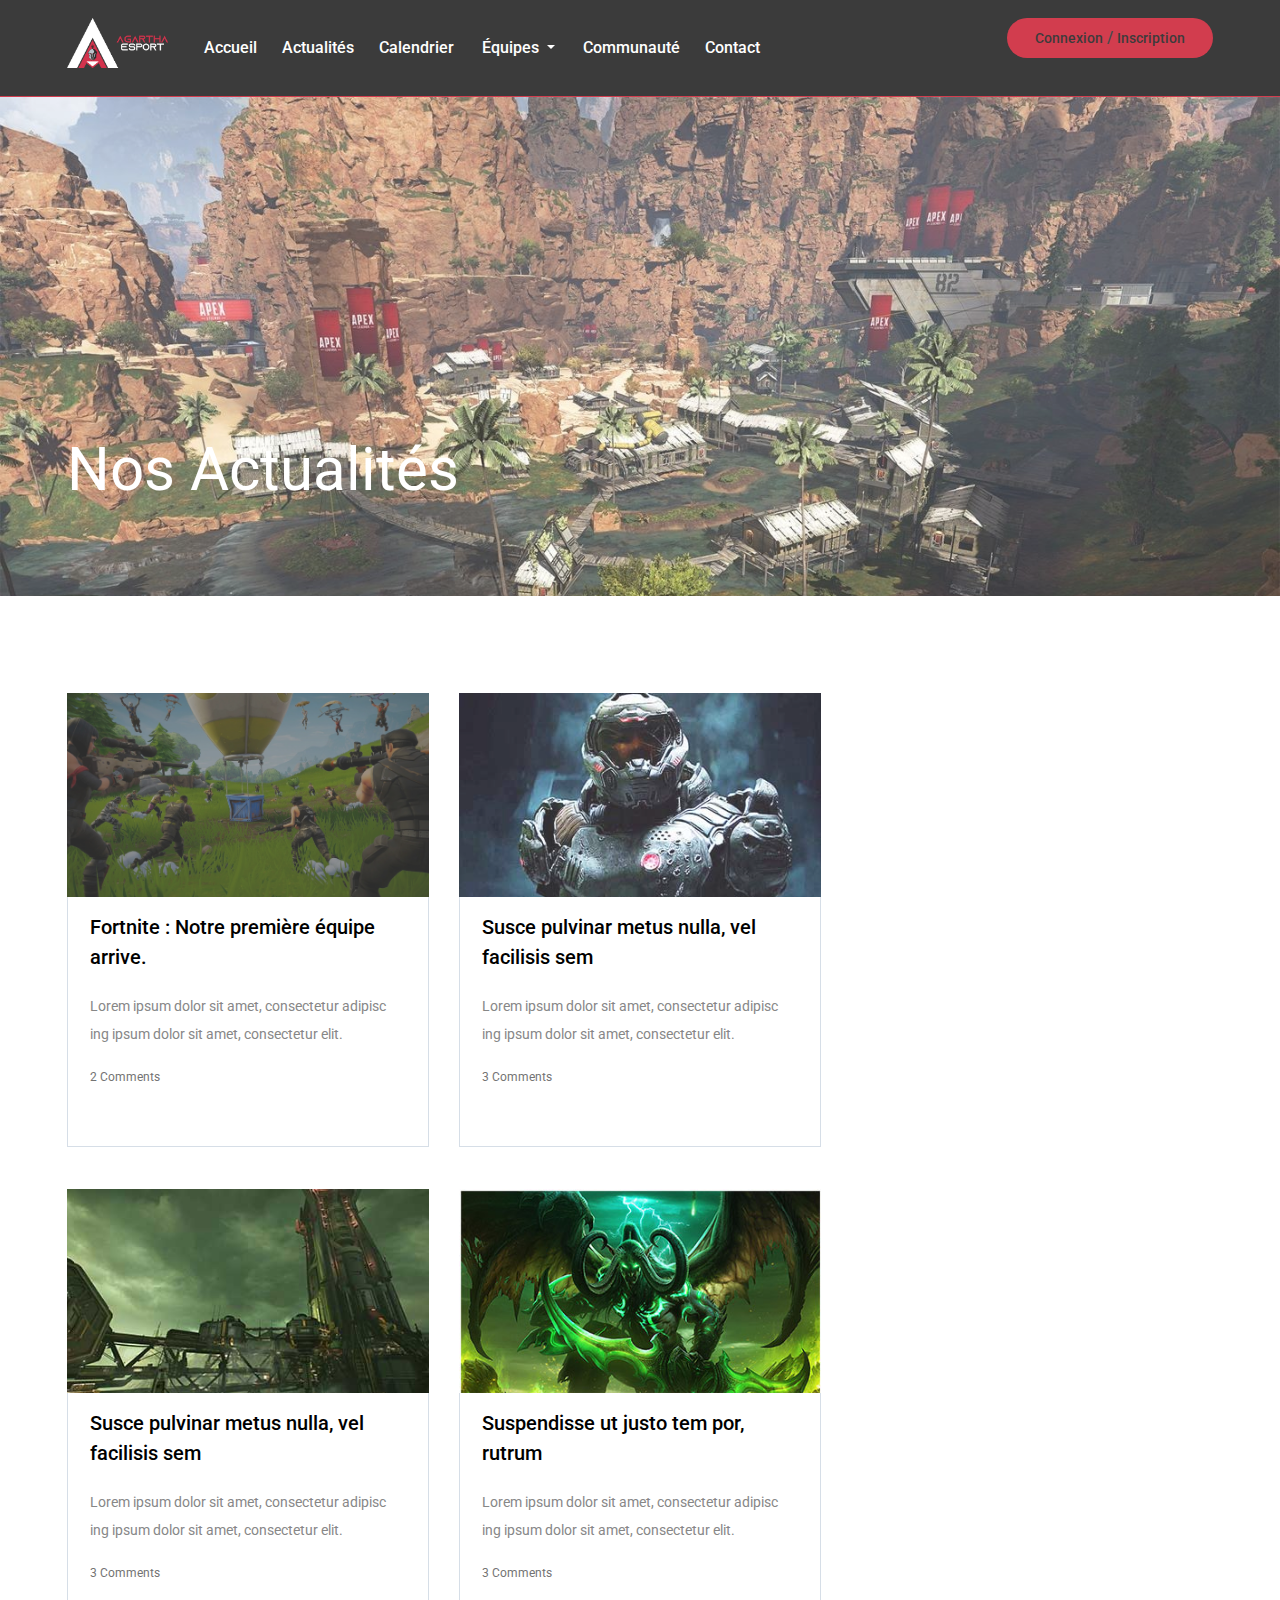
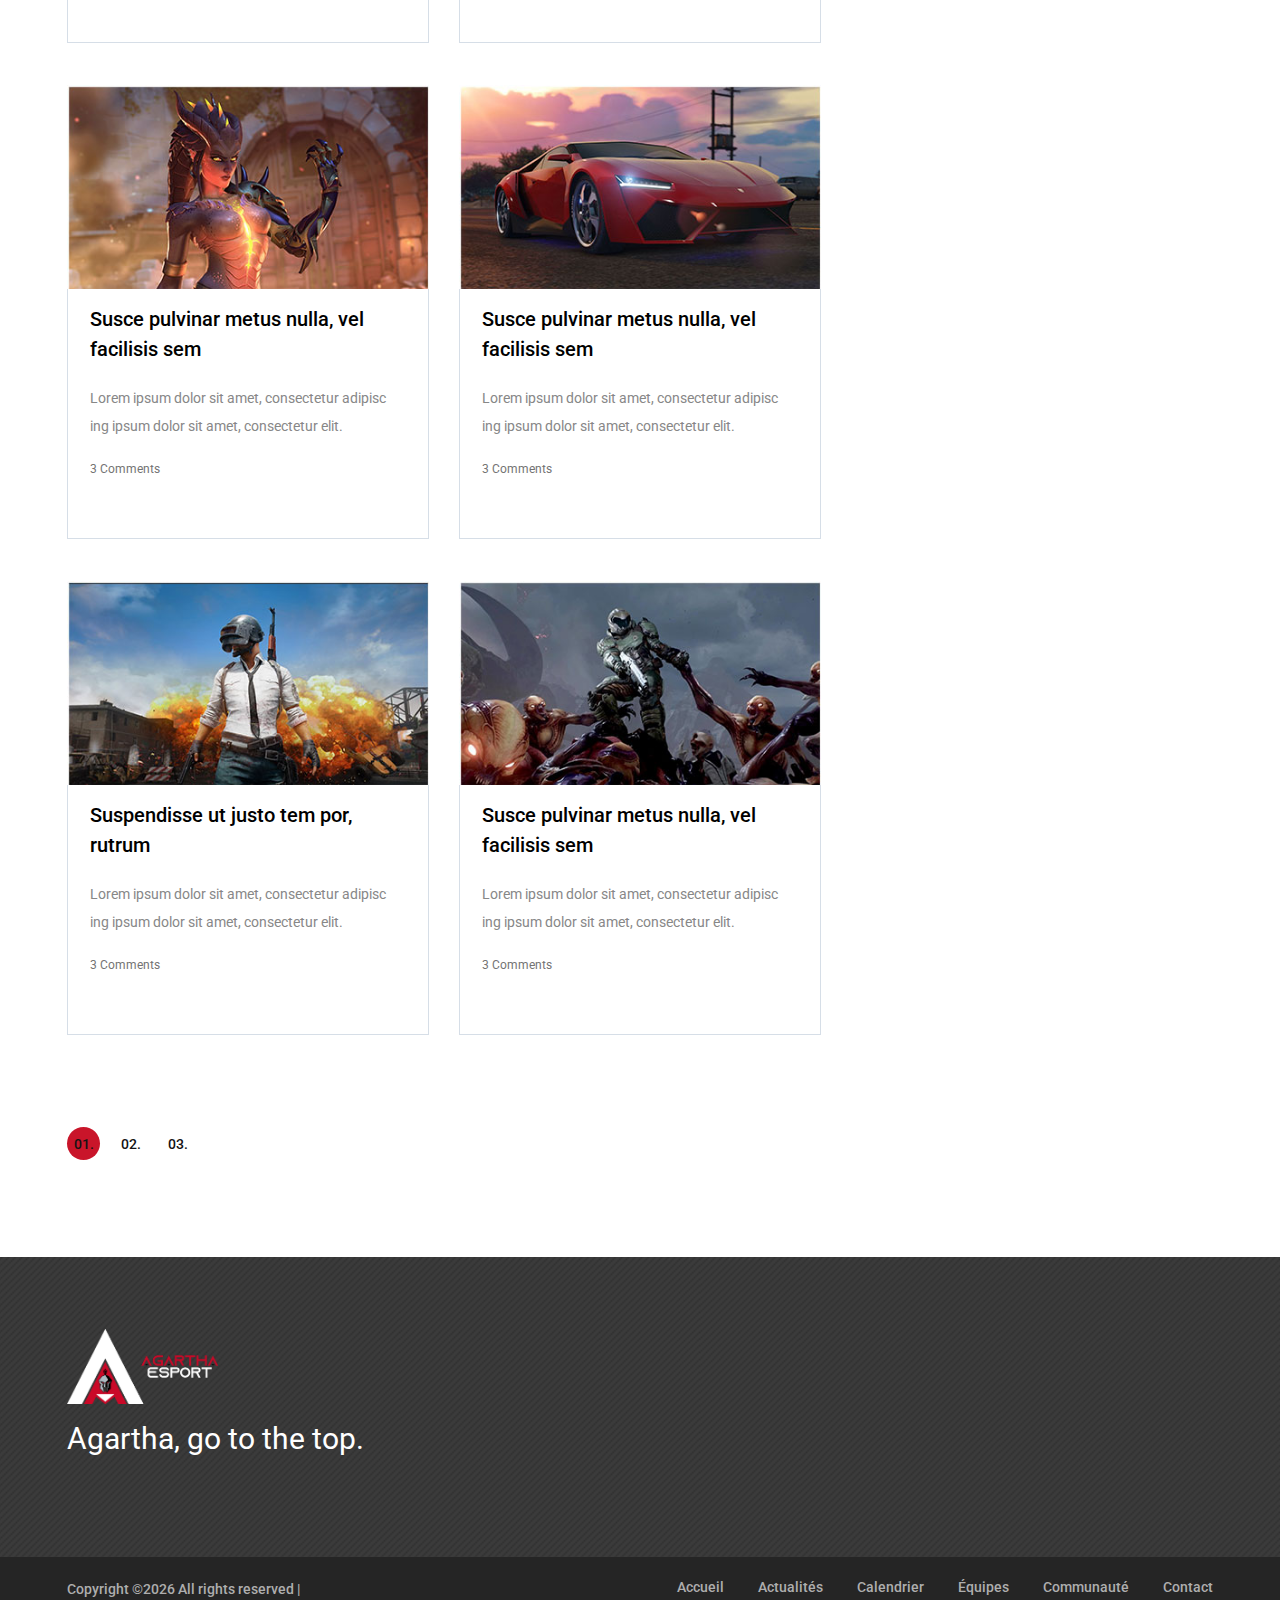
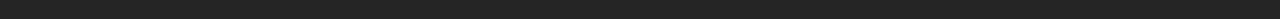
==== commit 2a10f87c: "suppression commentaire" ====
--- a/actualité.html
+++ b/actualité.html
@@ -47,22 +47,6 @@
 			<div class="nav-switch">
 				<i class="fa fa-bars"></i>
 			</div>
-			<!-- site menu -->
-			<!-- <nav class="navbar navbar-expand-lg">
-				<ul class="navbar-nav mr-auto">
-					<li class="nav-item dropdown">
-						<a class="nav-link dropdown-toggle" href="#" id="navbarDropdown" role="button" data-toggle="dropdown" aria-haspopup="true" aria-expanded="false">
-							équipes
-						</a>
-						<div class="dropdown-menu" aria-labelledby="navbarDropdown">
-							<a class="dropdown-item" href="equipe.html">team fortnite</a>
-							<a class="dropdown-item" href="#">team apex</a>
-							<a class="dropdown-item" href="#">team r6</a>
-						</div>
-					</li>
-				</ul>
-			</nav> -->
-			
 			
 			<nav class="main-menu	 navbar navbar-expand-lg">
 				<ul class="navbar-nav mr-auto">
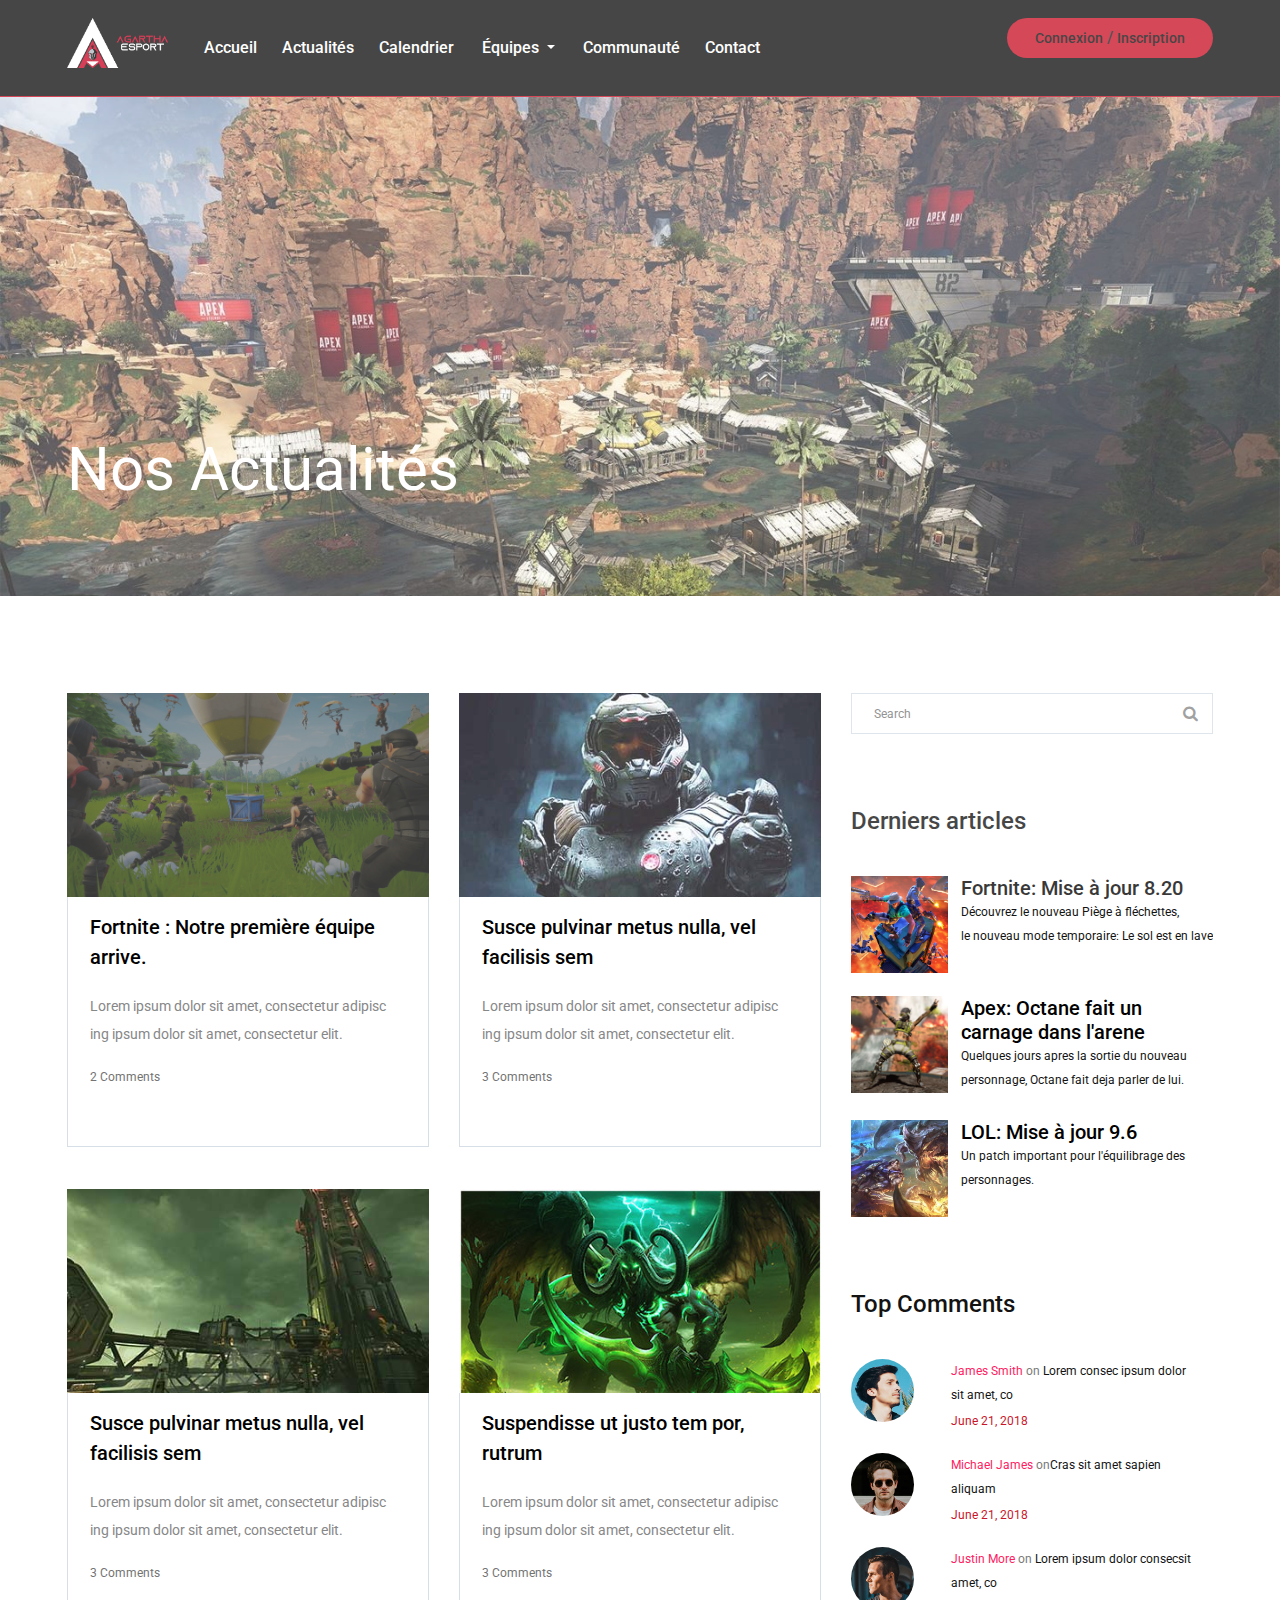
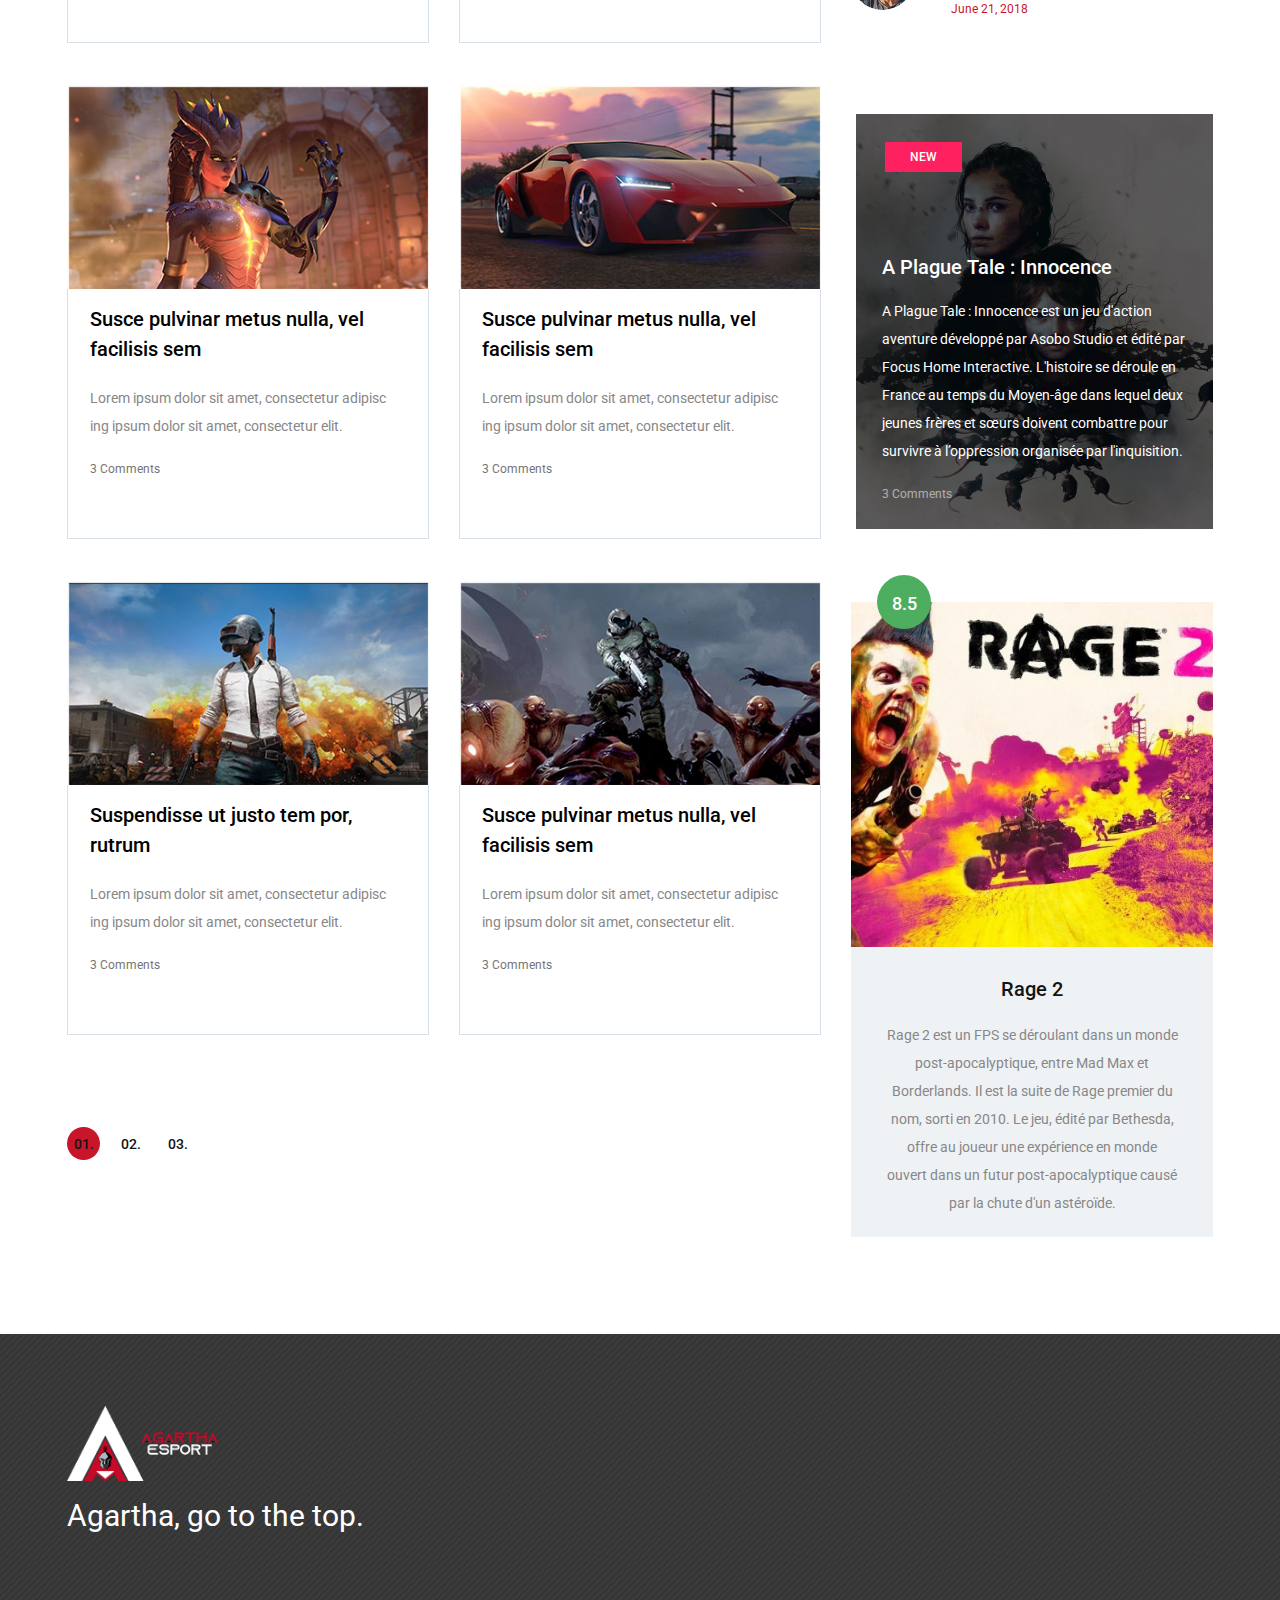
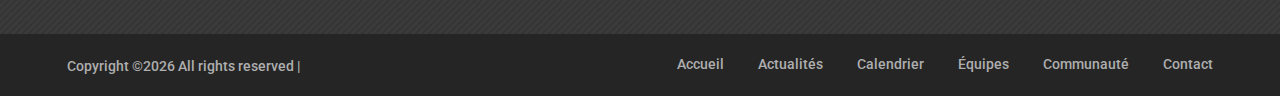
==== commit f8302472: "equipe & index modif" ====
--- a/actualité.html
+++ b/actualité.html
@@ -47,6 +47,22 @@
 			<div class="nav-switch">
 				<i class="fa fa-bars"></i>
 			</div>
+			<!-- site menu -->
+			<!-- <nav class="navbar navbar-expand-lg">
+				<ul class="navbar-nav mr-auto">
+					<li class="nav-item dropdown">
+						<a class="nav-link dropdown-toggle" href="#" id="navbarDropdown" role="button" data-toggle="dropdown" aria-haspopup="true" aria-expanded="false">
+							équipes
+						</a>
+						<div class="dropdown-menu" aria-labelledby="navbarDropdown">
+							<a class="dropdown-item" href="equipe.html">team fortnite</a>
+							<a class="dropdown-item" href="#">team apex</a>
+							<a class="dropdown-item" href="#">team r6</a>
+						</div>
+					</li>
+				</ul>
+			</nav> -->
+			
 			
 			<nav class="main-menu	 navbar navbar-expand-lg">
 				<ul class="navbar-nav mr-auto">
@@ -195,11 +211,130 @@
 						<a href="#">03.</a>
 					</div>
 				</div>
-				
-					
-
-		</div>
-        </div>
+				<!-- sidebar -->
+				<div class="col-lg-4 col-md-7 sidebar pt-5 pt-lg-0">
+					<!-- widget -->
+					<div class="widget-item">
+					  <form class="search-widget">
+						<input type="text" placeholder="Search" />
+						<button><i class="fa fa-search"></i></button>
+					  </form>
+					</div>
+					<!-- widget -->
+					<div class="widget-item">
+					  <h4 class="widget-title">Derniers articles</h4>
+					  <div class="latest-blog">
+						<div class="lb-item">
+						  <div class="lb-thumb set-bg" data-setbg="img/features/fortnite_8.20.jpg"></div>
+						  <div class="lb-content">
+							<!-- <div class="lb-date">June 21, 2018</div>-->
+							<h5>
+							  <a
+								class="lienversblog"
+								href="https://www.epicgames.com/fortnite/fr/patch-notes/v8-20"
+								>Fortnite: Mise à jour 8.20</a
+							  >
+							</h5>
+							<p>
+							  Découvrez le nouveau Piège à fléchettes, <br />le nouveau mode temporaire: Le
+							  sol est en lave
+							</p>
+						  </div>
+						</div>
+						<div class="lb-item">
+						  <div class="lb-thumb set-bg" data-setbg="img/features/octane.jpg"></div>
+						  <div class="lb-content">
+							<h5>
+							  <a
+								class="lienversblog"
+								href="https://www.ea.com/fr-fr/games/apex-legends/news/plays-of-the-week-mar-22"
+								>Apex: Octane fait un carnage dans l'arene
+							  </a>
+							</h5>
+							<p>
+							  Quelques jours apres la sortie du nouveau personnage, Octane fait deja parler
+							  de lui.
+							</p>
+						  </div>
+						</div>
+						<div class="lb-item">
+						  <div class="lb-thumb set-bg" data-setbg="img/features/lol_9.6.jpg"></div>
+						  <div class="lb-content">
+							<h5>
+							  <a
+								class="lienversblog"
+								href="https://euw.leagueoflegends.com/fr/news/game-updates/patch/notes-de-patch-96"
+								>LOL: Mise à jour 9.6</a
+							  >
+							</h5>
+							<p>Un patch important pour l'équilibrage des personnages.</p>
+						  </div>
+						</div>
+					  </div>
+					</div>
+					<!-- widget -->
+					<div class="widget-item">
+					  <h4 class="widget-title">Top Comments</h4>
+					  <div class="top-comment">
+						<div class="tc-item">
+						  <div class="tc-thumb set-bg" data-setbg="img/authors/1.jpg"></div>
+						  <div class="tc-content">
+							<p>
+							  <a href="#">James Smith</a> <span>on</span> Lorem consec ipsum dolor sit amet,
+							  co
+							</p>
+							<div class="tc-date">June 21, 2018</div>
+						  </div>
+						</div>
+						<div class="tc-item">
+						  <div class="tc-thumb set-bg" data-setbg="img/authors/2.jpg"></div>
+						  <div class="tc-content">
+							<p><a href="#">Michael James</a> <span>on</span>Cras sit amet sapien aliquam</p>
+							<div class="tc-date">June 21, 2018</div>
+						  </div>
+						</div>
+						<div class="tc-item">
+						  <div class="tc-thumb set-bg" data-setbg="img/authors/3.jpg"></div>
+						  <div class="tc-content">
+							<p>
+							  <a href="#">Justin More</a> <span>on</span> Lorem ipsum dolor consecsit amet,
+							  co
+							</p>
+							<div class="tc-date">June 21, 2018</div>
+						  </div>
+						</div>
+					  </div>
+					</div>
+					<!-- widget -->
+					<div class="widget-item">
+					  <div class="feature-item set-bg" data-setbg="img/review/a-plague-tale.jpg">
+						<span class="cata new">new</span>
+						<div class="fi-content text-white">
+						  <h5><a href="#">A Plague Tale : Innocence</a></h5>
+						  <p>
+							A Plague Tale : Innocence est un jeu d'action aventure développé par Asobo Studio et édité par Focus Home Interactive. L'histoire se déroule en France au temps du Moyen-âge dans lequel deux jeunes frères et sœurs doivent combattre pour survivre à l’oppression organisée par l'inquisition.
+						  </p>
+						  <a href="#" class="fi-comment">3 Comments</a>
+						</div>
+					  </div>
+					</div>
+					<!-- widget -->
+					<div class="widget-item">
+						<div class="review-item">
+						  <div class="review-cover set-bg" data-setbg="img/review/Rage2.jpg">
+							<div class="score green">8.5</div>
+						  </div>
+						  <div class="review-text">
+							<h5>Rage 2</h5>
+							<p>
+								Rage 2 est un FPS se déroulant dans un monde post-apocalyptique, entre Mad Max et Borderlands. Il est la suite de Rage premier du nom, sorti en 2010. Le jeu, édité par Bethesda, offre au joueur une expérience en monde ouvert dans un futur post-apocalyptique causé par la chute d'un astéroïde.
+							</p>
+						  </div>
+						</div>
+					</div>
+		</div>
+		</div>
+		
     </section>
 	<!-- Page section end -->
 
--- a/sass/style.css
+++ b/sass/style.css
@@ -1255,6 +1255,14 @@
   margin-right: 20px;
 }
 
+.contact-form-warp {
+  margin-bottom: 70px;
+}
+
+.description {
+  font-size: 15px;
+}
+
 /*------------------
 Responsive
 ---------------------*/
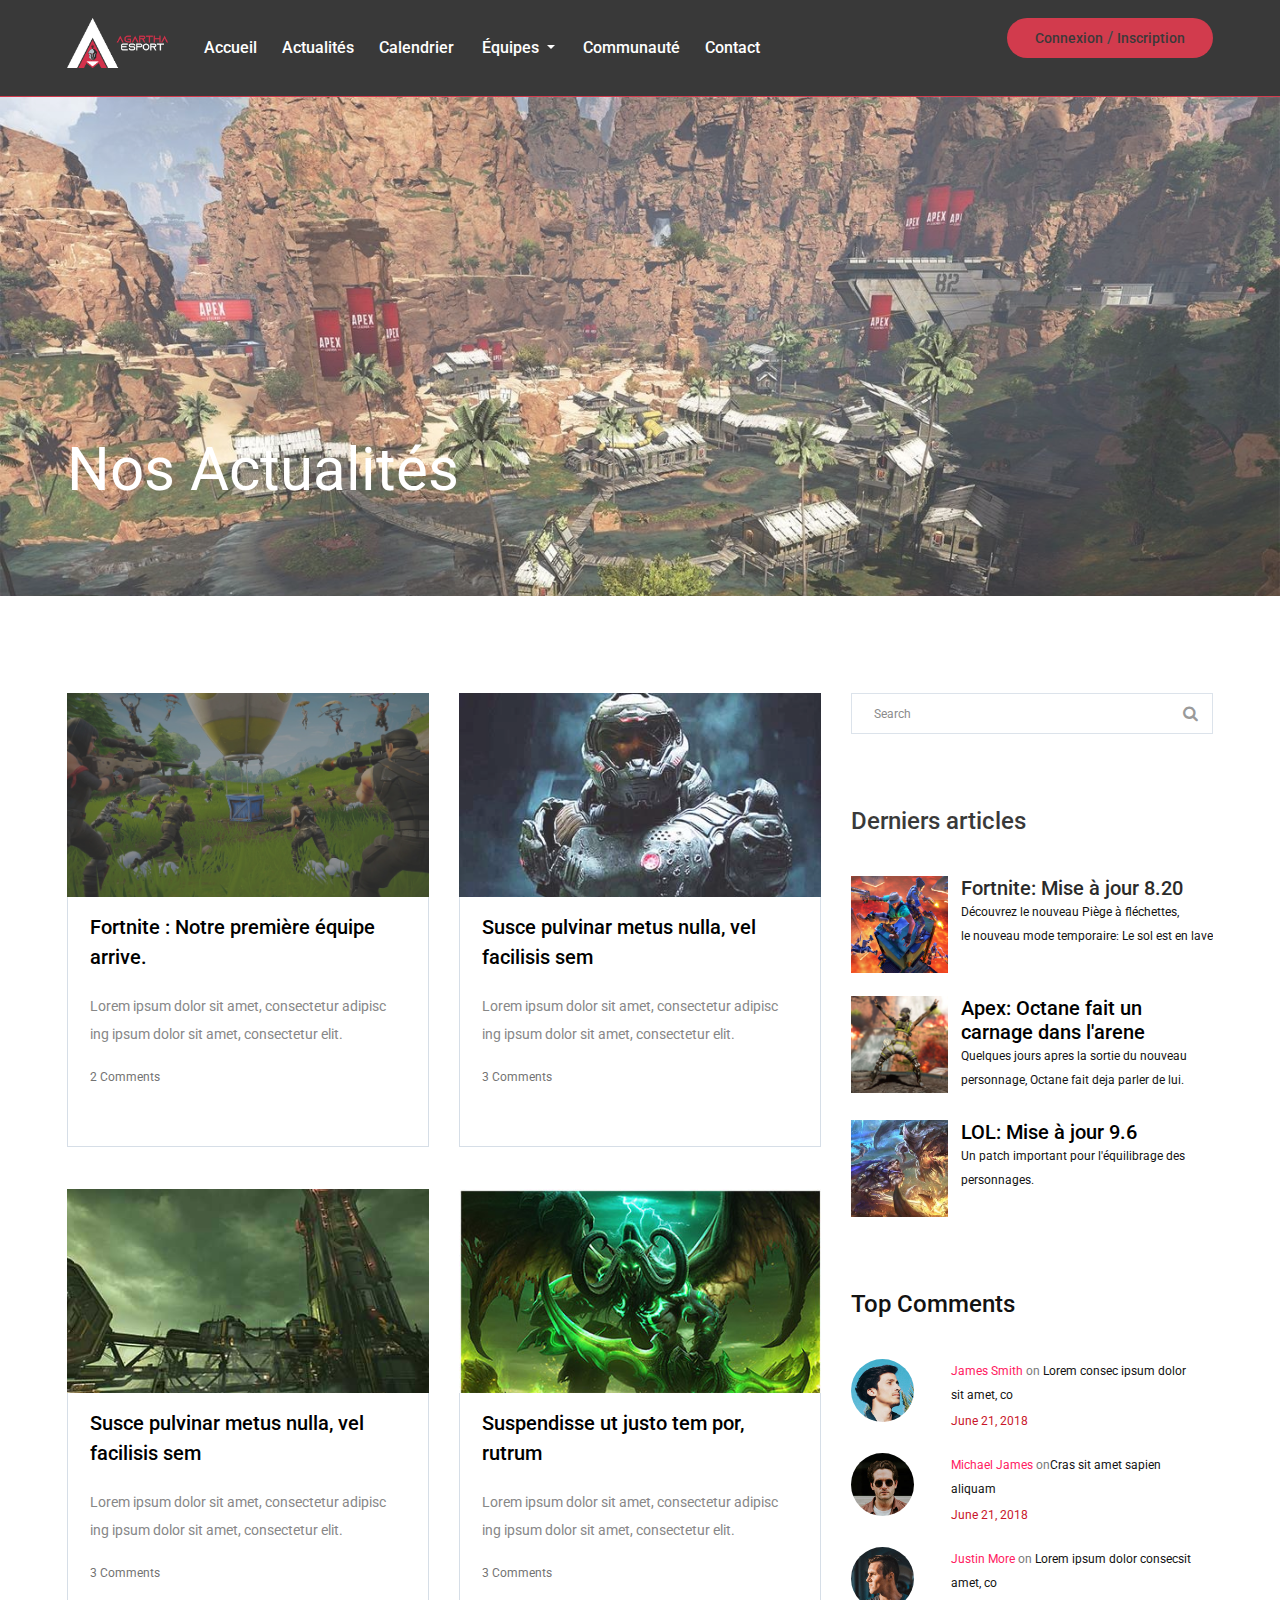
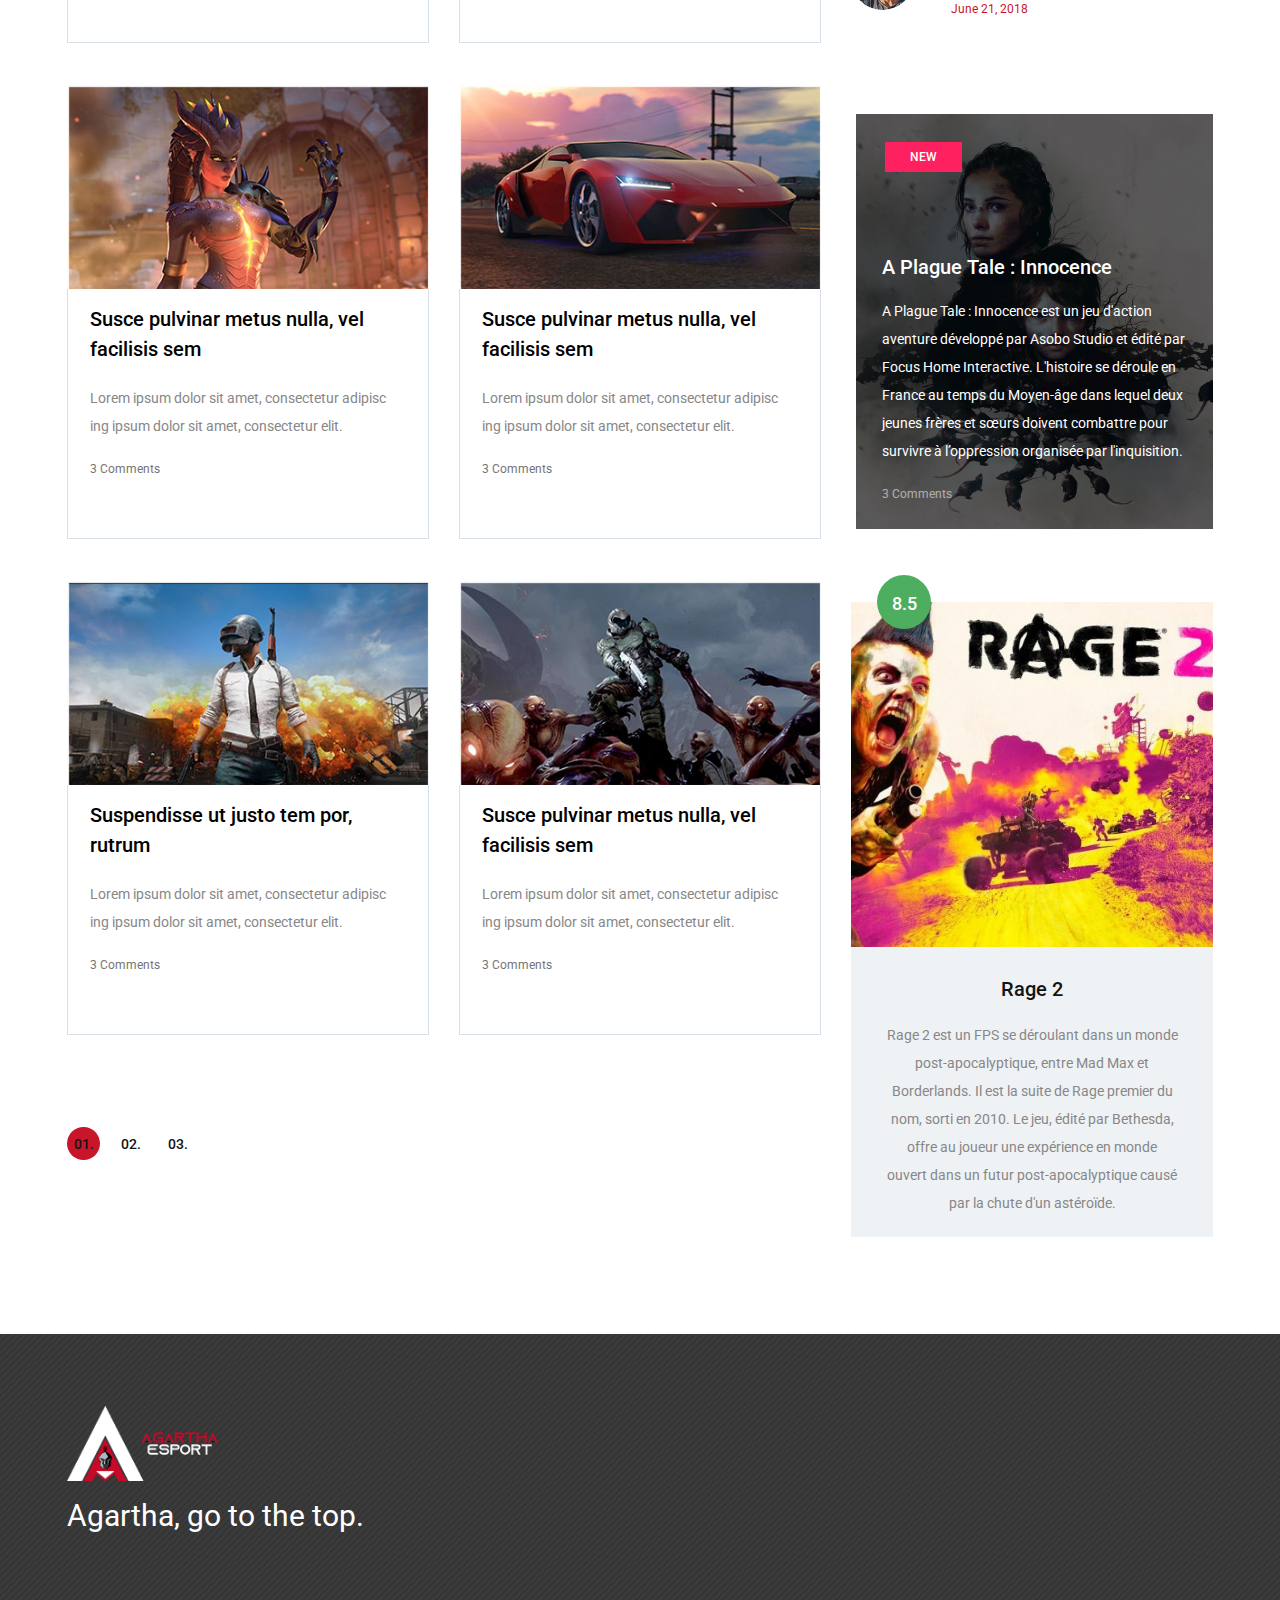
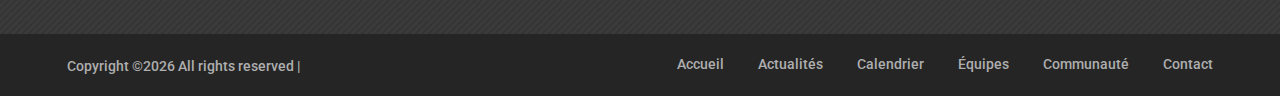
==== commit ee426ef6: "Merge branch 'master' of https://github.com/drouet-djimy/site-agartha" ====
--- a/actualité.html
+++ b/actualité.html
@@ -47,22 +47,6 @@
 			<div class="nav-switch">
 				<i class="fa fa-bars"></i>
 			</div>
-			<!-- site menu -->
-			<!-- <nav class="navbar navbar-expand-lg">
-				<ul class="navbar-nav mr-auto">
-					<li class="nav-item dropdown">
-						<a class="nav-link dropdown-toggle" href="#" id="navbarDropdown" role="button" data-toggle="dropdown" aria-haspopup="true" aria-expanded="false">
-							équipes
-						</a>
-						<div class="dropdown-menu" aria-labelledby="navbarDropdown">
-							<a class="dropdown-item" href="equipe.html">team fortnite</a>
-							<a class="dropdown-item" href="#">team apex</a>
-							<a class="dropdown-item" href="#">team r6</a>
-						</div>
-					</li>
-				</ul>
-			</nav> -->
-			
 			
 			<nav class="main-menu	 navbar navbar-expand-lg">
 				<ul class="navbar-nav mr-auto">
